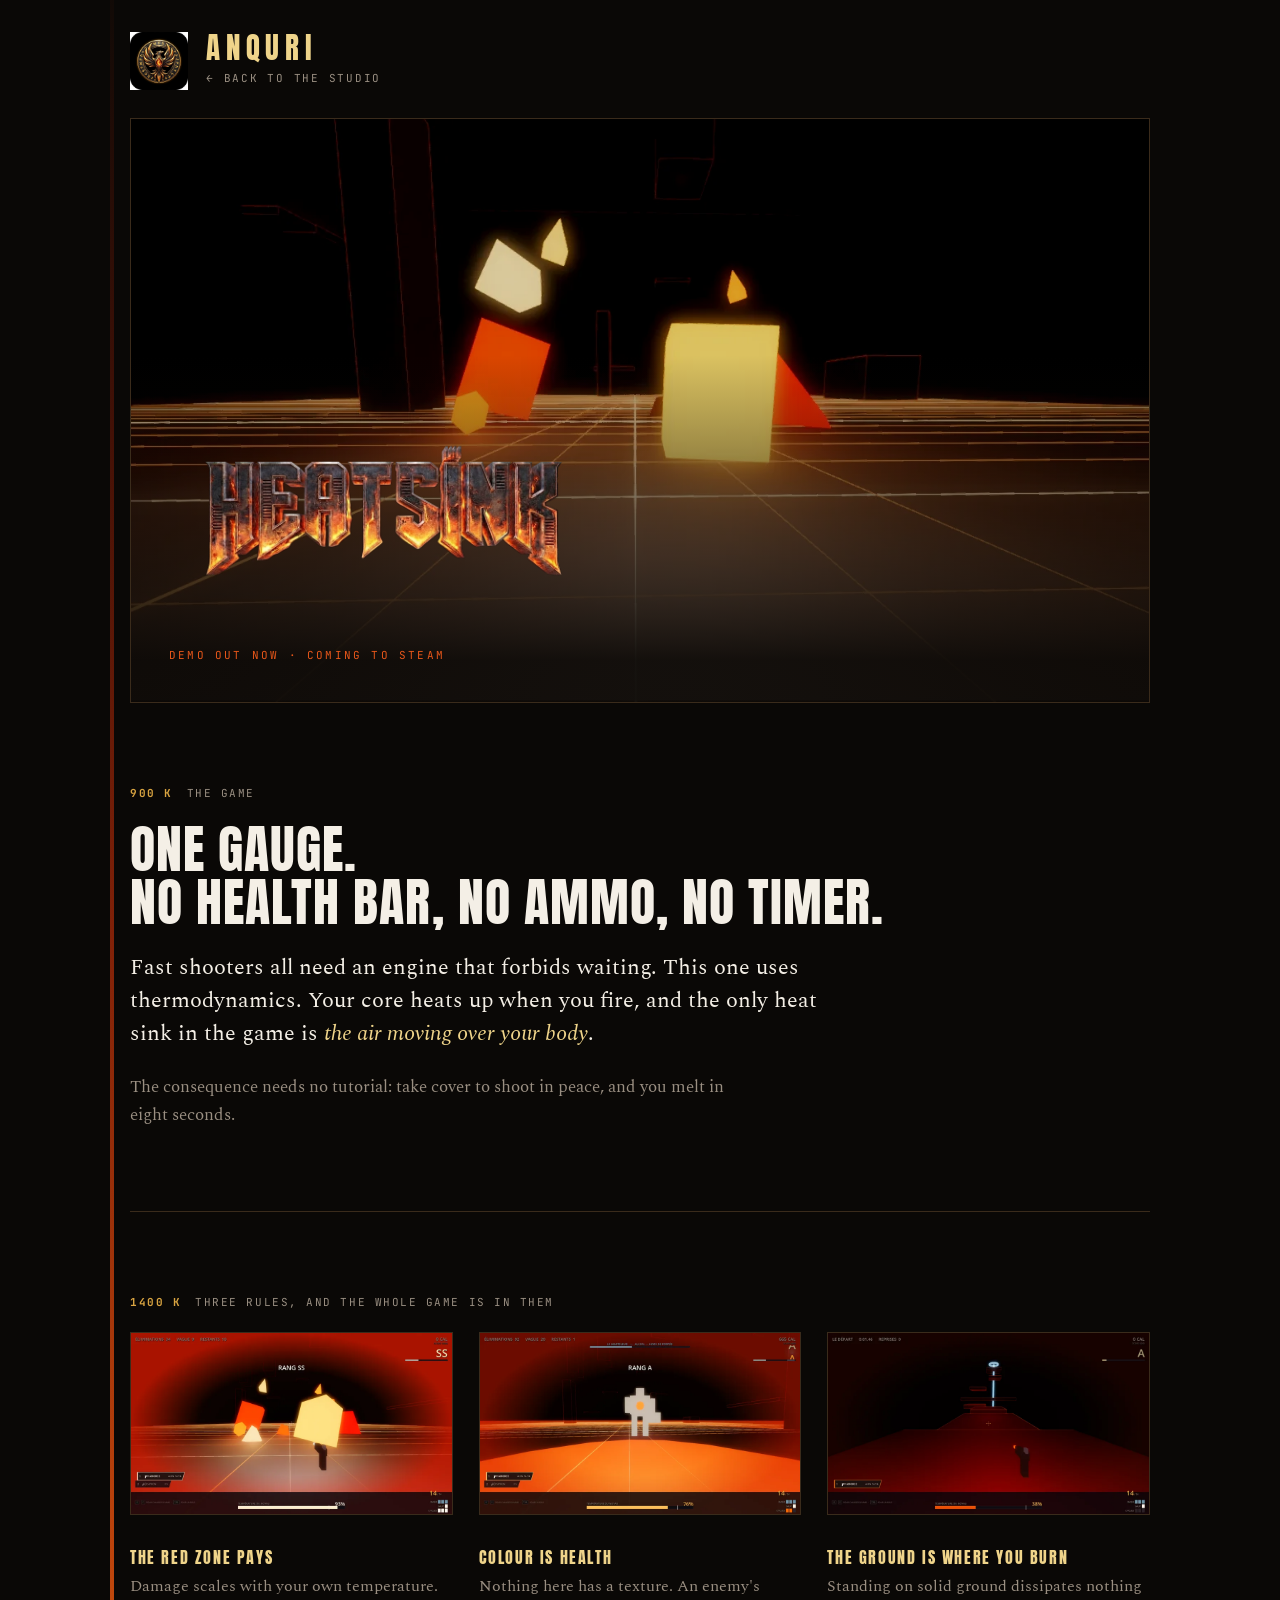
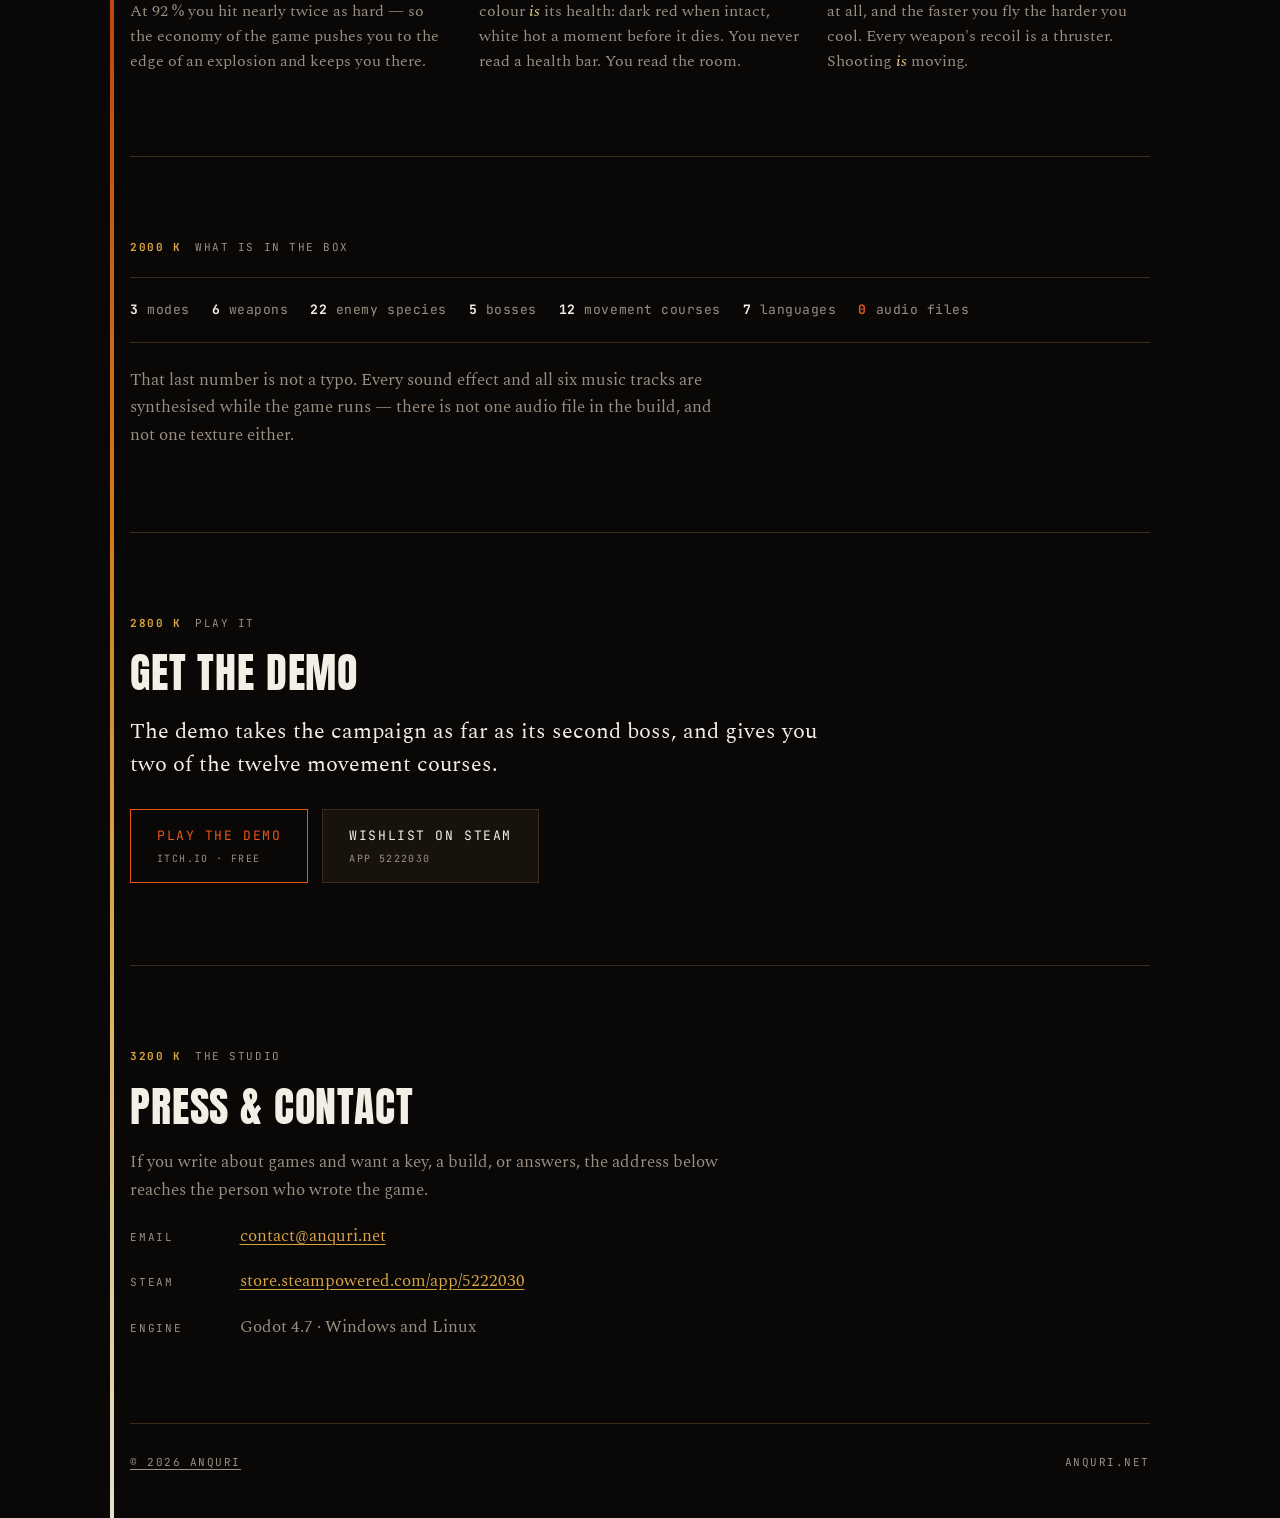
==== heatsink.html @ f3ad583f "push first files again" ====
<!doctype html>
<html lang="en">
<head>
<meta charset="utf-8">
<meta name="viewport" content="width=device-width, initial-scale=1">
<title>HEATSINK — ANQURI</title>
<meta name="description" content="HEATSINK is a fast first-person roguelite with one gauge and no health bar. Firing heats your core; the only heat sink is the air moving over your body.">
<meta property="og:title" content="HEATSINK">
<meta property="og:description" content="One gauge. No health bar, no ammo, no timer.">
<meta property="og:type" content="website">
<meta property="og:url" content="https://anquri.net/heatsink.html">
<meta name="theme-color" content="#0A0806">
<link rel="icon" href="img/anquri-seal.webp">
<link rel="preconnect" href="https://fonts.googleapis.com">
<link rel="preconnect" href="https://fonts.gstatic.com" crossorigin>
<link rel="stylesheet" href="https://fonts.googleapis.com/css2?family=Anton&family=JetBrains+Mono:wght@400;700&family=Spectral:ital,wght@0,400;0,600;1,400&display=swap">
<link rel="stylesheet" href="style.css">
</head>
<body>
<div class="page">
  <!-- Ici le rail est gradué : ce jeu *mesure* sa température, et chaque
       section porte celle du corps noir où elle se trouve. -->
  <div class="rail" aria-hidden="true"></div>

  <a class="brand" href="index.html">
    <img src="img/anquri-seal.webp" alt="">
    <div>
      <div class="name">ANQURI</div>
      <div class="role">← back to the studio</div>
    </div>
  </a>

  <div class="hero">
    <img class="art" src="img/heatsink-keyart.webp" width="1232" height="706"
         alt="Une salle noire où le sol rougeoie sous des blocs incandescents.">
    <div class="mark">
      <img src="img/heatsink-wordmark.webp" width="900" height="502" alt="HEATSINK">
      <div class="kicker">Demo out now · Coming to Steam</div>
    </div>
  </div>

  <section>
    <p class="tick"><b>900 K</b> <span>the game</span></p>
    <h1>One gauge.<br>No health bar, no ammo, no timer.</h1>
    <p class="lede" style="margin-top:22px">Fast shooters all need an engine that
    forbids waiting. This one uses thermodynamics. Your core heats up when you
    fire, and the only heat sink in the game is <em>the air moving over your
    body</em>.</p>
    <p class="muted">The consequence needs no tutorial: take cover to shoot in
    peace, and you melt in eight seconds.</p>
  </section>

  <section>
    <p class="tick"><b>1400 K</b> <span>three rules, and the whole game is in them</span></p>
    <div class="rules">
      <article class="rule">
        <img src="img/heatsink-redzone.webp" width="900" height="506"
             alt="Le joueur tire en zone rouge, la salle entière virant à l'orange.">
        <h3>The red zone pays</h3>
        <p>Damage scales with your own temperature. At 92 % you hit nearly twice
        as hard — so the economy of the game pushes you to the edge of an
        explosion and keeps you there.</p>
      </article>
      <article class="rule">
        <img src="img/heatsink-boss.webp" width="900" height="506"
             alt="Un boss blindé, son corps passant du rouge sombre au blanc.">
        <h3>Colour is health</h3>
        <p>Nothing here has a texture. An enemy's colour <em>is</em> its health:
        dark red when intact, white hot a moment before it dies. You never read a
        health bar. You read the room.</p>
      </article>
      <article class="rule">
        <img src="img/heatsink-volee.webp" width="900" height="506"
             alt="Un parcours de plateformes suspendues au-dessus du vide.">
        <h3>The ground is where you burn</h3>
        <p>Standing on solid ground dissipates nothing at all, and the faster you
        fly the harder you cool. Every weapon's recoil is a thruster. Shooting
        <em>is</em> moving.</p>
      </article>
    </div>
  </section>

  <section>
    <p class="tick"><b>2000 K</b> <span>what is in the box</span></p>
    <div class="spec">
      <span><b>3</b> modes</span>
      <span><b>6</b> weapons</span>
      <span><b>22</b> enemy species</span>
      <span><b>5</b> bosses</span>
      <span><b>12</b> movement courses</span>
      <span><b>7</b> languages</span>
      <span class="hot"><b>0</b> audio files</span>
    </div>
    <p class="muted">That last number is not a typo. Every sound effect and all
    six music tracks are synthesised while the game runs — there is not one audio
    file in the build, and not one texture either.</p>
  </section>

  <section>
    <p class="tick"><b>2800 K</b> <span>play it</span></p>
    <h2>Get the demo</h2>
    <p class="lede" style="margin-top:20px">The demo takes the campaign as far as
    its second boss, and gives you two of the twelve movement courses.</p>
    <div class="doors">
      <!-- ↓ ADRESSE ITCH.IO : à remplacer par la vraie une fois la page créée. -->
      <a class="door primary" href="https://anquri.itch.io/heatsink">Play the demo<small>itch.io · free</small></a>
      <a class="door" href="https://store.steampowered.com/app/5222030/">Wishlist on Steam<small>App 5222030</small></a>
    </div>
  </section>

  <section>
    <p class="tick"><b>3200 K</b> <span>the studio</span></p>
    <h2>Press &amp; contact</h2>
    <p class="muted" style="margin-top:20px">If you write about games and want a
    key, a build, or answers, the address below reaches the person who wrote the
    game.</p>
    <dl class="lines">
      <div><dt>Email</dt><dd><a href="mailto:contact@anquri.net">contact@anquri.net</a></dd></div>
      <div><dt>Steam</dt><dd><a href="https://store.steampowered.com/app/5222030/">store.steampowered.com/app/5222030</a></dd></div>
      <div><dt>Engine</dt><dd class="muted">Godot 4.7 · Windows and Linux</dd></div>
    </dl>
  </section>

  <footer>
    <span><a href="index.html">© 2026 ANQURI</a></span>
    <span>anquri.net</span>
  </footer>
</div>
</body>
</html>
---- style.css ----
/* ═══════════════════════════════════════════════════════════════════
   ANQURI — feuille de style commune au site.
   Une seule feuille pour toutes les pages : une couleur se change ici
   et nulle part ailleurs.

   Les couleurs sont relevées sur le logo du studio (le phénix dans son
   anneau de runes), pas choisies à côté de lui.
   ═══════════════════════════════════════════════════════════════════ */
:root{
  --forge:#0A0806;   /* le fond : un noir qui tire sur le chaud */
  --slag:#17120C;    /* les surfaces relevées */
  --line:#3A2B1B;    /* les filets de bronze */
  --ash:#9A8F82;     /* texte secondaire, gris chaud */
  --ink:#F4EFE6;     /* texte principal, blanc chaud */
  --brass:#D9A441;   /* l'or moyen : liens, filets vifs */
  --gold:#EFD48A;    /* l'or pâle : le nom du studio */
  --ember:#E8571A;   /* le feu. Une seule couleur vive, tenue courte. */
  --measure:66ch;
  color-scheme:dark;
}
*{box-sizing:border-box}
html{-webkit-text-size-adjust:100%}
body{
  margin:0;background:var(--forge);color:var(--ink);
  font-family:"Spectral",Georgia,"Times New Roman",serif;
  font-size:17px;line-height:1.62;-webkit-font-smoothing:antialiased;
}
img{max-width:100%;display:block;height:auto}
a{color:var(--brass);text-underline-offset:3px;text-decoration-thickness:1px}
a:hover{color:var(--gold)}
:focus-visible{outline:2px solid var(--brass);outline-offset:3px}

/* ── la colonne, et le rail qui la longe ─────────────────────────────
   Le studio a le feu dans son nom ; le rail du studio est donc une
   simple montée de chaleur. Sur la page d'un jeu qui *mesure* sa
   température, le même rail devient une jauge graduée (.rail.gauge).
   ──────────────────────────────────────────────────────────────────── */
.page{max-width:1060px;margin:0 auto;padding-inline:20px;position:relative}
.rail{position:absolute;left:0;top:0;bottom:0;width:4px;opacity:.9;
  background:linear-gradient(to bottom,#120A06 0%,#4A1206 14%,#8E2408 30%,
    #D04A0C 50%,#E8871A 68%,#F0C864 84%,#FFF6E2 100%)}
section{padding-block:clamp(46px,6.5vw,82px);position:relative}
section + section{border-top:1px solid var(--line)}

.tick{font-family:"JetBrains Mono",ui-monospace,SFMono-Regular,Menlo,monospace;
  font-size:11px;letter-spacing:.14em;color:var(--ash);text-transform:uppercase;
  display:flex;align-items:baseline;gap:14px;margin:0 0 20px}
.tick b{color:var(--brass);font-weight:700;font-variant-numeric:tabular-nums}

h1,h2,h3{font-family:"Anton",Impact,"Haettenschweiler","Arial Narrow Bold",sans-serif;
  font-weight:400;letter-spacing:.02em;text-wrap:balance;margin:0;line-height:1.02}
h1{font-size:clamp(34px,5.6vw,52px);text-transform:uppercase}
h2{font-size:clamp(28px,4.6vw,42px);text-transform:uppercase}
h3{font-size:16px;letter-spacing:.1em;text-transform:uppercase;color:var(--gold)}
p{margin:0 0 1.1em;max-width:var(--measure)}
p:last-child{margin-bottom:0}
.lede{font-size:clamp(19px,2.2vw,22px);line-height:1.5}
.lede em,p em{color:var(--gold);font-style:italic}
.muted{color:var(--ash)}

/* ── l'en-tête du studio ─────────────────────────────────────────── */
.brand{display:flex;align-items:center;gap:18px;padding-block:32px 0;
  text-decoration:none;color:inherit;width:fit-content}
.brand img{width:58px;height:58px;flex:none}
.brand .name{font-family:"Anton",Impact,sans-serif;font-size:29px;
  letter-spacing:.20em;color:var(--gold);line-height:1}
.brand .role{font-family:"JetBrains Mono",ui-monospace,monospace;font-size:11px;
  letter-spacing:.16em;text-transform:uppercase;color:var(--ash);margin-top:7px}
.brand:hover .name{color:var(--ink)}

/* ── LE CATALOGUE ────────────────────────────────────────────────────
   Chaque jeu est une rangée, pas une carte dans une grille : une seule
   carte au milieu d'une grille de trois se lit comme deux cases vides.
   Une rangée est juste, qu'il y en ait une ou huit.
   ──────────────────────────────────────────────────────────────────── */
.games{display:grid;gap:52px}
.game{display:grid;grid-template-columns:minmax(0,1.05fr) minmax(0,1fr);
  gap:clamp(22px,3.4vw,44px);align-items:center}
.game .art{border:1px solid var(--line);background:#000}
.game .art img{opacity:.92}
.game .title{display:flex;align-items:baseline;gap:16px;flex-wrap:wrap}
.game h2{font-size:clamp(26px,3.6vw,38px)}
.game .hook{font-size:18px;margin:14px 0 0}
.game .more{margin-top:20px;display:inline-block;font-family:"JetBrains Mono",ui-monospace,monospace;
  font-size:12px;letter-spacing:.12em;text-transform:uppercase}

/* L'état d'un jeu se lit à la forme autant qu'au mot : sorti, ça brûle ;
   en chantier, c'est encore froid. */
.state{font-family:"JetBrains Mono",ui-monospace,monospace;font-size:10px;
  letter-spacing:.16em;text-transform:uppercase;padding:5px 10px;
  border:1px solid var(--line);color:var(--ash);white-space:nowrap}
.state.out{border-color:var(--ember);color:var(--ember)}
.state.soon{border-color:var(--brass);color:var(--brass)}

/* ── le héros d'une page de jeu ──────────────────────────────────── */
.hero{position:relative;margin-top:28px;border:1px solid var(--line);background:#000}
.hero > img.art{width:100%;opacity:.86}
.hero .mark{position:absolute;left:0;right:0;bottom:0;padding:clamp(18px,4vw,38px);
  background:linear-gradient(to top,rgba(10,8,6,.94) 12%,rgba(10,8,6,0) 100%)}
.hero .mark img{width:min(430px,62%)}
.hero .mark .kicker{font-family:"JetBrains Mono",ui-monospace,monospace;font-size:11px;
  letter-spacing:.2em;text-transform:uppercase;color:var(--ember);margin-top:14px}

/* ── les règles d'un jeu, en trois images ────────────────────────── */
.rules{display:grid;grid-template-columns:repeat(3,1fr);gap:26px}
.rule img{border:1px solid var(--line)}
.rule h3{margin:16px 0 8px;min-height:2.2em;display:flex;align-items:flex-end}
.rule p{font-size:15.5px;color:var(--ash);max-width:40ch;margin:0}

/* ── la fiche technique ──────────────────────────────────────────── */
.spec{font-family:"JetBrains Mono",ui-monospace,monospace;font-size:13px;
  line-height:2.15;letter-spacing:.04em;color:var(--ash);
  display:flex;flex-wrap:wrap;gap:0 22px;
  border-top:1px solid var(--line);border-bottom:1px solid var(--line);
  padding-block:18px;margin:0 0 24px}
.spec span{white-space:nowrap}
.spec b{color:var(--ink);font-weight:700;font-variant-numeric:tabular-nums}
.spec .hot b{color:var(--ember)}
.spec.tight{border:0;padding-block:14px 0;margin:0;font-size:12px;line-height:1.9}

/* ── les portes ──────────────────────────────────────────────────── */
.doors{display:flex;flex-wrap:wrap;gap:14px;margin-top:28px}
.door{font-family:"JetBrains Mono",ui-monospace,monospace;font-size:13px;
  letter-spacing:.12em;text-transform:uppercase;text-decoration:none;
  padding:15px 26px;border:1px solid var(--line);color:var(--ink);background:var(--slag);
  transition:border-color .16s ease,color .16s ease,background .16s ease}
.door:hover{border-color:var(--brass);color:var(--gold);background:#1F1710}
.door.primary{border-color:var(--ember);color:var(--ember);background:transparent}
.door.primary:hover{background:var(--ember);color:#100805}
.door small{display:block;font-size:10px;letter-spacing:.14em;color:var(--ash);margin-top:5px}
.door.primary:hover small{color:#3A1A08}

/* ── contact ─────────────────────────────────────────────────────── */
.lines{display:grid;gap:18px;margin:0;padding:0;max-width:var(--measure)}
.lines div{display:flex;flex-wrap:wrap;gap:4px 16px;align-items:baseline}
.lines dt{font-family:"JetBrains Mono",ui-monospace,monospace;font-size:11px;
  letter-spacing:.16em;text-transform:uppercase;color:var(--ash);min-width:8.5em}
.lines dd{margin:0}

footer{border-top:1px solid var(--line);padding-block:30px 46px;
  font-family:"JetBrains Mono",ui-monospace,monospace;font-size:11px;
  letter-spacing:.14em;text-transform:uppercase;color:var(--ash);
  display:flex;flex-wrap:wrap;gap:8px 24px;justify-content:space-between}
footer a{color:var(--ash)}

@media (max-width:820px){
  .game{grid-template-columns:1fr}
}
@media (max-width:760px){
  .rail{display:none}
  .rules{grid-template-columns:1fr;gap:34px}
  .hero .mark img{width:78%}
}
@media (prefers-reduced-motion:reduce){*{transition:none!important;animation:none!important}}
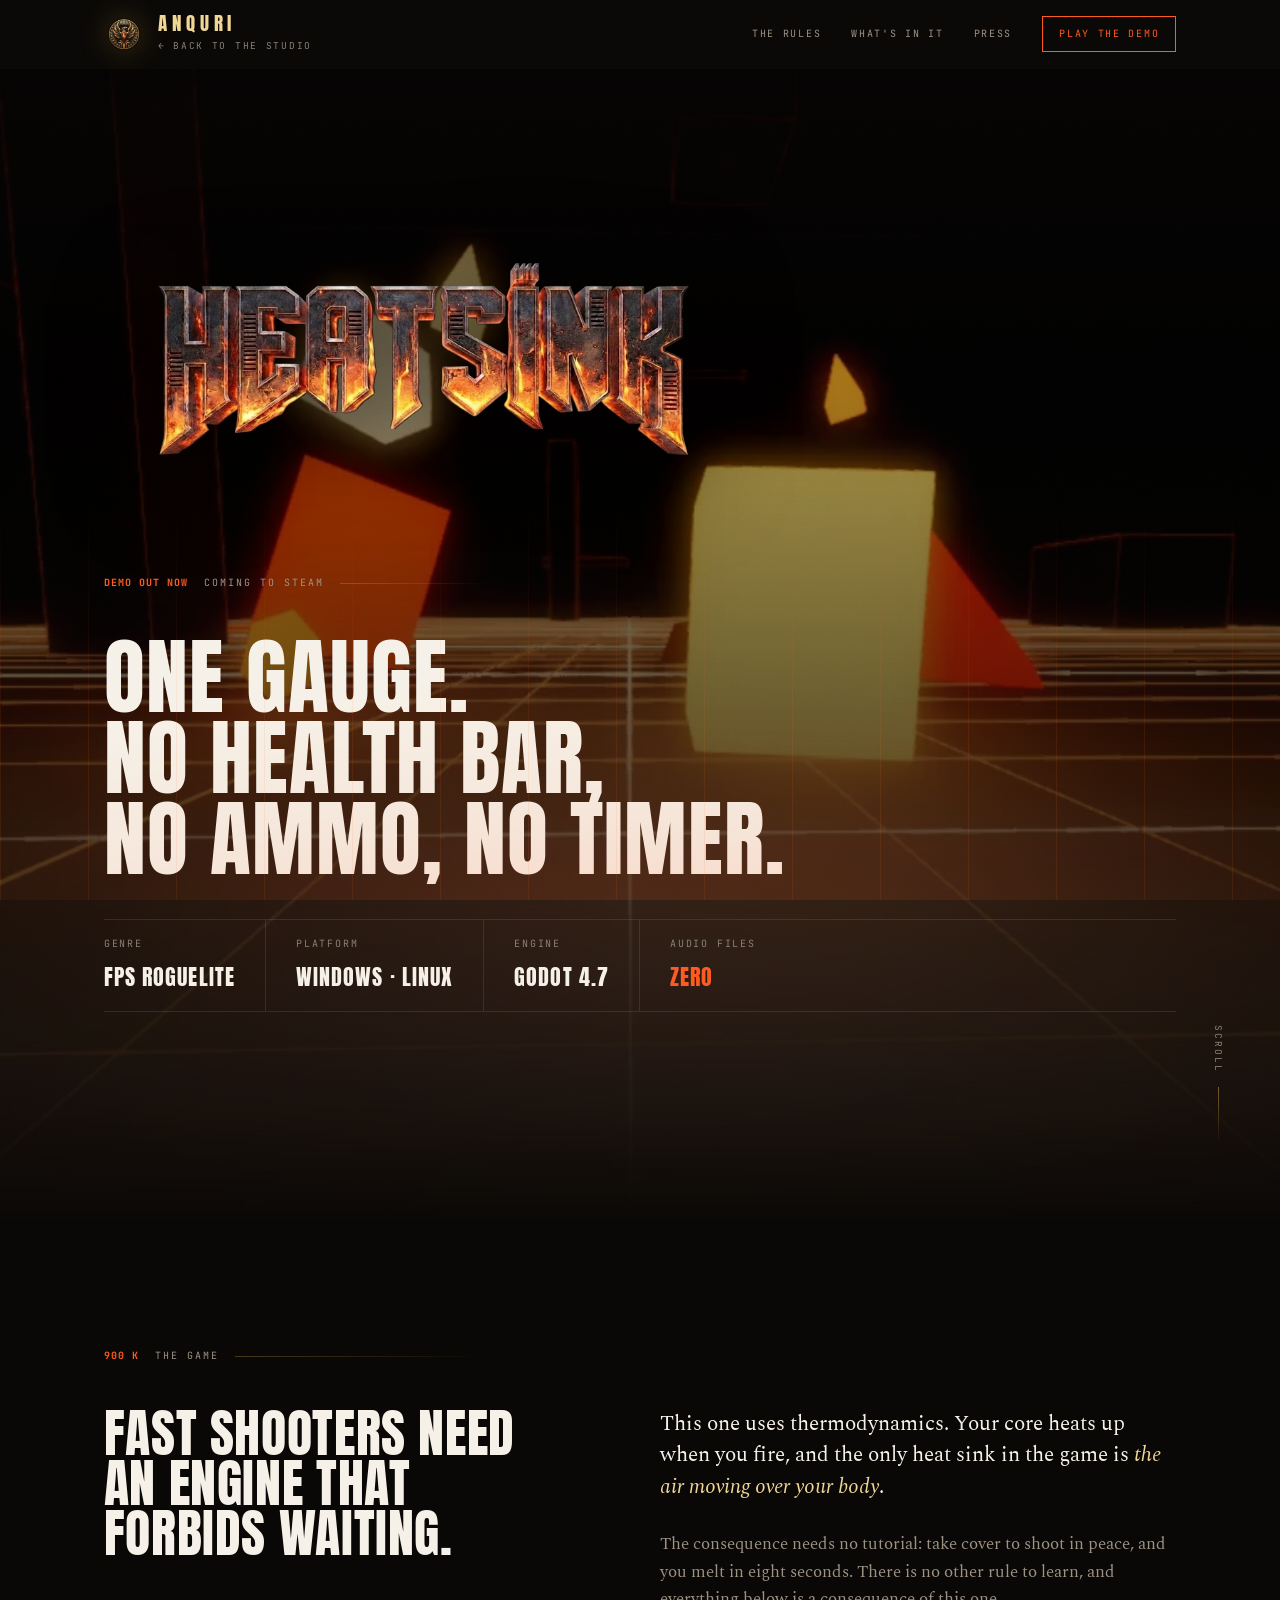
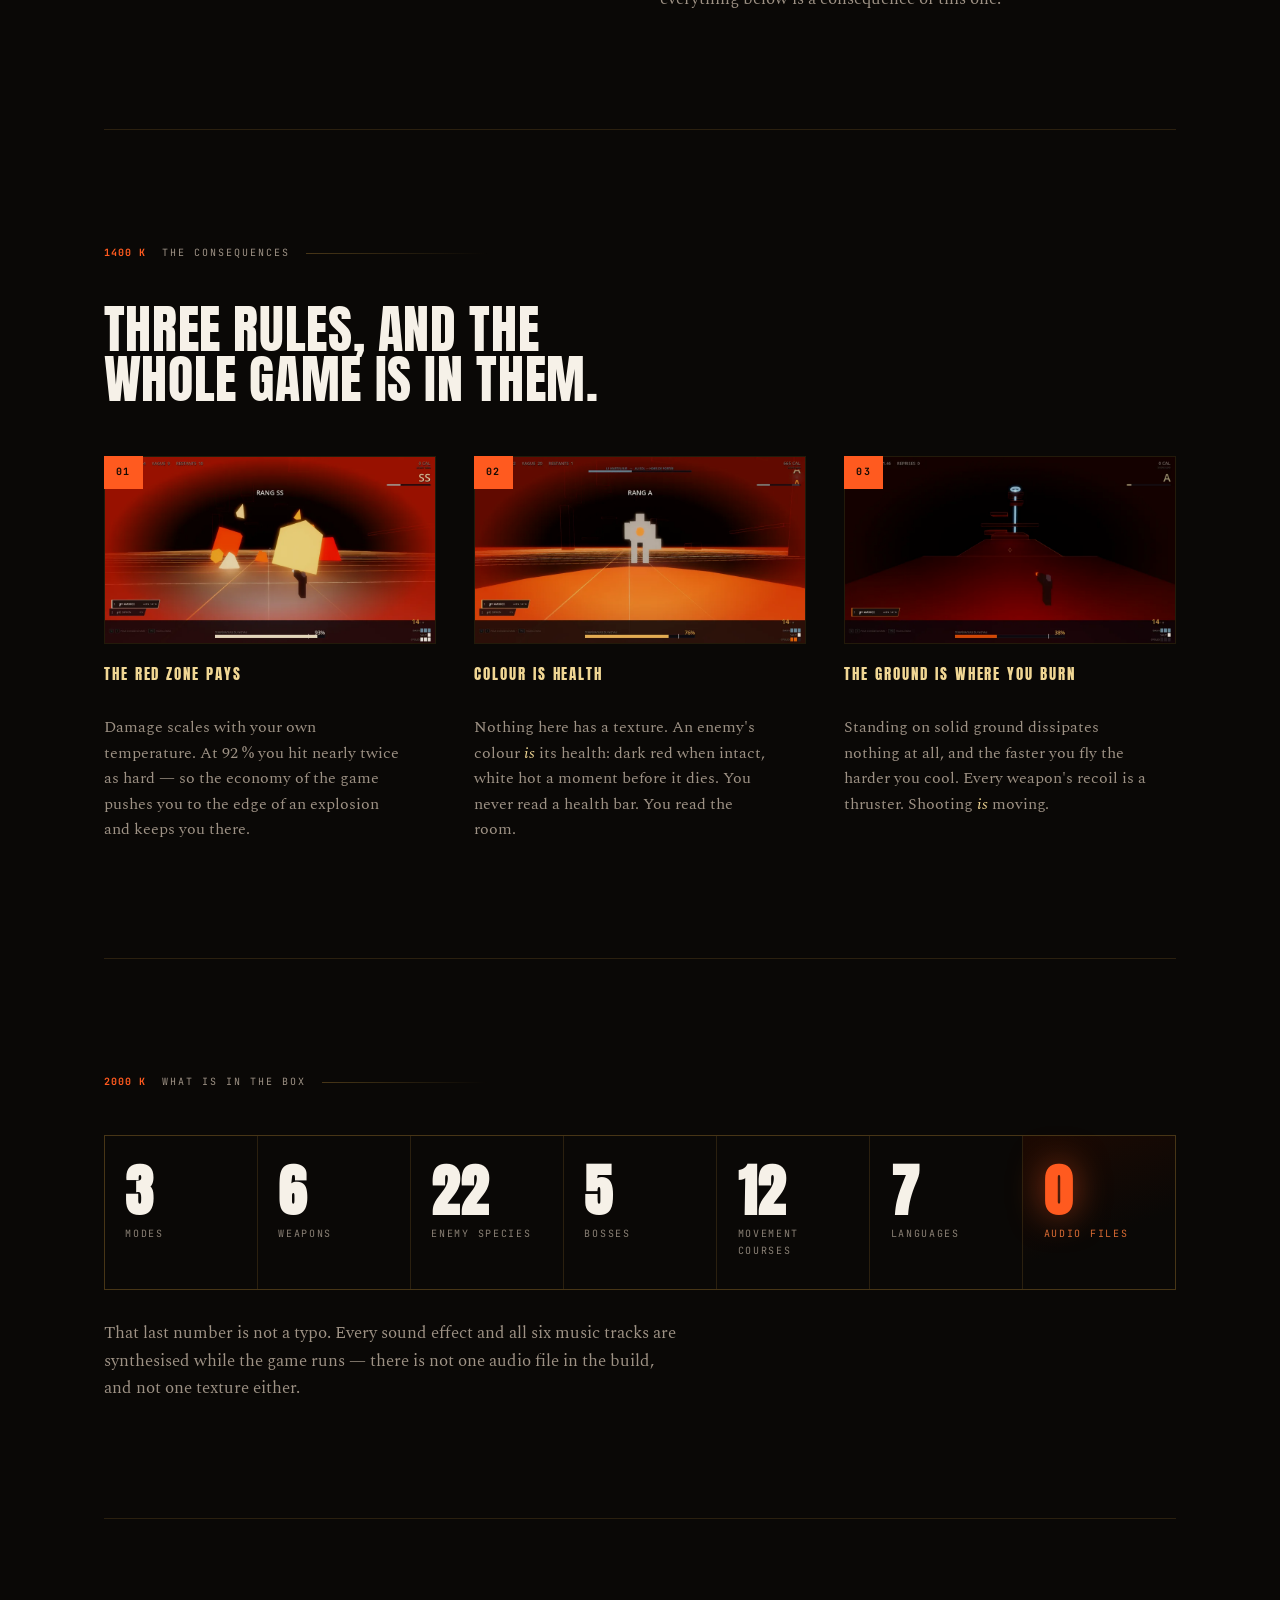
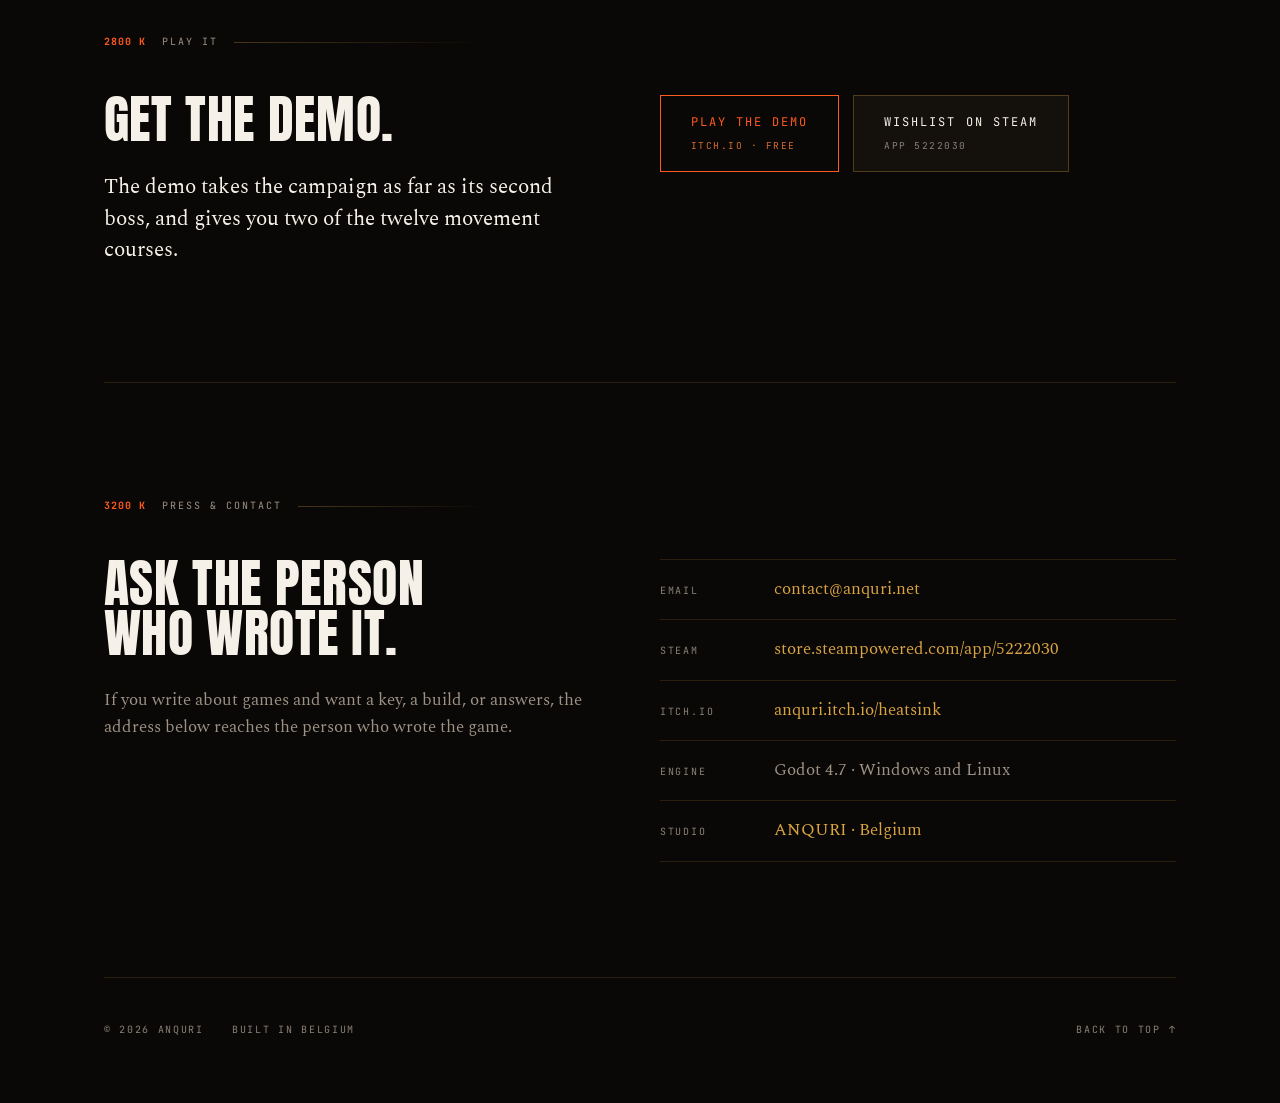
==== commit ecb8efaa: "Refonte du site : heros cinematique, jauge de chaleur, cartes sociales" ====
--- a/heatsink.html
+++ b/heatsink.html
@@ -3,128 +3,231 @@
 <head>
 <meta charset="utf-8">
 <meta name="viewport" content="width=device-width, initial-scale=1">
-<title>HEATSINK — ANQURI</title>
-<meta name="description" content="HEATSINK is a fast first-person roguelite with one gauge and no health bar. Firing heats your core; the only heat sink is the air moving over your body.">
+<title>HEATSINK — a shooter with one gauge and no health bar — ANQURI</title>
+<meta name="description" content="HEATSINK is a fast first-person roguelite with one gauge and no health bar. Firing heats your core; the only heat sink in the game is the air moving over your body. Demo out now.">
+<link rel="canonical" href="https://anquri.net/heatsink.html">
+
+<meta property="og:site_name" content="ANQURI">
 <meta property="og:title" content="HEATSINK">
-<meta property="og:description" content="One gauge. No health bar, no ammo, no timer.">
+<meta property="og:description" content="One gauge. No health bar, no ammo, no timer. Demo out now.">
 <meta property="og:type" content="website">
 <meta property="og:url" content="https://anquri.net/heatsink.html">
+<meta property="og:image" content="https://anquri.net/img/og-heatsink.jpg">
+<meta property="og:image:width" content="1200">
+<meta property="og:image:height" content="630">
+<meta property="og:image:alt" content="The HEATSINK logo over a glowing arena floor.">
+<meta name="twitter:card" content="summary_large_image">
+
 <meta name="theme-color" content="#0A0806">
-<link rel="icon" href="img/anquri-seal.webp">
+<link rel="icon" href="favicon.ico" sizes="32x32">
+<link rel="icon" href="img/anquri-seal.webp" type="image/webp" sizes="512x512">
+<link rel="apple-touch-icon" href="img/apple-touch-icon.png">
+
 <link rel="preconnect" href="https://fonts.googleapis.com">
 <link rel="preconnect" href="https://fonts.gstatic.com" crossorigin>
 <link rel="stylesheet" href="https://fonts.googleapis.com/css2?family=Anton&family=JetBrains+Mono:wght@400;700&family=Spectral:ital,wght@0,400;0,600;1,400&display=swap">
 <link rel="stylesheet" href="style.css">
+<link rel="preload" as="image" href="img/heatsink-keyart.webp" fetchpriority="high">
+
+<script type="application/ld+json">
+{"@context":"https://schema.org","@type":"VideoGame","name":"HEATSINK",
+ "url":"https://anquri.net/heatsink.html",
+ "image":"https://anquri.net/img/og-heatsink.jpg",
+ "description":"A fast first-person roguelite with one gauge and no health bar. Firing heats your core; the only heat sink in the game is the air moving over your body.",
+ "genre":["Shooter","Roguelite"],
+ "gamePlatform":["PC","Windows","Linux"],
+ "operatingSystem":"Windows, Linux",
+ "author":{"@type":"Organization","name":"ANQURI","url":"https://anquri.net/"},
+ "publisher":{"@type":"Organization","name":"ANQURI","url":"https://anquri.net/"},
+ "inLanguage":["en","fr","de","es","it","pt","ru"]}
+</script>
 </head>
 <body>
+<a class="skip" href="#main">Skip to content</a>
+
+<!-- ═══ la jauge ════════════════════════════════════════════════════════════
+     Sur la page du jeu, la jauge du site EST la jauge du jeu : elle monte de
+     300 K (l'ambiante) à 3200 K, et les repères tombent sur les températures
+     qui titrent les sections. Le site se lit comme une montée en température.
+     ═══════════════════════════════════════════════════════════════════════ -->
+<div class="gauge" aria-hidden="true">
+  <span class="label">Core temp</span>
+  <div class="track">
+    <div class="ticks"><i style="top:25%"></i><i style="top:50%"></i><i style="top:75%"></i></div>
+    <div class="fill"></div>
+  </div>
+  <span class="read">300 K</span>
+</div>
+
+<header class="top">
+  <div class="top-in">
+    <a class="brand" href="index.html" aria-label="ANQURI — back to the studio">
+      <img src="img/anquri-seal.webp" width="512" height="512" alt="">
+      <span>
+        <span class="name">ANQURI</span>
+        <span class="role">← Back to the studio</span>
+      </span>
+    </a>
+    <nav class="nav" aria-label="On this page">
+      <a href="#rules">The rules</a>
+      <a href="#box" class="hide-s">What's in it</a>
+      <a href="#press">Press</a>
+      <a class="cta" href="#play">Play the demo</a>
+    </nav>
+  </div>
+</header>
+
+<!-- ═══ le héros ═══════════════════════════════════════════════════════════ -->
+<section class="hero">
+  <div class="hero-bg">
+    <img src="img/heatsink-keyart.webp" width="1232" height="706" alt=""
+         fetchpriority="high" decoding="async">
+  </div>
+  <div class="hero-in">
+    <img class="wordmark rise" src="img/heatsink-wordmark.webp" width="900" height="502"
+         alt="HEATSINK" fetchpriority="high">
+    <p class="tick rise" style="--d:1"><b>Demo out now</b> <span>Coming to Steam</span></p>
+    <h1 class="rise" style="--d:2">One gauge.<br>No health bar,<br>no ammo, no timer.</h1>
+
+    <dl class="facts rise" style="--d:3">
+      <div><dt>Genre</dt><dd>FPS roguelite</dd></div>
+      <div><dt>Platform</dt><dd>Windows · Linux</dd></div>
+      <div><dt>Engine</dt><dd>Godot 4.7</dd></div>
+      <div><dt>Audio files</dt><dd class="hot">Zero</dd></div>
+    </dl>
+  </div>
+  <span class="scroll-hint" aria-hidden="true">Scroll</span>
+</section>
+
+<main id="main">
 <div class="page">
-  <!-- Ici le rail est gradué : ce jeu *mesure* sa température, et chaque
-       section porte celle du corps noir où elle se trouve. -->
-  <div class="rail" aria-hidden="true"></div>
-
-  <a class="brand" href="index.html">
-    <img src="img/anquri-seal.webp" alt="">
-    <div>
-      <div class="name">ANQURI</div>
-      <div class="role">← back to the studio</div>
-    </div>
-  </a>
-
-  <div class="hero">
-    <img class="art" src="img/heatsink-keyart.webp" width="1232" height="706"
-         alt="Une salle noire où le sol rougeoie sous des blocs incandescents.">
-    <div class="mark">
-      <img src="img/heatsink-wordmark.webp" width="900" height="502" alt="HEATSINK">
-      <div class="kicker">Demo out now · Coming to Steam</div>
-    </div>
-  </div>
-
-  <section>
-    <p class="tick"><b>900 K</b> <span>the game</span></p>
-    <h1>One gauge.<br>No health bar, no ammo, no timer.</h1>
-    <p class="lede" style="margin-top:22px">Fast shooters all need an engine that
-    forbids waiting. This one uses thermodynamics. Your core heats up when you
-    fire, and the only heat sink in the game is <em>the air moving over your
-    body</em>.</p>
-    <p class="muted">The consequence needs no tutorial: take cover to shoot in
-    peace, and you melt in eight seconds.</p>
-  </section>
-
-  <section>
-    <p class="tick"><b>1400 K</b> <span>three rules, and the whole game is in them</span></p>
+
+  <!-- ═══ la règle ══════════════════════════════════════════════════════════ -->
+  <section id="rule">
+    <p class="tick rise"><b>900 K</b> <span>The game</span></p>
+    <div class="split">
+      <div class="stack rise">
+        <h2>Fast shooters need<br>an engine that<br>forbids&nbsp;waiting.</h2>
+      </div>
+      <div class="stack rise" style="--d:1">
+        <p class="lede">This one uses thermodynamics. Your core heats up when you
+        fire, and the only heat sink in the game is <em>the air moving over your
+        body</em>.</p>
+        <p class="muted">The consequence needs no tutorial: take cover to shoot in
+        peace, and you melt in eight seconds. There is no other rule to learn,
+        and everything below is a consequence of this one.</p>
+      </div>
+    </div>
+  </section>
+
+  <!-- ═══ les trois conséquences ════════════════════════════════════════════ -->
+  <section id="rules">
+    <p class="tick rise"><b>1400 K</b> <span>The consequences</span></p>
+    <h2 class="rise" style="--d:1;margin-bottom:clamp(30px,4vw,52px)">Three rules, and the<br>whole game is in them.</h2>
     <div class="rules">
-      <article class="rule">
-        <img src="img/heatsink-redzone.webp" width="900" height="506"
-             alt="Le joueur tire en zone rouge, la salle entière virant à l'orange.">
+
+      <article class="rule rise">
+        <span class="art">
+          <img src="img/heatsink-redzone.webp" width="900" height="506" loading="lazy" decoding="async"
+               alt="In-game: the player fires deep in the red zone, the whole arena washed orange, core temperature at 93 %.">
+        </span>
         <h3>The red zone pays</h3>
         <p>Damage scales with your own temperature. At 92 % you hit nearly twice
         as hard — so the economy of the game pushes you to the edge of an
         explosion and keeps you there.</p>
       </article>
-      <article class="rule">
-        <img src="img/heatsink-boss.webp" width="900" height="506"
-             alt="Un boss blindé, son corps passant du rouge sombre au blanc.">
+
+      <article class="rule rise" style="--d:1">
+        <span class="art">
+          <img src="img/heatsink-boss.webp" width="900" height="506" loading="lazy" decoding="async"
+               alt="In-game: an armoured boss glowing white against a molten floor, its body colour reading as its health.">
+        </span>
         <h3>Colour is health</h3>
         <p>Nothing here has a texture. An enemy's colour <em>is</em> its health:
         dark red when intact, white hot a moment before it dies. You never read a
         health bar. You read the room.</p>
       </article>
-      <article class="rule">
-        <img src="img/heatsink-volee.webp" width="900" height="506"
-             alt="Un parcours de plateformes suspendues au-dessus du vide.">
+
+      <article class="rule rise" style="--d:2">
+        <span class="art">
+          <img src="img/heatsink-volee.webp" width="900" height="506" loading="lazy" decoding="async"
+               alt="In-game: a movement course of floating platforms rising above a dark red plain.">
+        </span>
         <h3>The ground is where you burn</h3>
         <p>Standing on solid ground dissipates nothing at all, and the faster you
         fly the harder you cool. Every weapon's recoil is a thruster. Shooting
         <em>is</em> moving.</p>
       </article>
-    </div>
-  </section>
-
-  <section>
-    <p class="tick"><b>2000 K</b> <span>what is in the box</span></p>
-    <div class="spec">
-      <span><b>3</b> modes</span>
-      <span><b>6</b> weapons</span>
-      <span><b>22</b> enemy species</span>
-      <span><b>5</b> bosses</span>
-      <span><b>12</b> movement courses</span>
-      <span><b>7</b> languages</span>
-      <span class="hot"><b>0</b> audio files</span>
-    </div>
-    <p class="muted">That last number is not a typo. Every sound effect and all
-    six music tracks are synthesised while the game runs — there is not one audio
-    file in the build, and not one texture either.</p>
-  </section>
-
-  <section>
-    <p class="tick"><b>2800 K</b> <span>play it</span></p>
-    <h2>Get the demo</h2>
-    <p class="lede" style="margin-top:20px">The demo takes the campaign as far as
-    its second boss, and gives you two of the twelve movement courses.</p>
-    <div class="doors">
-      <!-- ↓ ADRESSE ITCH.IO : à remplacer par la vraie une fois la page créée. -->
-      <a class="door primary" href="https://anquri.itch.io/heatsink">Play the demo<small>itch.io · free</small></a>
-      <a class="door" href="https://store.steampowered.com/app/5222030/">Wishlist on Steam<small>App 5222030</small></a>
-    </div>
-  </section>
-
-  <section>
-    <p class="tick"><b>3200 K</b> <span>the studio</span></p>
-    <h2>Press &amp; contact</h2>
-    <p class="muted" style="margin-top:20px">If you write about games and want a
-    key, a build, or answers, the address below reaches the person who wrote the
-    game.</p>
-    <dl class="lines">
-      <div><dt>Email</dt><dd><a href="mailto:contact@anquri.net">contact@anquri.net</a></dd></div>
-      <div><dt>Steam</dt><dd><a href="https://store.steampowered.com/app/5222030/">store.steampowered.com/app/5222030</a></dd></div>
-      <div><dt>Engine</dt><dd class="muted">Godot 4.7 · Windows and Linux</dd></div>
-    </dl>
+
+    </div>
+  </section>
+
+  <!-- ═══ ce qu'il y a dans la boîte ════════════════════════════════════════ -->
+  <section id="box">
+    <p class="tick rise"><b>2000 K</b> <span>What is in the box</span></p>
+    <div class="stats rise">
+      <div><b>3</b><span>Modes</span></div>
+      <div><b>6</b><span>Weapons</span></div>
+      <div><b>22</b><span>Enemy species</span></div>
+      <div><b>5</b><span>Bosses</span></div>
+      <div><b>12</b><span>Movement courses</span></div>
+      <div><b>7</b><span>Languages</span></div>
+      <div class="flame"><b>0</b><span>Audio files</span></div>
+    </div>
+    <p class="muted rise" style="--d:1;margin-top:clamp(22px,2.6vw,30px)">
+    That last number is not a typo. Every sound effect and all six music tracks
+    are synthesised while the game runs — there is not one audio file in the
+    build, and not one texture either.</p>
+  </section>
+
+  <!-- ═══ y jouer ═══════════════════════════════════════════════════════════ -->
+  <section id="play">
+    <p class="tick rise"><b>2800 K</b> <span>Play it</span></p>
+    <div class="split">
+      <div class="stack rise">
+        <h2>Get the demo.</h2>
+        <p class="lede">The demo takes the campaign as far as its second boss, and
+        gives you two of the twelve movement courses.</p>
+      </div>
+      <div class="rise" style="--d:1">
+        <div class="doors" style="margin-top:0">
+          <a class="door primary" href="https://anquri.itch.io/heatsink" rel="noopener">
+            Play the demo<small>itch.io · free</small></a>
+          <a class="door" href="https://store.steampowered.com/app/5222030/" rel="noopener">
+            Wishlist on Steam<small>App 5222030</small></a>
+        </div>
+      </div>
+    </div>
+  </section>
+
+  <!-- ═══ presse ════════════════════════════════════════════════════════════ -->
+  <section id="press">
+    <p class="tick rise"><b>3200 K</b> <span>Press &amp; contact</span></p>
+    <div class="split">
+      <div class="stack rise">
+        <h2>Ask the person<br>who wrote it.</h2>
+        <p class="muted">If you write about games and want a key, a build, or
+        answers, the address below reaches the person who wrote the game.</p>
+      </div>
+      <dl class="lines rise" style="--d:1">
+        <div><dt>Email</dt><dd><a href="mailto:contact@anquri.net">contact@anquri.net</a></dd></div>
+        <div><dt>Steam</dt><dd><a href="https://store.steampowered.com/app/5222030/" rel="noopener">store.steampowered.com/app/5222030</a></dd></div>
+        <div><dt>itch.io</dt><dd><a href="https://anquri.itch.io/heatsink" rel="noopener">anquri.itch.io/heatsink</a></dd></div>
+        <div><dt>Engine</dt><dd class="muted">Godot 4.7 · Windows and Linux</dd></div>
+        <div><dt>Studio</dt><dd><a href="index.html">ANQURI · Belgium</a></dd></div>
+      </dl>
+    </div>
   </section>
 
   <footer>
     <span><a href="index.html">© 2026 ANQURI</a></span>
-    <span>anquri.net</span>
+    <span>Built in Belgium</span>
+    <span class="sep"><a href="#main">Back to top ↑</a></span>
   </footer>
+
 </div>
+</main>
+
+<script src="site.js" defer></script>
 </body>
 </html>
--- a/style.css
+++ b/style.css
@@ -1,154 +1,471 @@
-/* ═══════════════════════════════════════════════════════════════════
-   ANQURI — feuille de style commune au site.
-   Une seule feuille pour toutes les pages : une couleur se change ici
-   et nulle part ailleurs.
-
-   Les couleurs sont relevées sur le logo du studio (le phénix dans son
-   anneau de runes), pas choisies à côté de lui.
-   ═══════════════════════════════════════════════════════════════════ */
+/* ═══════════════════════════════════════════════════════════════════════════
+   ANQURI — feuille de style unique.
+
+   Une seule idée porte tout le site : la chaleur. C'est le nom du studio
+   (le phénix), c'est la règle de HEATSINK (une jauge, pas de barre de vie),
+   et c'est la seule couleur vive qu'on s'autorise. Tout le reste est du noir
+   chaud, du bronze et du blanc cassé.
+
+   Les couleurs sont RELEVÉES sur le sceau du studio, pas choisies à côté.
+   Une couleur se change ici et nulle part ailleurs.
+
+   Plan du fichier
+     1. jetons        2. base        3. trame de fond     4. en-tête
+     5. jauge         6. titraille   7. héros             8. catalogue
+     9. règles       10. chiffres   11. portes           12. contact
+    13. pied de page 14. révélations 15. adaptatif        16. impression
+   ═══════════════════════════════════════════════════════════════════════════ */
+
+/* ── 1. jetons ─────────────────────────────────────────────────────────── */
 :root{
-  --forge:#0A0806;   /* le fond : un noir qui tire sur le chaud */
-  --slag:#17120C;    /* les surfaces relevées */
-  --line:#3A2B1B;    /* les filets de bronze */
-  --ash:#9A8F82;     /* texte secondaire, gris chaud */
-  --ink:#F4EFE6;     /* texte principal, blanc chaud */
-  --brass:#D9A441;   /* l'or moyen : liens, filets vifs */
-  --gold:#EFD48A;    /* l'or pâle : le nom du studio */
-  --ember:#E8571A;   /* le feu. Une seule couleur vive, tenue courte. */
-  --measure:66ch;
+  /* noirs chauds : le fond n'est jamais gris, il tire toujours sur la braise */
+  --void:#060403;
+  --forge:#0A0806;
+  --slag:#14100B;
+  --slag-2:#1C1610;
+
+  /* filets : en alpha, pour qu'ils tiennent sur n'importe quelle surface */
+  --line:rgba(217,164,65,.16);
+  --line-2:rgba(217,164,65,.30);
+  --line-3:rgba(217,164,65,.52);
+
+  /* encres */
+  --ash:#9E9285;          /* secondaire, gris chaud */
+  --ash-2:#8A8075;        /* tertiaire — 5,2:1 sur le fond, lisible en 10 px */
+  --ink:#F6F1E8;          /* principal, blanc chaud */
+
+  /* métal et feu */
+  --brass:#D9A441;
+  --gold:#F1D794;
+  --ember:#FF5A1F;
+  --ember-dim:#D96B33;    /* braise assourdie, 5,8:1 : sous-titres des portes */
+  --white-hot:#FFF4DE;
+
+  /* mesures */
+  --measure:64ch;
+  --gutter:clamp(20px,4.2vw,56px);
+  --page:1180px;
+  --rail:clamp(0px,3.6vw,74px);   /* place réservée à la jauge, à gauche */
+
+  /* échelle typographique fluide, une seule source */
+  --t-mono:clamp(10px,.68vw,11.5px);
+  --t-body:clamp(16.5px,1.08vw,18px);
+  --t-lede:clamp(19px,1.62vw,24px);
+  --t-h3:clamp(15px,1.06vw,17px);
+  --t-h2:clamp(30px,4.4vw,52px);
+  --t-h1:clamp(38px,6.6vw,86px);
+  --t-huge:clamp(46px,9vw,124px);
+
+  --ease:cubic-bezier(.22,.61,.36,1);
   color-scheme:dark;
 }
-*{box-sizing:border-box}
-html{-webkit-text-size-adjust:100%}
+
+/* ── 2. base ───────────────────────────────────────────────────────────── */
+*,*::before,*::after{box-sizing:border-box}
+html{-webkit-text-size-adjust:100%;scroll-behavior:smooth}
 body{
-  margin:0;background:var(--forge);color:var(--ink);
+  margin:0;
+  background:var(--forge);
+  color:var(--ink);
   font-family:"Spectral",Georgia,"Times New Roman",serif;
-  font-size:17px;line-height:1.62;-webkit-font-smoothing:antialiased;
-}
-img{max-width:100%;display:block;height:auto}
-a{color:var(--brass);text-underline-offset:3px;text-decoration-thickness:1px}
+  font-size:var(--t-body);
+  line-height:1.66;
+  font-variant-ligatures:common-ligatures;
+  -webkit-font-smoothing:antialiased;
+  -moz-osx-font-smoothing:grayscale;
+  overflow-x:hidden;
+}
+img,svg{max-width:100%;display:block;height:auto}
+a{color:var(--brass);text-decoration:none;text-underline-offset:4px;
+  text-decoration-thickness:1px;transition:color .18s var(--ease)}
 a:hover{color:var(--gold)}
-:focus-visible{outline:2px solid var(--brass);outline-offset:3px}
-
-/* ── la colonne, et le rail qui la longe ─────────────────────────────
-   Le studio a le feu dans son nom ; le rail du studio est donc une
-   simple montée de chaleur. Sur la page d'un jeu qui *mesure* sa
-   température, le même rail devient une jauge graduée (.rail.gauge).
-   ──────────────────────────────────────────────────────────────────── */
-.page{max-width:1060px;margin:0 auto;padding-inline:20px;position:relative}
-.rail{position:absolute;left:0;top:0;bottom:0;width:4px;opacity:.9;
-  background:linear-gradient(to bottom,#120A06 0%,#4A1206 14%,#8E2408 30%,
-    #D04A0C 50%,#E8871A 68%,#F0C864 84%,#FFF6E2 100%)}
-section{padding-block:clamp(46px,6.5vw,82px);position:relative}
+:focus-visible{outline:2px solid var(--ember);outline-offset:4px;border-radius:2px}
+::selection{background:var(--ember);color:#150A04}
+strong,b{font-weight:600}
+hr{border:0;border-top:1px solid var(--line);margin:0}
+
+.mono{font-family:"JetBrains Mono",ui-monospace,SFMono-Regular,Menlo,Consolas,monospace}
+.sr{position:absolute;width:1px;height:1px;margin:-1px;padding:0;overflow:hidden;
+  clip-path:inset(50%);white-space:nowrap;border:0}
+.skip{position:fixed;top:-100px;left:16px;z-index:200;background:var(--ember);
+  color:#150A04;padding:12px 18px;font-family:"JetBrains Mono",ui-monospace,monospace;
+  font-size:12px;letter-spacing:.14em;text-transform:uppercase;transition:top .2s var(--ease)}
+.skip:focus{top:16px;color:#150A04}
+
+/* ── 3. trame de fond ──────────────────────────────────────────────────────
+   Deux couches fixes, sous tout le reste et jamais cliquables :
+   · le grain  — une turbulence SVG à 3 %, qui casse les aplats et empêche le
+                 dégradé du héros de faire des bandes sur un écran 8 bits ;
+   · la grille — le sol du jeu, en perspective, à peine visible.
+   ──────────────────────────────────────────────────────────────────────── */
+body::before{
+  content:"";position:fixed;inset:0;z-index:1;pointer-events:none;opacity:.05;
+  background-image:url("data:image/svg+xml,%3Csvg xmlns='http://www.w3.org/2000/svg' width='180' height='180'%3E%3Cfilter id='n'%3E%3CfeTurbulence type='fractalNoise' baseFrequency='.85' numOctaves='3'/%3E%3C/filter%3E%3Crect width='180' height='180' filter='url(%23n)'/%3E%3C/svg%3E");
+  mix-blend-mode:overlay;
+}
+body::after{
+  content:"";position:fixed;left:0;right:0;bottom:0;height:46vh;z-index:0;
+  pointer-events:none;
+  background:
+    radial-gradient(120% 100% at 50% 118%,rgba(255,90,31,.20) 0%,rgba(255,90,31,.06) 42%,transparent 70%),
+    repeating-linear-gradient(to right,rgba(255,110,40,.10) 0 1px,transparent 1px 88px);
+  -webkit-mask-image:linear-gradient(to bottom,transparent,#000 62%);
+  mask-image:linear-gradient(to bottom,transparent,#000 62%);
+}
+
+/* ── 4. l'en-tête ──────────────────────────────────────────────────────────
+   Barre fine et collante. Elle est transparente en haut de page et prend un
+   fond dès qu'on descend (classe .scrolled posée par le script) : on garde
+   le héros plein cadre sans jamais perdre la navigation.
+   ──────────────────────────────────────────────────────────────────────── */
+.top{
+  position:sticky;top:0;z-index:60;
+  border-bottom:1px solid transparent;
+  transition:background .3s var(--ease),border-color .3s var(--ease),backdrop-filter .3s var(--ease);
+}
+.top.scrolled{
+  background:color-mix(in srgb,var(--void) 86%,transparent);
+  backdrop-filter:blur(14px) saturate(120%);
+  -webkit-backdrop-filter:blur(14px) saturate(120%);
+  border-bottom-color:var(--line);
+}
+.top-in{
+  max-width:var(--page);margin-inline:auto;
+  padding:14px var(--gutter);
+  display:flex;align-items:center;gap:clamp(16px,3vw,40px);
+}
+.brand{display:flex;align-items:center;gap:14px;color:inherit;flex:none}
+.brand img{width:40px;height:40px;flex:none;
+  filter:drop-shadow(0 0 14px rgba(217,164,65,.28));
+  transition:filter .3s var(--ease),transform .3s var(--ease)}
+.brand:hover img{filter:drop-shadow(0 0 20px rgba(255,90,31,.5));transform:rotate(-4deg)}
+.brand > span{display:block}
+.brand .name{display:block;font-family:"Anton",Impact,"Arial Narrow Bold",sans-serif;
+  font-size:19px;letter-spacing:.26em;color:var(--gold);line-height:1;
+  transition:color .18s var(--ease)}
+.brand:hover .name{color:var(--white-hot)}
+.brand .role{display:block;font-family:"JetBrains Mono",ui-monospace,monospace;font-size:9.5px;
+  letter-spacing:.18em;text-transform:uppercase;color:var(--ash-2);margin-top:5px}
+
+.nav{margin-left:auto;display:flex;align-items:center;gap:clamp(14px,2.4vw,30px);
+  font-family:"JetBrains Mono",ui-monospace,monospace;font-size:var(--t-mono);
+  letter-spacing:.17em;text-transform:uppercase}
+.nav a{color:var(--ash);position:relative;padding-block:6px}
+.nav a::after{content:"";position:absolute;left:0;right:100%;bottom:0;height:1px;
+  background:var(--ember);transition:right .3s var(--ease)}
+.nav a:hover{color:var(--ink)}
+.nav a:hover::after{right:0}
+.nav a.cta{color:var(--ember);border:1px solid var(--ember);padding:9px 16px}
+.nav a.cta::after{display:none}
+.nav a.cta:hover{background:var(--ember);color:#150A04}
+
+/* ── 5. la jauge ───────────────────────────────────────────────────────────
+   Le rail à gauche n'est pas un ornement : c'est la jauge du jeu. Elle se
+   remplit avec le défilement (le script pose --heat de 0 à 1), affiche une
+   température qui monte, et porte les repères des sections. C'est la seule
+   animation du site, et elle dit quelque chose.
+   ──────────────────────────────────────────────────────────────────────── */
+.gauge{
+  position:fixed;left:clamp(10px,1.5vw,26px);top:50%;transform:translateY(-50%);
+  z-index:40;pointer-events:none;
+  display:flex;flex-direction:column;align-items:center;gap:12px;
+  opacity:0;transition:opacity .5s var(--ease);
+}
+.gauge.on{opacity:1}
+.gauge .label{font-family:"JetBrains Mono",ui-monospace,monospace;font-size:8.5px;
+  letter-spacing:.2em;text-transform:uppercase;color:var(--ash-2);
+  writing-mode:vertical-rl;text-orientation:mixed}
+.gauge .track{position:relative;width:3px;height:min(40vh,300px);
+  background:rgba(255,255,255,.07);overflow:hidden}
+.gauge .fill{position:absolute;left:0;right:0;bottom:0;
+  height:calc(var(--heat,0) * 100%);
+  background:linear-gradient(to top,#4A1206 0%,#B23A10 26%,#FF5A1F 56%,#FFA43C 78%,var(--white-hot) 100%);
+  box-shadow:0 0 12px rgba(255,90,31,.55);
+  transition:height .12s linear}
+.gauge .ticks{position:absolute;inset:0}
+.gauge .ticks i{position:absolute;left:0;width:100%;height:1px;background:rgba(255,255,255,.22)}
+.gauge .read{font-family:"JetBrains Mono",ui-monospace,monospace;font-size:10px;
+  letter-spacing:.08em;color:var(--brass);font-variant-numeric:tabular-nums;
+  min-width:5ch;text-align:center}
+
+/* ── 6. la titraille ───────────────────────────────────────────────────── */
+.page{max-width:var(--page);margin-inline:auto;padding-inline:var(--gutter);
+  position:relative;z-index:2}
+.page.wide{max-width:none;padding-inline:0}
+
+section{padding-block:clamp(64px,9vw,132px);position:relative}
 section + section{border-top:1px solid var(--line)}
 
-.tick{font-family:"JetBrains Mono",ui-monospace,SFMono-Regular,Menlo,monospace;
-  font-size:11px;letter-spacing:.14em;color:var(--ash);text-transform:uppercase;
-  display:flex;align-items:baseline;gap:14px;margin:0 0 20px}
-.tick b{color:var(--brass);font-weight:700;font-variant-numeric:tabular-nums}
-
-h1,h2,h3{font-family:"Anton",Impact,"Haettenschweiler","Arial Narrow Bold",sans-serif;
-  font-weight:400;letter-spacing:.02em;text-wrap:balance;margin:0;line-height:1.02}
-h1{font-size:clamp(34px,5.6vw,52px);text-transform:uppercase}
-h2{font-size:clamp(28px,4.6vw,42px);text-transform:uppercase}
-h3{font-size:16px;letter-spacing:.1em;text-transform:uppercase;color:var(--gold)}
-p{margin:0 0 1.1em;max-width:var(--measure)}
+/* le bandeau de section : un numéro, un mot, un filet qui va jusqu'au bord */
+.tick{font-family:"JetBrains Mono",ui-monospace,monospace;font-size:var(--t-mono);
+  letter-spacing:.2em;color:var(--ash-2);text-transform:uppercase;
+  display:flex;align-items:center;gap:16px;margin:0 0 clamp(26px,3.6vw,44px)}
+.tick b{color:var(--ember);font-weight:700;font-variant-numeric:tabular-nums;
+  letter-spacing:.1em;white-space:nowrap;flex:none}
+.tick span{color:var(--ash)}
+.tick::after{content:"";flex:1;height:1px;background:linear-gradient(to right,var(--line-2),transparent)}
+
+h1,h2,h3,.h{font-family:"Anton",Impact,"Haettenschweiler","Arial Narrow Bold",sans-serif;
+  font-weight:400;letter-spacing:.012em;text-wrap:balance;margin:0;line-height:.96;
+  text-transform:uppercase}
+h1{font-size:var(--t-h1)}
+h2{font-size:var(--t-h2)}
+h3{font-size:var(--t-h3);letter-spacing:.13em;color:var(--gold);line-height:1.3}
+p{margin:0 0 1.15em;max-width:var(--measure)}
 p:last-child{margin-bottom:0}
-.lede{font-size:clamp(19px,2.2vw,22px);line-height:1.5}
+.lede{font-size:var(--t-lede);line-height:1.52;color:var(--ink);max-width:56ch}
 .lede em,p em{color:var(--gold);font-style:italic}
 .muted{color:var(--ash)}
-
-/* ── l'en-tête du studio ─────────────────────────────────────────── */
-.brand{display:flex;align-items:center;gap:18px;padding-block:32px 0;
-  text-decoration:none;color:inherit;width:fit-content}
-.brand img{width:58px;height:58px;flex:none}
-.brand .name{font-family:"Anton",Impact,sans-serif;font-size:29px;
-  letter-spacing:.20em;color:var(--gold);line-height:1}
-.brand .role{font-family:"JetBrains Mono",ui-monospace,monospace;font-size:11px;
-  letter-spacing:.16em;text-transform:uppercase;color:var(--ash);margin-top:7px}
-.brand:hover .name{color:var(--ink)}
-
-/* ── LE CATALOGUE ────────────────────────────────────────────────────
-   Chaque jeu est une rangée, pas une carte dans une grille : une seule
-   carte au milieu d'une grille de trois se lit comme deux cases vides.
-   Une rangée est juste, qu'il y en ait une ou huit.
-   ──────────────────────────────────────────────────────────────────── */
-.games{display:grid;gap:52px}
-.game{display:grid;grid-template-columns:minmax(0,1.05fr) minmax(0,1fr);
-  gap:clamp(22px,3.4vw,44px);align-items:center}
-.game .art{border:1px solid var(--line);background:#000}
-.game .art img{opacity:.92}
+.stack > * + *{margin-top:clamp(18px,2.2vw,28px)}
+
+/* un mot qui chauffe : réservé aux 3 ou 4 mots les plus importants du site */
+.hot{color:var(--ember)}
+.glow{text-shadow:0 0 28px rgba(255,90,31,.55)}
+
+/* ── 7. le héros ───────────────────────────────────────────────────────────
+   Plein cadre, image en fond, texte posé dessus. Le voile est un dégradé en
+   trois arrêts (et non deux) : sans l'arrêt du milieu, le texte du bas se
+   détache mal sur une image déjà sombre au centre.
+   ──────────────────────────────────────────────────────────────────────── */
+.hero{position:relative;min-height:clamp(560px,92svh,980px);display:flex;
+  align-items:flex-end;overflow:hidden;isolation:isolate}
+.hero-bg{position:absolute;inset:0;z-index:-2}
+.hero-bg img{width:100%;height:100%;object-fit:cover;object-position:center 58%;
+  opacity:.9;transform:scale(1.06);will-change:transform}
+.hero-bg::after{content:"";position:absolute;inset:0;
+  background:
+    linear-gradient(to bottom,rgba(6,4,3,.86) 0%,rgba(6,4,3,.28) 26%,rgba(6,4,3,.62) 62%,var(--forge) 99%),
+    radial-gradient(90% 70% at 50% 100%,rgba(255,90,31,.26),transparent 62%)}
+.hero-in{position:relative;z-index:1;width:100%;max-width:var(--page);
+  margin-inline:auto;padding:0 var(--gutter) clamp(48px,7vw,96px)}
+.hero .wordmark{width:min(640px,74%);margin-bottom:clamp(20px,3vw,34px);
+  filter:drop-shadow(0 18px 50px rgba(0,0,0,.7))}
+.hero h1{max-width:18ch}
+.hero .lede{margin-top:clamp(18px,2.4vw,28px)}
+
+/* la ligne d'état, sous le héros : trois faits, en mono, séparés par des filets */
+.facts{display:flex;flex-wrap:wrap;gap:0;margin-top:clamp(26px,3.4vw,40px);
+  border-top:1px solid var(--line);border-bottom:1px solid var(--line)}
+.facts div{padding:16px clamp(16px,2.4vw,30px) 16px 0;margin-right:clamp(16px,2.4vw,30px);
+  border-right:1px solid var(--line)}
+.facts div:last-child{border-right:0;margin-right:0;padding-right:0}
+.facts dt{font-family:"JetBrains Mono",ui-monospace,monospace;font-size:var(--t-mono);
+  letter-spacing:.18em;text-transform:uppercase;color:var(--ash-2)}
+.facts dd{margin:6px 0 0;font-family:"Anton",Impact,sans-serif;font-size:clamp(17px,1.7vw,22px);
+  letter-spacing:.05em;text-transform:uppercase;color:var(--ink)}
+.facts dd.hot{color:var(--ember)}   /* sinon .facts dd l'emporte sur .hot */
+
+/* le repère de défilement */
+.scroll-hint{position:absolute;right:var(--gutter);bottom:clamp(48px,7vw,96px);
+  z-index:2;font-family:"JetBrains Mono",ui-monospace,monospace;font-size:9.5px;
+  letter-spacing:.22em;text-transform:uppercase;color:var(--ash-2);
+  writing-mode:vertical-rl;display:flex;align-items:center;gap:14px}
+.scroll-hint::after{content:"";width:1px;height:56px;
+  background:linear-gradient(to bottom,var(--line-3),transparent);
+  animation:drip 2.6s var(--ease) infinite}
+@keyframes drip{0%{transform:scaleY(.2);transform-origin:top}
+  55%{transform:scaleY(1);transform-origin:top}
+  56%{transform:scaleY(1);transform-origin:bottom}
+  100%{transform:scaleY(0);transform-origin:bottom}}
+
+/* ── 8. le catalogue ───────────────────────────────────────────────────────
+   Chaque jeu est une RANGÉE, pas une carte dans une grille : une seule carte
+   au milieu d'une grille de trois se lit comme deux cases vides. Une rangée
+   est juste, qu'il y en ait une ou huit.
+   ──────────────────────────────────────────────────────────────────────── */
+.games{display:grid;gap:clamp(56px,8vw,104px)}
+.game{display:grid;grid-template-columns:minmax(0,1.14fr) minmax(0,1fr);
+  gap:clamp(26px,4vw,64px);align-items:center}
+.game:nth-child(even) .art{order:2}
+
+.art{position:relative;display:block;overflow:hidden;background:#000;
+  border:1px solid var(--line);isolation:isolate}
+.art img{transition:transform .8s var(--ease),opacity .5s var(--ease);opacity:.9}
+.art::after{content:"";position:absolute;inset:0;pointer-events:none;
+  box-shadow:inset 0 0 0 1px rgba(255,90,31,0);transition:box-shadow .4s var(--ease)}
+.art::before{content:"";position:absolute;inset:auto 0 0 0;height:52%;z-index:1;
+  pointer-events:none;opacity:0;transition:opacity .4s var(--ease);
+  background:linear-gradient(to top,rgba(255,90,31,.32),transparent)}
+.art:hover img,.art:focus-visible img{transform:scale(1.045);opacity:1}
+.art:hover::after,.art:focus-visible::after{box-shadow:inset 0 0 0 1px rgba(255,90,31,.7)}
+.art:hover::before,.art:focus-visible::before{opacity:1}
+
 .game .title{display:flex;align-items:baseline;gap:16px;flex-wrap:wrap}
-.game h2{font-size:clamp(26px,3.6vw,38px)}
-.game .hook{font-size:18px;margin:14px 0 0}
-.game .more{margin-top:20px;display:inline-block;font-family:"JetBrains Mono",ui-monospace,monospace;
-  font-size:12px;letter-spacing:.12em;text-transform:uppercase}
-
-/* L'état d'un jeu se lit à la forme autant qu'au mot : sorti, ça brûle ;
-   en chantier, c'est encore froid. */
-.state{font-family:"JetBrains Mono",ui-monospace,monospace;font-size:10px;
-  letter-spacing:.16em;text-transform:uppercase;padding:5px 10px;
-  border:1px solid var(--line);color:var(--ash);white-space:nowrap}
-.state.out{border-color:var(--ember);color:var(--ember)}
-.state.soon{border-color:var(--brass);color:var(--brass)}
-
-/* ── le héros d'une page de jeu ──────────────────────────────────── */
-.hero{position:relative;margin-top:28px;border:1px solid var(--line);background:#000}
-.hero > img.art{width:100%;opacity:.86}
-.hero .mark{position:absolute;left:0;right:0;bottom:0;padding:clamp(18px,4vw,38px);
-  background:linear-gradient(to top,rgba(10,8,6,.94) 12%,rgba(10,8,6,0) 100%)}
-.hero .mark img{width:min(430px,62%)}
-.hero .mark .kicker{font-family:"JetBrains Mono",ui-monospace,monospace;font-size:11px;
-  letter-spacing:.2em;text-transform:uppercase;color:var(--ember);margin-top:14px}
-
-/* ── les règles d'un jeu, en trois images ────────────────────────── */
-.rules{display:grid;grid-template-columns:repeat(3,1fr);gap:26px}
-.rule img{border:1px solid var(--line)}
-.rule h3{margin:16px 0 8px;min-height:2.2em;display:flex;align-items:flex-end}
-.rule p{font-size:15.5px;color:var(--ash);max-width:40ch;margin:0}
-
-/* ── la fiche technique ──────────────────────────────────────────── */
-.spec{font-family:"JetBrains Mono",ui-monospace,monospace;font-size:13px;
-  line-height:2.15;letter-spacing:.04em;color:var(--ash);
-  display:flex;flex-wrap:wrap;gap:0 22px;
-  border-top:1px solid var(--line);border-bottom:1px solid var(--line);
-  padding-block:18px;margin:0 0 24px}
-.spec span{white-space:nowrap}
-.spec b{color:var(--ink);font-weight:700;font-variant-numeric:tabular-nums}
-.spec .hot b{color:var(--ember)}
-.spec.tight{border:0;padding-block:14px 0;margin:0;font-size:12px;line-height:1.9}
-
-/* ── les portes ──────────────────────────────────────────────────── */
-.doors{display:flex;flex-wrap:wrap;gap:14px;margin-top:28px}
-.door{font-family:"JetBrains Mono",ui-monospace,monospace;font-size:13px;
-  letter-spacing:.12em;text-transform:uppercase;text-decoration:none;
-  padding:15px 26px;border:1px solid var(--line);color:var(--ink);background:var(--slag);
-  transition:border-color .16s ease,color .16s ease,background .16s ease}
-.door:hover{border-color:var(--brass);color:var(--gold);background:#1F1710}
+/* Les pastilles d'état ont leur propre rangée : collées au titre elles
+   passaient à la ligne l'une sans l'autre selon la largeur du nom du jeu. */
+.states{display:flex;flex-wrap:wrap;gap:10px;margin-top:14px}
+.game h2{font-size:clamp(30px,4.6vw,54px)}
+.game .hook{font-size:clamp(17px,1.35vw,19.5px);margin:clamp(14px,1.8vw,20px) 0 0;
+  color:var(--ink);max-width:46ch}
+
+/* l'état d'un jeu se lit à la couleur autant qu'au mot :
+   sorti, ça brûle ; annoncé, c'est du laiton ; en chantier, c'est froid. */
+.state{font-family:"JetBrains Mono",ui-monospace,monospace;font-size:9.5px;
+  letter-spacing:.2em;text-transform:uppercase;padding:6px 11px;
+  border:1px solid var(--line-2);color:var(--ash);white-space:nowrap;
+  display:inline-flex;align-items:center;gap:8px}
+.state::before{content:"";width:5px;height:5px;background:currentColor;flex:none;
+  border-radius:50%}
+.state.out{border-color:rgba(255,90,31,.55);color:var(--ember);
+  box-shadow:0 0 22px -6px rgba(255,90,31,.6)}
+.state.out::before{animation:pulse 2.4s var(--ease) infinite}
+.state.soon{border-color:rgba(217,164,65,.5);color:var(--brass)}
+@keyframes pulse{0%,100%{opacity:1;box-shadow:0 0 0 0 rgba(255,90,31,.6)}
+  60%{opacity:.5;box-shadow:0 0 0 6px rgba(255,90,31,0)}}
+
+/* le lien « lire la suite », avec sa flèche qui avance */
+.more{margin-top:clamp(20px,2.6vw,30px);display:inline-flex;align-items:center;gap:12px;
+  font-family:"JetBrains Mono",ui-monospace,monospace;font-size:11px;
+  letter-spacing:.2em;text-transform:uppercase;color:var(--ink)}
+.more::after{content:"";width:34px;height:1px;background:currentColor;
+  transition:width .3s var(--ease)}
+.more:hover{color:var(--ember)}
+.more:hover::after{width:54px}
+
+/* ── 9. les règles ─────────────────────────────────────────────────────── */
+.rules{display:grid;grid-template-columns:repeat(3,1fr);gap:clamp(22px,3vw,40px);
+  counter-reset:r}
+.rule{counter-increment:r;position:relative}
+.rule .art{margin-bottom:20px}
+/* Le numero est une plaque posee sur l'image, pas un prefixe du titre : colle
+   au titre, il s'alignait sur la derniere ligne des titres a deux lignes. */
+.rule::before{content:counter(r,decimal-leading-zero);position:absolute;z-index:2;
+  top:0;left:0;padding:8px 12px;background:var(--ember);color:#150A04;
+  font-family:"JetBrains Mono",ui-monospace,monospace;font-size:10px;
+  font-weight:700;letter-spacing:.14em}
+/* min-height sur deux lignes : sans elle, « THE GROUND IS WHERE YOU BURN »
+   pousse son paragraphe plus bas que ceux de ses voisins. */
+.rule h3{display:block;margin:0 0 12px;min-height:2.6em}
+.rule p{font-size:16px;line-height:1.6;color:var(--ash);max-width:38ch;margin:0}
+
+/* ── 10. les chiffres ──────────────────────────────────────────────────────
+   Les chiffres sont l'argument de vente de ce jeu : « 0 fichier audio » est
+   plus convaincant qu'un paragraphe. Ils sont donc traités en grand, alignés
+   sur une grille, et le zéro qui compte est en braise.
+   ──────────────────────────────────────────────────────────────────────── */
+.stats{display:grid;grid-template-columns:repeat(auto-fit,minmax(128px,1fr));
+  gap:1px;background:var(--line);border:1px solid var(--line)}
+.stats div{background:var(--forge);padding:clamp(20px,2.4vw,30px) clamp(14px,1.6vw,22px);
+  transition:background .3s var(--ease)}
+.stats div:hover{background:var(--slag)}
+.stats b{display:block;font-family:"Anton",Impact,sans-serif;
+  font-size:clamp(34px,4.4vw,56px);line-height:.9;letter-spacing:.01em;
+  color:var(--ink);font-variant-numeric:tabular-nums}
+.stats span{display:block;margin-top:10px;font-family:"JetBrains Mono",ui-monospace,monospace;
+  font-size:var(--t-mono);letter-spacing:.17em;text-transform:uppercase;color:var(--ash-2)}
+.stats .flame{background:linear-gradient(160deg,#1C0A03,#0A0806 62%)}
+.stats .flame b{color:var(--ember);text-shadow:0 0 34px rgba(255,90,31,.55)}
+.stats .flame span{color:var(--ember-dim)}
+
+/* la variante compacte, dans une rangée du catalogue */
+.stats.inline{grid-template-columns:repeat(auto-fit,minmax(88px,1fr));
+  margin-top:clamp(20px,2.4vw,28px)}
+.stats.inline b{font-size:clamp(24px,2.4vw,32px)}
+.stats.inline div{padding:14px 12px}
+
+/* ── 11. les portes ────────────────────────────────────────────────────── */
+.doors{display:flex;flex-wrap:wrap;gap:14px;margin-top:clamp(28px,3.4vw,40px)}
+.door{position:relative;overflow:hidden;
+  font-family:"JetBrains Mono",ui-monospace,monospace;font-size:12px;
+  letter-spacing:.17em;text-transform:uppercase;
+  padding:17px 30px;border:1px solid var(--line-2);color:var(--ink);background:var(--slag);
+  transition:border-color .22s var(--ease),color .22s var(--ease),background .22s var(--ease),
+             transform .22s var(--ease)}
+.door small{display:block;font-size:9.5px;letter-spacing:.16em;color:var(--ash-2);
+  margin-top:6px;transition:color .22s var(--ease)}
+.door:hover{border-color:var(--brass);color:var(--gold);background:var(--slag-2);transform:translateY(-2px)}
+.door:hover small{color:var(--brass)}
 .door.primary{border-color:var(--ember);color:var(--ember);background:transparent}
-.door.primary:hover{background:var(--ember);color:#100805}
-.door small{display:block;font-size:10px;letter-spacing:.14em;color:var(--ash);margin-top:5px}
-.door.primary:hover small{color:#3A1A08}
-
-/* ── contact ─────────────────────────────────────────────────────── */
-.lines{display:grid;gap:18px;margin:0;padding:0;max-width:var(--measure)}
-.lines div{display:flex;flex-wrap:wrap;gap:4px 16px;align-items:baseline}
-.lines dt{font-family:"JetBrains Mono",ui-monospace,monospace;font-size:11px;
-  letter-spacing:.16em;text-transform:uppercase;color:var(--ash);min-width:8.5em}
-.lines dd{margin:0}
-
-footer{border-top:1px solid var(--line);padding-block:30px 46px;
-  font-family:"JetBrains Mono",ui-monospace,monospace;font-size:11px;
-  letter-spacing:.14em;text-transform:uppercase;color:var(--ash);
-  display:flex;flex-wrap:wrap;gap:8px 24px;justify-content:space-between}
-footer a{color:var(--ash)}
-
-@media (max-width:820px){
-  .game{grid-template-columns:1fr}
-}
-@media (max-width:760px){
-  .rail{display:none}
-  .rules{grid-template-columns:1fr;gap:34px}
-  .hero .mark img{width:78%}
-}
-@media (prefers-reduced-motion:reduce){*{transition:none!important;animation:none!important}}
+.door.primary small{color:var(--ember-dim)}
+.door.primary::before{content:"";position:absolute;inset:0;z-index:-1;background:var(--ember);
+  transform:translateY(101%);transition:transform .3s var(--ease)}
+.door.primary:hover{color:#150A04;background:transparent;border-color:var(--ember)}
+.door.primary:hover::before{transform:translateY(0)}
+.door.primary:hover small{color:rgba(21,10,4,.72)}
+
+/* ── 12. contact ───────────────────────────────────────────────────────── */
+.split{display:grid;grid-template-columns:minmax(0,1fr) minmax(0,1.05fr);
+  gap:clamp(28px,5vw,80px);align-items:start}
+.lines{display:grid;gap:0;margin:0;padding:0;border-top:1px solid var(--line)}
+.lines > div{display:flex;flex-wrap:wrap;gap:4px 24px;align-items:baseline;
+  padding-block:16px;border-bottom:1px solid var(--line)}
+.lines dt{font-family:"JetBrains Mono",ui-monospace,monospace;font-size:var(--t-mono);
+  letter-spacing:.19em;text-transform:uppercase;color:var(--ash-2);min-width:9em;flex:none}
+.lines dd{margin:0;word-break:break-word}
+
+/* ── 13. pied de page ──────────────────────────────────────────────────── */
+footer{border-top:1px solid var(--line);
+  padding-block:clamp(30px,4vw,44px) clamp(40px,6vw,64px);
+  font-family:"JetBrains Mono",ui-monospace,monospace;font-size:var(--t-mono);
+  letter-spacing:.17em;text-transform:uppercase;color:var(--ash-2);
+  display:flex;flex-wrap:wrap;gap:12px 28px;align-items:center}
+footer a{color:var(--ash-2)}
+footer a:hover{color:var(--brass)}
+footer .sep{margin-left:auto}
+
+/* ── 14. les révélations ───────────────────────────────────────────────────
+   Un seul effet, posé par IntersectionObserver : l'élément monte de 16 px en
+   apparaissant. Le décalage entre voisins vient d'une variable --d, pour ne
+   pas écrire une règle par enfant.
+   ──────────────────────────────────────────────────────────────────────── */
+.rise{opacity:0;transform:translateY(18px);
+  transition:opacity .75s var(--ease),transform .75s var(--ease);
+  transition-delay:calc(var(--d,0) * 90ms)}
+.rise.in{opacity:1;transform:none}
+
+/* ── 15. adaptatif ─────────────────────────────────────────────────────── */
+@media (max-width:1100px){
+  .gauge{display:none}
+}
+@media (max-width:880px){
+  .game,.split{grid-template-columns:1fr}
+  .game:nth-child(even) .art{order:0}
+  .rules{grid-template-columns:1fr;gap:clamp(34px,6vw,48px)}
+  .rule p{max-width:var(--measure)}
+  .brand .role{display:none}
+  .scroll-hint{display:none}
+}
+@media (max-width:620px){
+  :root{--t-h1:clamp(34px,10vw,46px)}
+  .hero{min-height:72svh}
+  .hero .wordmark{width:86%}
+  /* Deux colonnes, mais le dernier fait passe toute la largeur quand il est
+     seul sur sa rangee : une case vide a cote de lui se lit comme un oubli. */
+  .facts{display:grid;grid-template-columns:1fr 1fr}
+  .facts div{border-right:0;margin-right:0;padding-right:0;
+    border-bottom:1px solid var(--line)}
+  .facts div:last-child:nth-child(odd){grid-column:1 / -1}
+  .facts div:last-child{border-bottom:0}
+  .doors .door{flex:1 1 100%;text-align:center}
+  .lines dt{min-width:100%}
+}
+
+/* En dessous de 560 px la barre du haut deborde : le nom du studio et quatre
+   liens ne tiennent pas. On garde ce qui sert — la marque et l'appel a
+   l'action — et on resserre le reste. */
+@media (max-width:560px){
+  .top-in{padding:10px 18px;gap:12px}
+  .brand img{width:32px;height:32px}
+  .brand .name{font-size:15px;letter-spacing:.17em}
+  .nav{gap:14px}
+  .nav .hide-s,.nav a:not(.cta):not(:first-of-type){display:none}
+  .nav a.cta{padding:8px 12px;letter-spacing:.12em}
+}
+@media (max-width:400px){
+  .nav a:not(.cta){display:none}
+}
+
+/* ── 16. confort et impression ─────────────────────────────────────────── */
+@media (prefers-reduced-motion:reduce){
+  html{scroll-behavior:auto}
+  *,*::before,*::after{animation-duration:.001ms!important;animation-iteration-count:1!important;
+    transition-duration:.001ms!important}
+  .rise{opacity:1;transform:none}
+  .hero-bg img{transform:none}
+}
+@media print{
+  body{background:#fff;color:#000}
+  body::before,body::after,.gauge,.scroll-hint,.top{display:none}
+  .art img,.hero-bg{filter:grayscale(1)}
+  a{color:#000;text-decoration:underline}
+}
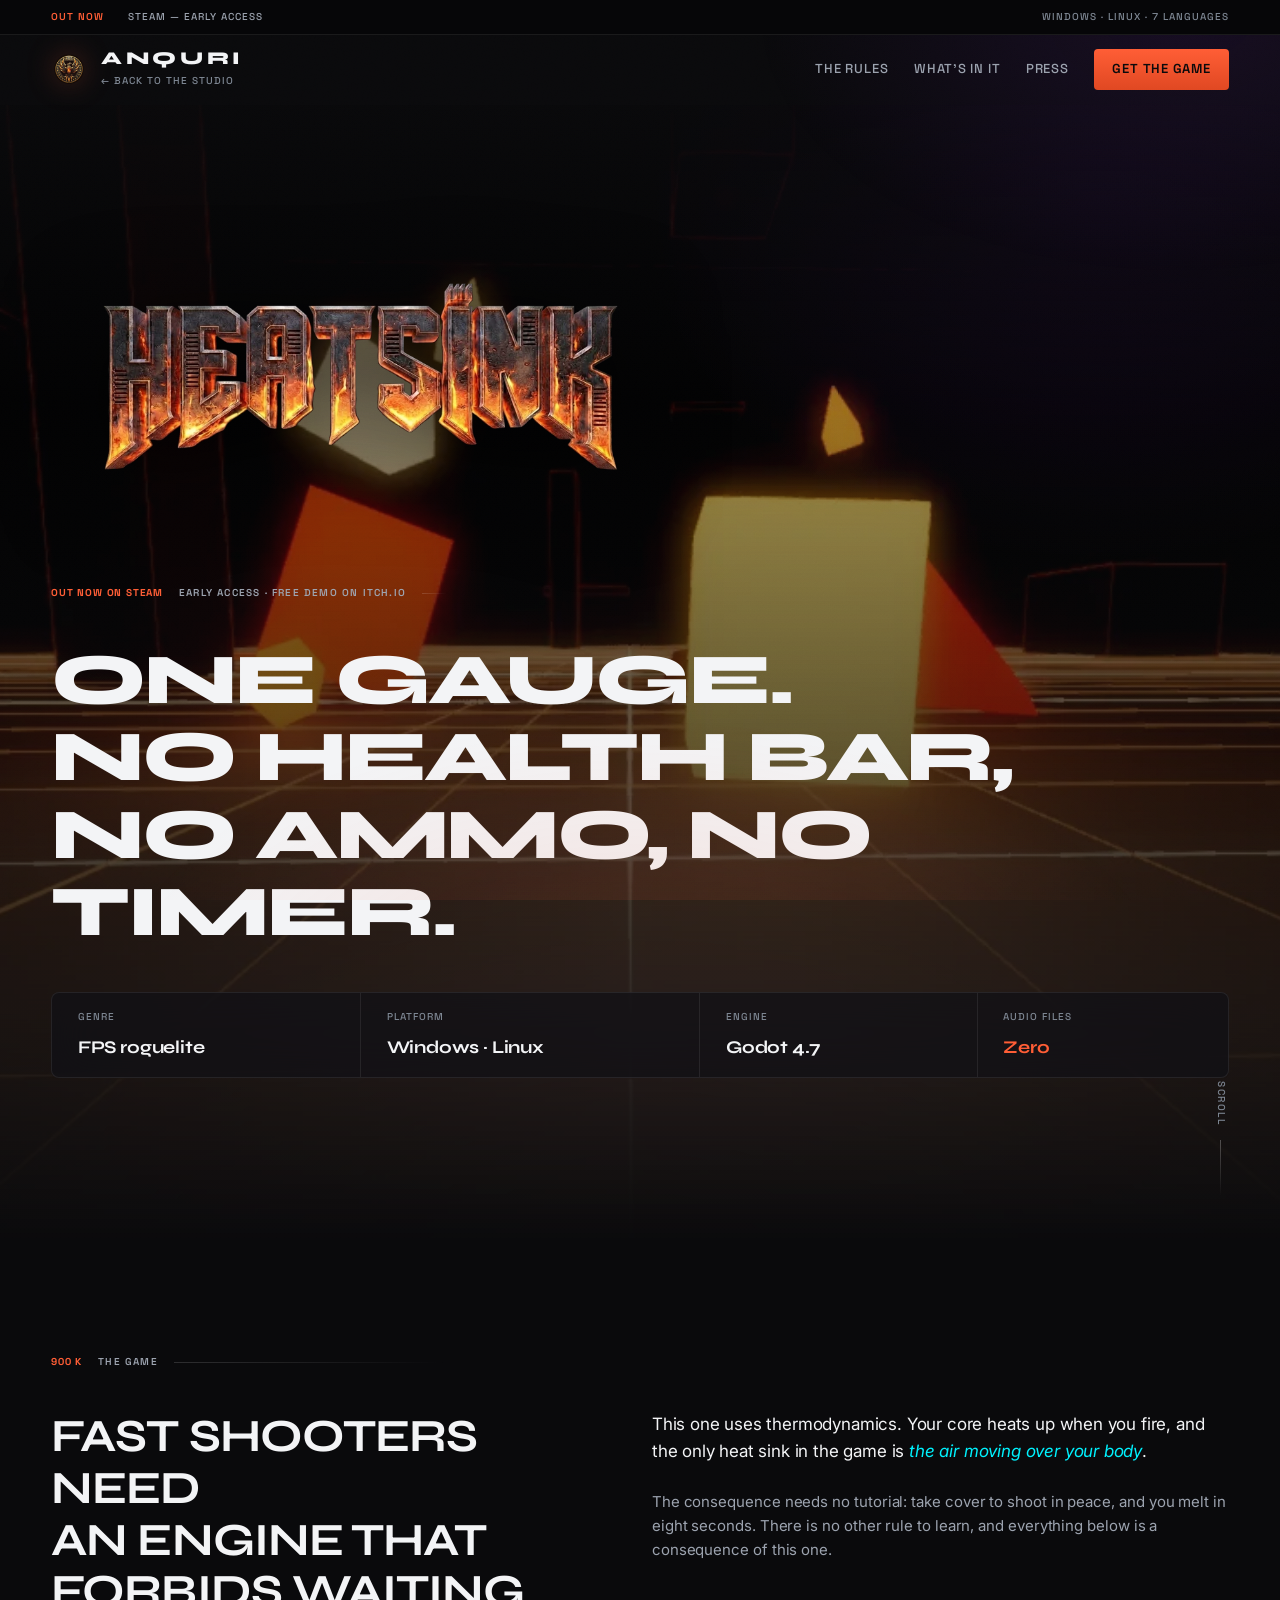
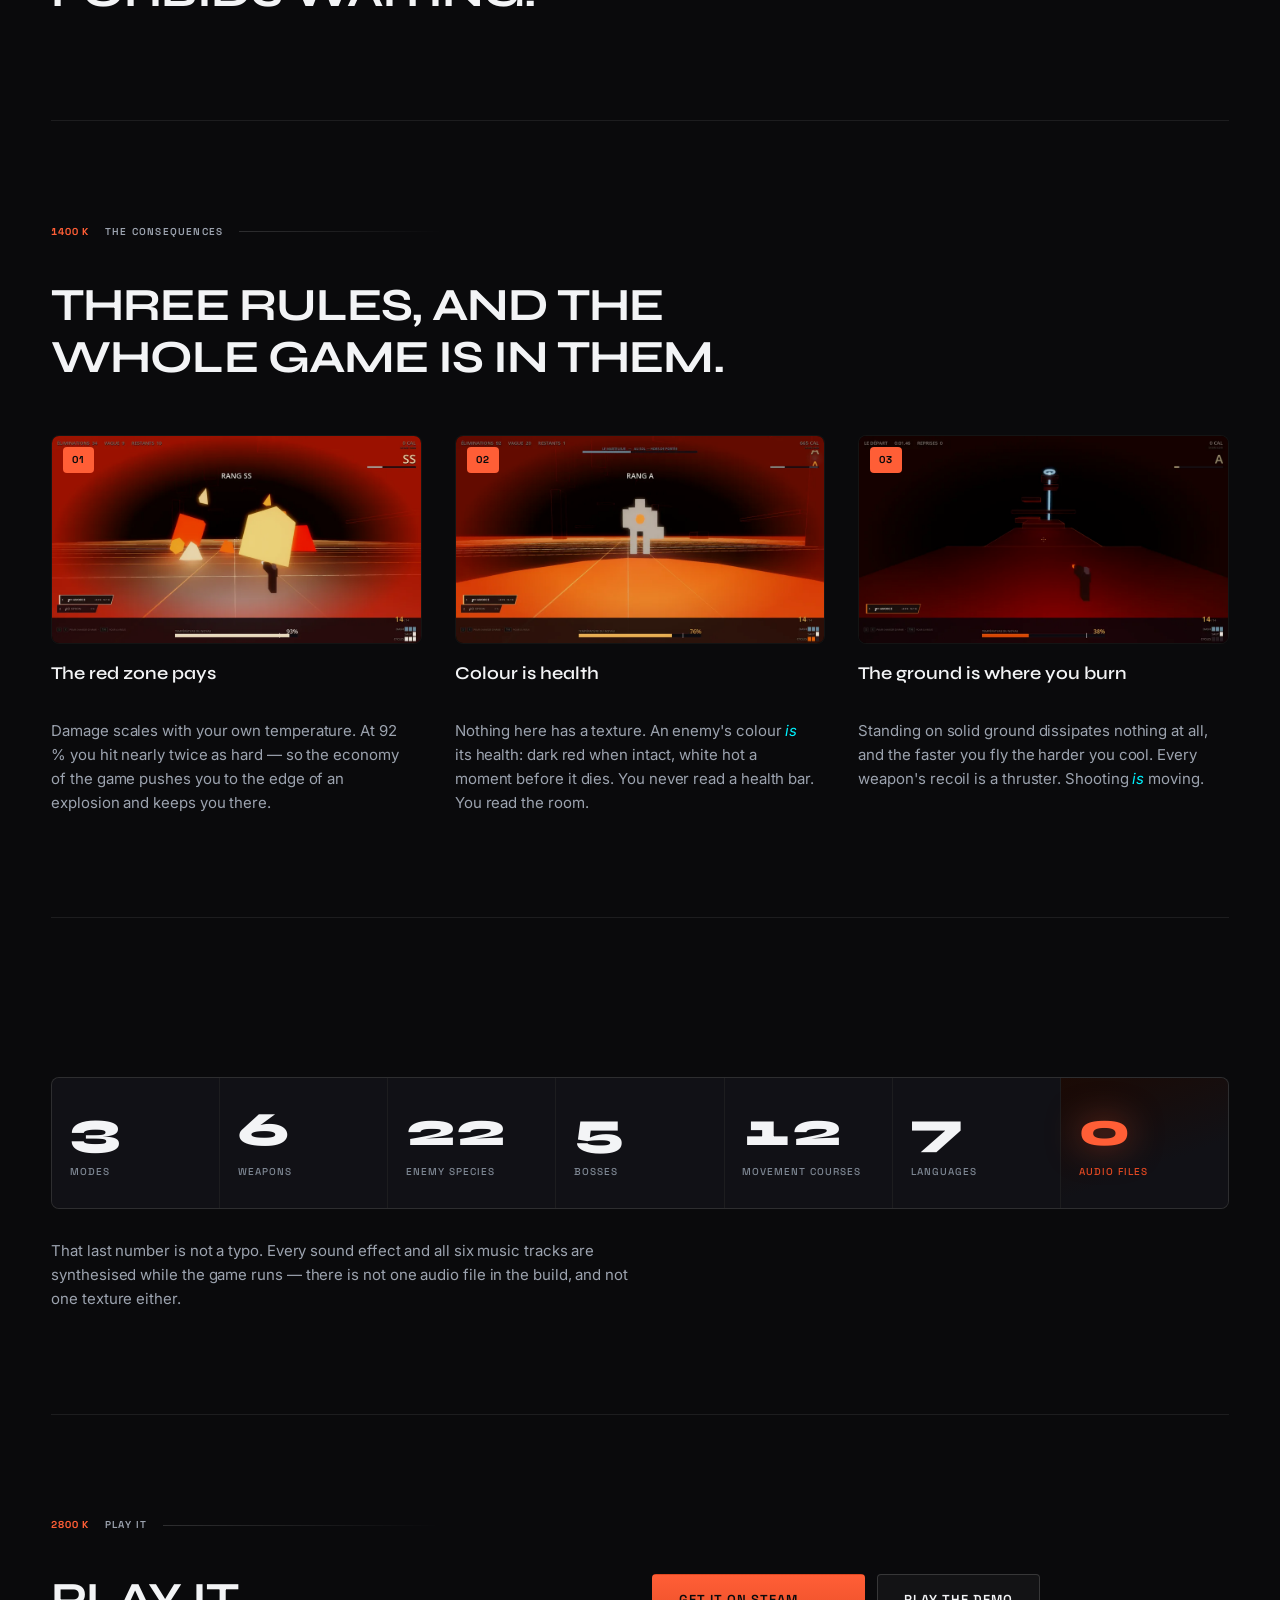
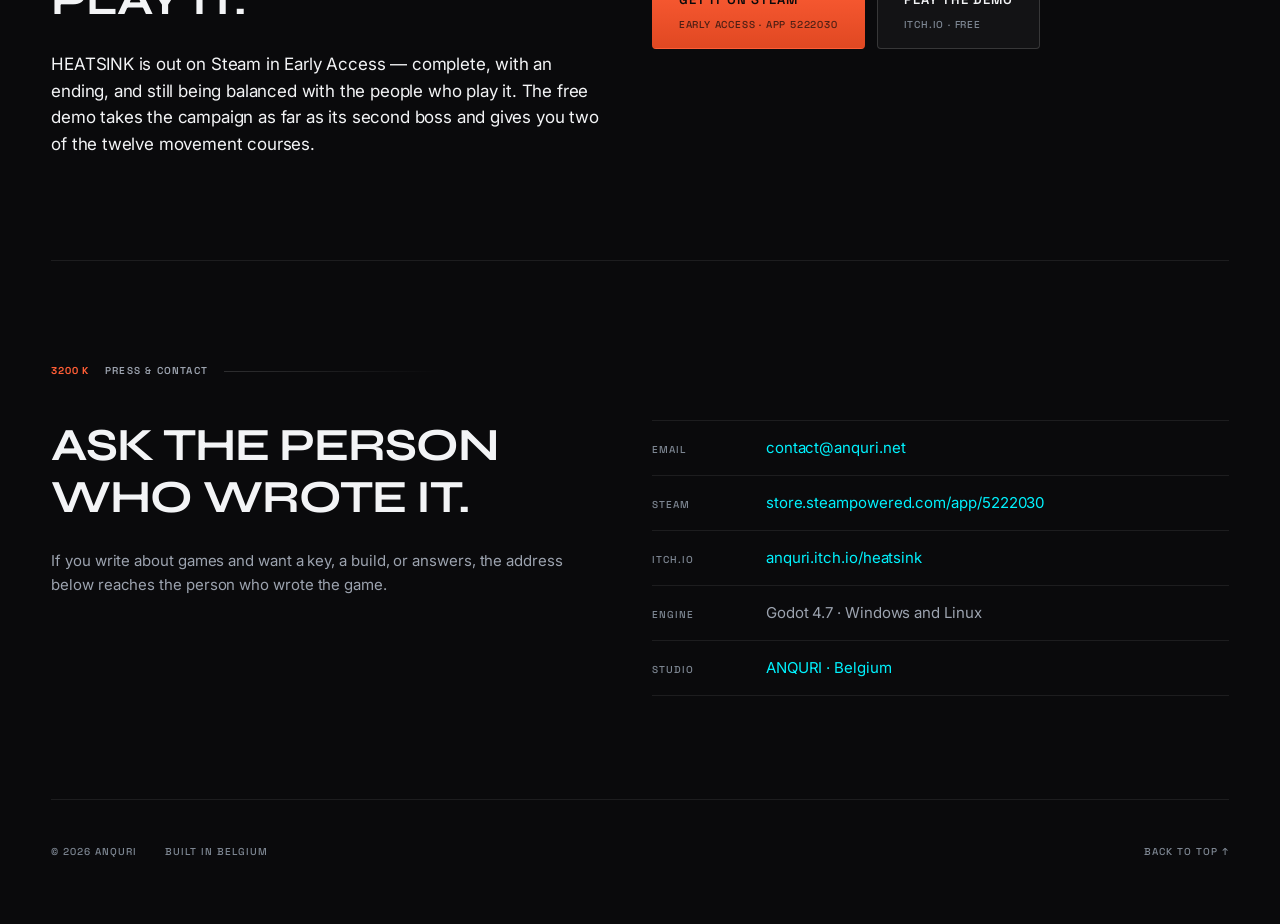
==== commit 29a9684e: "New version" ====
--- a/heatsink.html
+++ b/heatsink.html
@@ -4,12 +4,12 @@
 <meta charset="utf-8">
 <meta name="viewport" content="width=device-width, initial-scale=1">
 <title>HEATSINK — a shooter with one gauge and no health bar — ANQURI</title>
-<meta name="description" content="HEATSINK is a fast first-person roguelite with one gauge and no health bar. Firing heats your core; the only heat sink in the game is the air moving over your body. Demo out now.">
+<meta name="description" content="HEATSINK is a fast first-person roguelite with one gauge and no health bar. Firing heats your core; the only heat sink in the game is the air moving over your body. Out now on Steam in Early Access, with a free demo.">
 <link rel="canonical" href="https://anquri.net/heatsink.html">
 
 <meta property="og:site_name" content="ANQURI">
 <meta property="og:title" content="HEATSINK">
-<meta property="og:description" content="One gauge. No health bar, no ammo, no timer. Demo out now.">
+<meta property="og:description" content="One gauge. No health bar, no ammo, no timer. Out now on Steam.">
 <meta property="og:type" content="website">
 <meta property="og:url" content="https://anquri.net/heatsink.html">
 <meta property="og:image" content="https://anquri.net/img/og-heatsink.jpg">
@@ -18,15 +18,15 @@
 <meta property="og:image:alt" content="The HEATSINK logo over a glowing arena floor.">
 <meta name="twitter:card" content="summary_large_image">
 
-<meta name="theme-color" content="#0A0806">
+<meta name="theme-color" content="#0A0A0C">
 <link rel="icon" href="favicon.ico" sizes="32x32">
 <link rel="icon" href="img/anquri-seal.webp" type="image/webp" sizes="512x512">
 <link rel="apple-touch-icon" href="img/apple-touch-icon.png">
 
 <link rel="preconnect" href="https://fonts.googleapis.com">
 <link rel="preconnect" href="https://fonts.gstatic.com" crossorigin>
-<link rel="stylesheet" href="https://fonts.googleapis.com/css2?family=Anton&family=JetBrains+Mono:wght@400;700&family=Spectral:ital,wght@0,400;0,600;1,400&display=swap">
-<link rel="stylesheet" href="style.css">
+<link rel="stylesheet" href="https://fonts.googleapis.com/css2?family=Inter:wght@400;500;600&family=Space+Grotesk:wght@500;600;700&family=Syne:wght@700;800&display=swap">
+<link rel="stylesheet" href="style.css?v=3">
 <link rel="preload" as="image" href="img/heatsink-keyart.webp" fetchpriority="high">
 
 <script type="application/ld+json">
@@ -59,6 +59,8 @@
   <span class="read">300 K</span>
 </div>
 
+<div class="strip"><div class="strip-in"><b>Out now</b> <a href="https://store.steampowered.com/app/5222030/" rel="noopener">Steam — Early Access</a> <span class="right">Windows · Linux · 7 languages</span></div></div>
+
 <header class="top">
   <div class="top-in">
     <a class="brand" href="index.html" aria-label="ANQURI — back to the studio">
@@ -72,7 +74,7 @@
       <a href="#rules">The rules</a>
       <a href="#box" class="hide-s">What's in it</a>
       <a href="#press">Press</a>
-      <a class="cta" href="#play">Play the demo</a>
+      <a class="cta" href="#play">Get the game</a>
     </nav>
   </div>
 </header>
@@ -86,7 +88,7 @@
   <div class="hero-in">
     <img class="wordmark rise" src="img/heatsink-wordmark.webp" width="900" height="502"
          alt="HEATSINK" fetchpriority="high">
-    <p class="tick rise" style="--d:1"><b>Demo out now</b> <span>Coming to Steam</span></p>
+    <p class="tick rise" style="--d:1"><b>Out now on Steam</b> <span>Early Access · free demo on itch.io</span></p>
     <h1 class="rise" style="--d:2">One gauge.<br>No health bar,<br>no ammo, no timer.</h1>
 
     <dl class="facts rise" style="--d:3">
@@ -185,16 +187,18 @@
     <p class="tick rise"><b>2800 K</b> <span>Play it</span></p>
     <div class="split">
       <div class="stack rise">
-        <h2>Get the demo.</h2>
-        <p class="lede">The demo takes the campaign as far as its second boss, and
-        gives you two of the twelve movement courses.</p>
+        <h2>Play it.</h2>
+        <p class="lede">HEATSINK is out on Steam in Early Access — complete, with an
+        ending, and still being balanced with the people who play it. The free
+        demo takes the campaign as far as its second boss and gives you two of
+        the twelve movement courses.</p>
       </div>
       <div class="rise" style="--d:1">
         <div class="doors" style="margin-top:0">
-          <a class="door primary" href="https://anquri.itch.io/heatsink" rel="noopener">
+          <a class="door primary" href="https://store.steampowered.com/app/5222030/" rel="noopener">
+            Get it on Steam<small>Early Access · app 5222030</small></a>
+          <a class="door" href="https://anquri.itch.io/heatsink" rel="noopener">
             Play the demo<small>itch.io · free</small></a>
-          <a class="door" href="https://store.steampowered.com/app/5222030/" rel="noopener">
-            Wishlist on Steam<small>App 5222030</small></a>
         </div>
       </div>
     </div>
@@ -228,6 +232,6 @@
 </div>
 </main>
 
-<script src="site.js" defer></script>
+<script src="site.js?v=3" defer></script>
 </body>
 </html>
--- a/style.css
+++ b/style.css
@@ -1,60 +1,83 @@
 /* ═══════════════════════════════════════════════════════════════════════════
    ANQURI — feuille de style unique.
 
-   Une seule idée porte tout le site : la chaleur. C'est le nom du studio
-   (le phénix), c'est la règle de HEATSINK (une jauge, pas de barre de vie),
-   et c'est la seule couleur vive qu'on s'autorise. Tout le reste est du noir
-   chaud, du bronze et du blanc cassé.
-
-   Les couleurs sont RELEVÉES sur le sceau du studio, pas choisies à côté.
-   Une couleur se change ici et nulle part ailleurs.
+   Direction : NOCTURNE CINEMATIC DARK.
+   Un noir obsidienne non réfléchissant, du verre dépoli posé dessus, et trois
+   lumières seulement : la braise (#FF5E36) pour tout ce qui s'actionne, le
+   cyan (#00F2FE) pour la technique et la télémétrie, le violet (#7928CA) pour
+   l'air qui entoure. Jamais d'ombre portée : la hiérarchie se fait par la
+   lumière et la translucidité, pas par l'axe Z.
+
+   Les couleurs se changent ici (section 1) et nulle part ailleurs. SURVOLT
+   reprend la même mise en page en redéfinissant ce seul bloc (section 17).
 
    Plan du fichier
-     1. jetons        2. base        3. trame de fond     4. en-tête
+     1. jetons        2. base        3. atmosphère        4. en-tête
      5. jauge         6. titraille   7. héros             8. catalogue
-     9. règles       10. chiffres   11. portes           12. contact
-    13. pied de page 14. révélations 15. adaptatif        16. impression
+     9. règles       10. chiffres   11. boutons          12. contact
+    13. pied de page 14. révélations 15. adaptatif       16. confort
+    17. SURVOLT, le même site sous tension               18. serveur en ligne
    ═══════════════════════════════════════════════════════════════════════════ */
 
 /* ── 1. jetons ─────────────────────────────────────────────────────────── */
 :root{
-  /* noirs chauds : le fond n'est jamais gris, il tire toujours sur la braise */
-  --void:#060403;
-  --forge:#0A0806;
-  --slag:#14100B;
-  --slag-2:#1C1610;
-
-  /* filets : en alpha, pour qu'ils tiennent sur n'importe quelle surface */
-  --line:rgba(217,164,65,.16);
-  --line-2:rgba(217,164,65,.30);
-  --line-3:rgba(217,164,65,.52);
+  /* le vide et ses trois étages de verre */
+  --void:#060608;                 /* le plus profond : barre du haut */
+  --forge:#0A0A0C;                /* le sol de la page */
+  --slag:#111116;                 /* surface 1 — tuiles de verre */
+  --slag-2:#181820;               /* surface 2 — panneaux flottants */
+  --glass:rgba(17,17,22,.70);
+  --glass-2:rgba(24,24,32,.85);
+
+  /* filets : toujours en alpha, pour tenir sur n'importe quelle surface */
+  --line:rgba(255,255,255,.08);
+  --line-2:rgba(255,255,255,.15);
+  --line-3:rgba(255,255,255,.26);
+  /* le filet directionnel des conteneurs de verre : clair en haut à gauche */
+  --edge:linear-gradient(135deg,rgba(255,255,255,.12),rgba(255,255,255,.02));
 
   /* encres */
-  --ash:#9E9285;          /* secondaire, gris chaud */
-  --ash-2:#8A8075;        /* tertiaire — 5,2:1 sur le fond, lisible en 10 px */
-  --ink:#F6F1E8;          /* principal, blanc chaud */
-
-  /* métal et feu */
-  --brass:#D9A441;
-  --gold:#F1D794;
-  --ember:#FF5A1F;
-  --ember-dim:#D96B33;    /* braise assourdie, 5,8:1 : sous-titres des portes */
-  --white-hot:#FFF4DE;
+  --ink:#F3F4F6;                  /* principal */
+  --ash:#9CA3AF;                  /* secondaire — acier sourd */
+  --ash-2:#7E8793;                /* tertiaire, 4,8:1 : micro-étiquettes */
+
+  /* les trois lumières */
+  --ember:#FF5E36;                /* primaire — tout ce qui s'actionne */
+  --ember-dim:#E04822;
+  --brass:#00F2FE;                /* secondaire — technique, liens */
+  --gold:#8FFBFF;                 /* le cyan allumé, au survol */
+  --violet:#B574FF;               /* tertiaire — lueurs d'ambiance */
+  --white-hot:#FFFFFF;
+
+  /* les mêmes en composantes, pour les lueurs : une variante de page
+     (voir « 17. SURVOLT ») n'a qu'à redéfinir ce bloc */
+  --ember-rgb:255,94,54;
+  --brass-rgb:0,242,254;
+  --violet-rgb:121,40,202;
+  --void-rgb:10,10,12;
+  --on-accent:#0A0A0C;            /* texte posé sur la couleur vive */
+  --on-accent-rgb:10,10,12;
+  --flame-bg:#1B0A05;
+  --gauge-fill:linear-gradient(to top,#3A1206 0%,#B23A10 26%,#FF5E36 56%,#FFA24C 78%,var(--white-hot) 100%);
+
+  /* état d'un service en ligne : les seules couleurs « feu tricolore » */
+  --ok:#3DF2A0;
+  --bad:#FF5468;
 
   /* mesures */
-  --measure:64ch;
-  --gutter:clamp(20px,4.2vw,56px);
-  --page:1180px;
-  --rail:clamp(0px,3.6vw,74px);   /* place réservée à la jauge, à gauche */
+  --measure:66ch;
+  --gutter:clamp(20px,4vw,64px);
+  --page:1440px;
+  --r:4px;                        /* rayon standard : bouton, puce, champ */
+  --r-lg:8px;                     /* rayon des cadres média et des panneaux */
 
   /* échelle typographique fluide, une seule source */
-  --t-mono:clamp(10px,.68vw,11.5px);
-  --t-body:clamp(16.5px,1.08vw,18px);
-  --t-lede:clamp(19px,1.62vw,24px);
-  --t-h3:clamp(15px,1.06vw,17px);
-  --t-h2:clamp(30px,4.4vw,52px);
-  --t-h1:clamp(38px,6.6vw,86px);
-  --t-huge:clamp(46px,9vw,124px);
+  --t-label:clamp(10px,.62vw,12px);
+  --t-body:clamp(15px,1vw,16px);
+  --t-lede:clamp(17px,1.3vw,19px);
+  --t-h3:clamp(18px,1.4vw,20px);
+  --t-h2:clamp(30px,3.6vw,48px);
+  --t-h1:clamp(40px,5.6vw,72px);
 
   --ease:cubic-bezier(.22,.61,.36,1);
   color-scheme:dark;
@@ -67,10 +90,10 @@
   margin:0;
   background:var(--forge);
   color:var(--ink);
-  font-family:"Spectral",Georgia,"Times New Roman",serif;
+  font-family:"Inter",system-ui,-apple-system,"Segoe UI",sans-serif;
   font-size:var(--t-body);
-  line-height:1.66;
-  font-variant-ligatures:common-ligatures;
+  line-height:1.6;
+  letter-spacing:-.005em;
   -webkit-font-smoothing:antialiased;
   -moz-osx-font-smoothing:grayscale;
   overflow-x:hidden;
@@ -79,54 +102,71 @@
 a{color:var(--brass);text-decoration:none;text-underline-offset:4px;
   text-decoration-thickness:1px;transition:color .18s var(--ease)}
 a:hover{color:var(--gold)}
-:focus-visible{outline:2px solid var(--ember);outline-offset:4px;border-radius:2px}
-::selection{background:var(--ember);color:#150A04}
+:focus-visible{outline:2px solid var(--ember);outline-offset:3px;border-radius:var(--r)}
+::selection{background:var(--ember);color:var(--on-accent)}
 strong,b{font-weight:600}
 hr{border:0;border-top:1px solid var(--line);margin:0}
 
-.mono{font-family:"JetBrains Mono",ui-monospace,SFMono-Regular,Menlo,Consolas,monospace}
+/* la fonte des étiquettes : géométrique, capitales, approche large */
+.mono,.tick,.state,.more,.door,.facts dt,.stats span,.lines dt,footer,
+.gauge .label,.gauge .read,.scroll-hint,.strip,.live-head,.live-foot,.live-mini{
+  font-family:"Space Grotesk",ui-monospace,SFMono-Regular,Menlo,monospace;
+  font-feature-settings:"tnum" 1;
+}
 .sr{position:absolute;width:1px;height:1px;margin:-1px;padding:0;overflow:hidden;
   clip-path:inset(50%);white-space:nowrap;border:0}
 .skip{position:fixed;top:-100px;left:16px;z-index:200;background:var(--ember);
-  color:#150A04;padding:12px 18px;font-family:"JetBrains Mono",ui-monospace,monospace;
-  font-size:12px;letter-spacing:.14em;text-transform:uppercase;transition:top .2s var(--ease)}
-.skip:focus{top:16px;color:#150A04}
-
-/* ── 3. trame de fond ──────────────────────────────────────────────────────
+  color:var(--on-accent);padding:12px 18px;border-radius:var(--r);
+  font-family:"Space Grotesk",ui-monospace,monospace;font-weight:600;
+  font-size:12px;letter-spacing:.08em;text-transform:uppercase;transition:top .2s var(--ease)}
+.skip:focus{top:16px;color:var(--on-accent)}
+
+/* ── 3. atmosphère ─────────────────────────────────────────────────────────
    Deux couches fixes, sous tout le reste et jamais cliquables :
-   · le grain  — une turbulence SVG à 3 %, qui casse les aplats et empêche le
-                 dégradé du héros de faire des bandes sur un écran 8 bits ;
-   · la grille — le sol du jeu, en perspective, à peine visible.
+   · le grain — une turbulence SVG à 3 %, qui empêche les dégradés de faire
+     des bandes sur un écran 8 bits ;
+   · les lueurs — une braise au bas de la page et un violet en haut à droite,
+     très diffus : c'est tout ce qui éclaire le vide.
    ──────────────────────────────────────────────────────────────────────── */
 body::before{
-  content:"";position:fixed;inset:0;z-index:1;pointer-events:none;opacity:.05;
+  content:"";position:fixed;inset:0;z-index:1;pointer-events:none;opacity:.035;
   background-image:url("data:image/svg+xml,%3Csvg xmlns='http://www.w3.org/2000/svg' width='180' height='180'%3E%3Cfilter id='n'%3E%3CfeTurbulence type='fractalNoise' baseFrequency='.85' numOctaves='3'/%3E%3C/filter%3E%3Crect width='180' height='180' filter='url(%23n)'/%3E%3C/svg%3E");
   mix-blend-mode:overlay;
 }
 body::after{
-  content:"";position:fixed;left:0;right:0;bottom:0;height:46vh;z-index:0;
-  pointer-events:none;
+  content:"";position:fixed;inset:0;z-index:0;pointer-events:none;
   background:
-    radial-gradient(120% 100% at 50% 118%,rgba(255,90,31,.20) 0%,rgba(255,90,31,.06) 42%,transparent 70%),
-    repeating-linear-gradient(to right,rgba(255,110,40,.10) 0 1px,transparent 1px 88px);
-  -webkit-mask-image:linear-gradient(to bottom,transparent,#000 62%);
-  mask-image:linear-gradient(to bottom,transparent,#000 62%);
+    radial-gradient(60% 46% at 50% 112%,rgba(var(--ember-rgb),.15) 0%,transparent 70%),
+    radial-gradient(44% 38% at 92% 2%,rgba(var(--violet-rgb),.12) 0%,transparent 75%);
 }
 
 /* ── 4. l'en-tête ──────────────────────────────────────────────────────────
-   Barre fine et collante. Elle est transparente en haut de page et prend un
-   fond dès qu'on descend (classe .scrolled posée par le script) : on garde
-   le héros plein cadre sans jamais perdre la navigation.
-   ──────────────────────────────────────────────────────────────────────── */
+   Un bandeau d'état fin, puis la barre de navigation. Elle est transparente
+   en haut de page et devient du verre dès qu'on descend (classe .scrolled
+   posée par le script) : le héros reste plein cadre, la navigation reste là.
+   ──────────────────────────────────────────────────────────────────────── */
+.strip{
+  position:relative;z-index:61;background:var(--void);
+  border-bottom:1px solid var(--line);
+  font-size:var(--t-label);font-weight:500;letter-spacing:.1em;text-transform:uppercase;
+  color:var(--ash);
+}
+.strip-in{max-width:var(--page);margin-inline:auto;padding:9px var(--gutter);
+  display:flex;align-items:center;gap:10px 24px;flex-wrap:wrap}
+.strip b{color:var(--ember);font-weight:600;letter-spacing:.1em}
+.strip .right{margin-left:auto;color:var(--ash-2)}
+.strip a{color:var(--ash)}
+.strip a:hover{color:var(--brass)}
+
 .top{
   position:sticky;top:0;z-index:60;
   border-bottom:1px solid transparent;
   transition:background .3s var(--ease),border-color .3s var(--ease),backdrop-filter .3s var(--ease);
 }
 .top.scrolled{
-  background:color-mix(in srgb,var(--void) 86%,transparent);
-  backdrop-filter:blur(14px) saturate(120%);
-  -webkit-backdrop-filter:blur(14px) saturate(120%);
+  background:var(--glass);
+  backdrop-filter:blur(20px) saturate(130%);
+  -webkit-backdrop-filter:blur(20px) saturate(130%);
   border-bottom-color:var(--line);
 }
 .top-in{
@@ -135,131 +175,133 @@
   display:flex;align-items:center;gap:clamp(16px,3vw,40px);
 }
 .brand{display:flex;align-items:center;gap:14px;color:inherit;flex:none}
-.brand img{width:40px;height:40px;flex:none;
-  filter:drop-shadow(0 0 14px rgba(217,164,65,.28));
-  transition:filter .3s var(--ease),transform .3s var(--ease)}
-.brand:hover img{filter:drop-shadow(0 0 20px rgba(255,90,31,.5));transform:rotate(-4deg)}
+.brand img{width:36px;height:36px;flex:none;
+  filter:drop-shadow(0 0 14px rgba(var(--ember-rgb),.28));
+  transition:filter .3s var(--ease)}
+.brand:hover img{filter:drop-shadow(0 0 20px rgba(var(--ember-rgb),.55))}
 .brand > span{display:block}
-.brand .name{display:block;font-family:"Anton",Impact,"Arial Narrow Bold",sans-serif;
-  font-size:19px;letter-spacing:.26em;color:var(--gold);line-height:1;
+.brand .name{display:block;font-family:"Syne",sans-serif;font-weight:800;
+  font-size:18px;letter-spacing:.2em;color:var(--ink);line-height:1;
   transition:color .18s var(--ease)}
 .brand:hover .name{color:var(--white-hot)}
-.brand .role{display:block;font-family:"JetBrains Mono",ui-monospace,monospace;font-size:9.5px;
-  letter-spacing:.18em;text-transform:uppercase;color:var(--ash-2);margin-top:5px}
-
-.nav{margin-left:auto;display:flex;align-items:center;gap:clamp(14px,2.4vw,30px);
-  font-family:"JetBrains Mono",ui-monospace,monospace;font-size:var(--t-mono);
-  letter-spacing:.17em;text-transform:uppercase}
+.brand .role{display:block;font-family:"Space Grotesk",ui-monospace,monospace;
+  font-size:10px;font-weight:500;letter-spacing:.1em;text-transform:uppercase;
+  color:var(--ash-2);margin-top:6px}
+
+.nav{margin-left:auto;display:flex;align-items:center;gap:clamp(14px,2vw,28px);
+  font-family:"Space Grotesk",ui-monospace,monospace;font-size:13px;font-weight:500;
+  letter-spacing:.06em;text-transform:uppercase}
 .nav a{color:var(--ash);position:relative;padding-block:6px}
 .nav a::after{content:"";position:absolute;left:0;right:100%;bottom:0;height:1px;
-  background:var(--ember);transition:right .3s var(--ease)}
+  background:var(--brass);transition:right .3s var(--ease)}
 .nav a:hover{color:var(--ink)}
 .nav a:hover::after{right:0}
-.nav a.cta{color:var(--ember);border:1px solid var(--ember);padding:9px 16px}
+.nav a.cta{
+  color:var(--on-accent);font-weight:600;border-radius:var(--r);padding:10px 18px;
+  background:linear-gradient(180deg,var(--ember),var(--ember-dim));
+  transition:box-shadow .22s var(--ease),filter .22s var(--ease)}
 .nav a.cta::after{display:none}
-.nav a.cta:hover{background:var(--ember);color:#150A04}
+.nav a.cta:hover{filter:brightness(1.08);box-shadow:0 0 24px rgba(var(--ember-rgb),.45)}
 
 /* ── 5. la jauge ───────────────────────────────────────────────────────────
-   Le rail à gauche n'est pas un ornement : c'est la jauge du jeu. Elle se
-   remplit avec le défilement (le script pose --heat de 0 à 1), affiche une
-   température qui monte, et porte les repères des sections. C'est la seule
-   animation du site, et elle dit quelque chose.
+   Le rail de gauche n'est pas un ornement : c'est la jauge du jeu. Elle se
+   remplit avec le défilement (le script pose --heat de 0 à 1) et affiche une
+   température qui monte. C'est la seule animation continue du site.
    ──────────────────────────────────────────────────────────────────────── */
 .gauge{
-  position:fixed;left:clamp(10px,1.5vw,26px);top:50%;transform:translateY(-50%);
+  position:fixed;left:clamp(10px,1.4vw,26px);top:50%;transform:translateY(-50%);
   z-index:40;pointer-events:none;
   display:flex;flex-direction:column;align-items:center;gap:12px;
   opacity:0;transition:opacity .5s var(--ease);
 }
 .gauge.on{opacity:1}
-.gauge .label{font-family:"JetBrains Mono",ui-monospace,monospace;font-size:8.5px;
-  letter-spacing:.2em;text-transform:uppercase;color:var(--ash-2);
-  writing-mode:vertical-rl;text-orientation:mixed}
-.gauge .track{position:relative;width:3px;height:min(40vh,300px);
+.gauge .label{font-size:9px;font-weight:600;letter-spacing:.12em;text-transform:uppercase;
+  color:var(--ash-2);writing-mode:vertical-rl;text-orientation:mixed}
+.gauge .track{position:relative;width:3px;height:min(40vh,300px);border-radius:999px;
   background:rgba(255,255,255,.07);overflow:hidden}
 .gauge .fill{position:absolute;left:0;right:0;bottom:0;
   height:calc(var(--heat,0) * 100%);
-  background:linear-gradient(to top,#4A1206 0%,#B23A10 26%,#FF5A1F 56%,#FFA43C 78%,var(--white-hot) 100%);
-  box-shadow:0 0 12px rgba(255,90,31,.55);
+  background:var(--gauge-fill);
+  box-shadow:0 0 14px rgba(var(--ember-rgb),.55);
   transition:height .12s linear}
 .gauge .ticks{position:absolute;inset:0}
 .gauge .ticks i{position:absolute;left:0;width:100%;height:1px;background:rgba(255,255,255,.22)}
-.gauge .read{font-family:"JetBrains Mono",ui-monospace,monospace;font-size:10px;
-  letter-spacing:.08em;color:var(--brass);font-variant-numeric:tabular-nums;
-  min-width:5ch;text-align:center}
+.gauge .read{font-size:10px;font-weight:600;letter-spacing:.06em;color:var(--brass);
+  font-variant-numeric:tabular-nums;min-width:5ch;text-align:center}
 
 /* ── 6. la titraille ───────────────────────────────────────────────────── */
 .page{max-width:var(--page);margin-inline:auto;padding-inline:var(--gutter);
   position:relative;z-index:2}
 .page.wide{max-width:none;padding-inline:0}
 
-section{padding-block:clamp(64px,9vw,132px);position:relative}
+section{padding-block:clamp(64px,8vw,128px);position:relative}
 section + section{border-top:1px solid var(--line)}
 
 /* le bandeau de section : un numéro, un mot, un filet qui va jusqu'au bord */
-.tick{font-family:"JetBrains Mono",ui-monospace,monospace;font-size:var(--t-mono);
-  letter-spacing:.2em;color:var(--ash-2);text-transform:uppercase;
-  display:flex;align-items:center;gap:16px;margin:0 0 clamp(26px,3.6vw,44px)}
+.tick{font-size:var(--t-label);font-weight:600;letter-spacing:.12em;
+  color:var(--ash-2);text-transform:uppercase;
+  display:flex;align-items:center;gap:16px;margin:0 0 clamp(26px,3.2vw,44px)}
 .tick b{color:var(--ember);font-weight:700;font-variant-numeric:tabular-nums;
-  letter-spacing:.1em;white-space:nowrap;flex:none}
+  letter-spacing:.08em;white-space:nowrap;flex:none}
 .tick span{color:var(--ash)}
 .tick::after{content:"";flex:1;height:1px;background:linear-gradient(to right,var(--line-2),transparent)}
 
-h1,h2,h3,.h{font-family:"Anton",Impact,"Haettenschweiler","Arial Narrow Bold",sans-serif;
-  font-weight:400;letter-spacing:.012em;text-wrap:balance;margin:0;line-height:.96;
-  text-transform:uppercase}
-h1{font-size:var(--t-h1)}
-h2{font-size:var(--t-h2)}
-h3{font-size:var(--t-h3);letter-spacing:.13em;color:var(--gold);line-height:1.3}
-p{margin:0 0 1.15em;max-width:var(--measure)}
+h1,h2,h3,.h{font-family:"Syne",Impact,sans-serif;font-weight:800;
+  text-wrap:balance;margin:0;text-transform:uppercase}
+h1{font-size:var(--t-h1);line-height:1.08;letter-spacing:-.03em}
+h2{font-size:var(--t-h2);line-height:1.12;letter-spacing:-.02em;font-weight:700}
+h3{font-size:var(--t-h3);line-height:1.3;letter-spacing:0;font-weight:600;
+  color:var(--ink);text-transform:none}
+p{margin:0 0 1.1em;max-width:var(--measure)}
 p:last-child{margin-bottom:0}
-.lede{font-size:var(--t-lede);line-height:1.52;color:var(--ink);max-width:56ch}
-.lede em,p em{color:var(--gold);font-style:italic}
+.lede{font-size:var(--t-lede);line-height:1.56;color:var(--ink);max-width:58ch;
+  letter-spacing:-.01em}
+.lede em,p em{color:var(--brass);font-style:italic}
 .muted{color:var(--ash)}
-.stack > * + *{margin-top:clamp(18px,2.2vw,28px)}
+.stack > * + *{margin-top:clamp(18px,2vw,28px)}
 
 /* un mot qui chauffe : réservé aux 3 ou 4 mots les plus importants du site */
 .hot{color:var(--ember)}
-.glow{text-shadow:0 0 28px rgba(255,90,31,.55)}
+.glow{text-shadow:0 0 36px rgba(var(--ember-rgb),.5)}
 
 /* ── 7. le héros ───────────────────────────────────────────────────────────
    Plein cadre, image en fond, texte posé dessus. Le voile est un dégradé en
-   trois arrêts (et non deux) : sans l'arrêt du milieu, le texte du bas se
-   détache mal sur une image déjà sombre au centre.
-   ──────────────────────────────────────────────────────────────────────── */
-.hero{position:relative;min-height:clamp(560px,92svh,980px);display:flex;
+   trois arrêts : sans celui du milieu, le texte du bas se détache mal sur une
+   image déjà sombre au centre. Une lueur de braise monte du sol.
+   ──────────────────────────────────────────────────────────────────────── */
+.hero{position:relative;min-height:clamp(520px,78svh,880px);display:flex;
   align-items:flex-end;overflow:hidden;isolation:isolate}
 .hero-bg{position:absolute;inset:0;z-index:-2}
 .hero-bg img{width:100%;height:100%;object-fit:cover;object-position:center 58%;
-  opacity:.9;transform:scale(1.06);will-change:transform}
+  opacity:.88;transform:scale(1.06);will-change:transform}
 .hero-bg::after{content:"";position:absolute;inset:0;
   background:
-    linear-gradient(to bottom,rgba(6,4,3,.86) 0%,rgba(6,4,3,.28) 26%,rgba(6,4,3,.62) 62%,var(--forge) 99%),
-    radial-gradient(90% 70% at 50% 100%,rgba(255,90,31,.26),transparent 62%)}
+    linear-gradient(to bottom,rgba(var(--void-rgb),.88) 0%,rgba(var(--void-rgb),.30) 26%,rgba(var(--void-rgb),.66) 62%,var(--forge) 99%),
+    radial-gradient(80% 60% at 50% 104%,rgba(var(--ember-rgb),.22),transparent 64%),
+    radial-gradient(50% 44% at 86% 8%,rgba(var(--violet-rgb),.16),transparent 72%)}
 .hero-in{position:relative;z-index:1;width:100%;max-width:var(--page);
-  margin-inline:auto;padding:0 var(--gutter) clamp(48px,7vw,96px)}
-.hero .wordmark{width:min(640px,74%);margin-bottom:clamp(20px,3vw,34px);
+  margin-inline:auto;padding:0 var(--gutter) clamp(40px,4.4vw,72px)}
+.hero .wordmark{width:min(620px,72%);margin-bottom:clamp(20px,2.6vw,32px);
   filter:drop-shadow(0 18px 50px rgba(0,0,0,.7))}
 .hero h1{max-width:18ch}
-.hero .lede{margin-top:clamp(18px,2.4vw,28px)}
-
-/* la ligne d'état, sous le héros : trois faits, en mono, séparés par des filets */
-.facts{display:flex;flex-wrap:wrap;gap:0;margin-top:clamp(26px,3.4vw,40px);
-  border-top:1px solid var(--line);border-bottom:1px solid var(--line)}
-.facts div{padding:16px clamp(16px,2.4vw,30px) 16px 0;margin-right:clamp(16px,2.4vw,30px);
-  border-right:1px solid var(--line)}
-.facts div:last-child{border-right:0;margin-right:0;padding-right:0}
-.facts dt{font-family:"JetBrains Mono",ui-monospace,monospace;font-size:var(--t-mono);
-  letter-spacing:.18em;text-transform:uppercase;color:var(--ash-2)}
-.facts dd{margin:6px 0 0;font-family:"Anton",Impact,sans-serif;font-size:clamp(17px,1.7vw,22px);
-  letter-spacing:.05em;text-transform:uppercase;color:var(--ink)}
+.hero .lede{margin-top:clamp(18px,2.2vw,28px)}
+
+/* la ligne d'état, sous le héros : quatre faits sur une rangée de verre */
+.facts{display:flex;flex-wrap:wrap;gap:0;margin-top:clamp(26px,3.2vw,40px);
+  border:1px solid var(--line);border-radius:var(--r-lg);background:var(--glass);
+  backdrop-filter:blur(20px);-webkit-backdrop-filter:blur(20px);overflow:hidden}
+.facts div{padding:16px clamp(16px,2vw,28px);border-right:1px solid var(--line);flex:1 1 auto}
+.facts div:last-child{border-right:0}
+.facts dt{font-size:var(--t-label);font-weight:500;letter-spacing:.1em;
+  text-transform:uppercase;color:var(--ash-2)}
+.facts dd{margin:8px 0 0;font-family:"Syne",sans-serif;font-weight:700;
+  font-size:clamp(16px,1.4vw,20px);letter-spacing:-.01em;color:var(--ink)}
 .facts dd.hot{color:var(--ember)}   /* sinon .facts dd l'emporte sur .hot */
 
 /* le repère de défilement */
-.scroll-hint{position:absolute;right:var(--gutter);bottom:clamp(48px,7vw,96px);
-  z-index:2;font-family:"JetBrains Mono",ui-monospace,monospace;font-size:9.5px;
-  letter-spacing:.22em;text-transform:uppercase;color:var(--ash-2);
-  writing-mode:vertical-rl;display:flex;align-items:center;gap:14px}
+.scroll-hint{position:absolute;right:var(--gutter);bottom:clamp(40px,4.4vw,72px);
+  z-index:2;font-size:10px;font-weight:500;letter-spacing:.16em;text-transform:uppercase;
+  color:var(--ash-2);writing-mode:vertical-rl;display:flex;align-items:center;gap:14px}
 .scroll-hint::after{content:"";width:1px;height:56px;
   background:linear-gradient(to bottom,var(--line-3),transparent);
   animation:drip 2.6s var(--ease) infinite}
@@ -273,132 +315,145 @@
    au milieu d'une grille de trois se lit comme deux cases vides. Une rangée
    est juste, qu'il y en ait une ou huit.
    ──────────────────────────────────────────────────────────────────────── */
-.games{display:grid;gap:clamp(56px,8vw,104px)}
+.games{display:grid;gap:clamp(48px,6vw,88px)}
 .game{display:grid;grid-template-columns:minmax(0,1.14fr) minmax(0,1fr);
-  gap:clamp(26px,4vw,64px);align-items:center}
+  gap:clamp(26px,3.4vw,56px);align-items:center}
 .game:nth-child(even) .art{order:2}
 
+/* le cadre média : du verre, un filet directionnel, un voile qui monte du bas.
+   Au survol la bordure s'allume et une lueur d'ambiance se pose derrière —
+   jamais de saut vers le haut : la profondeur se fait par la lumière. */
 .art{position:relative;display:block;overflow:hidden;background:#000;
-  border:1px solid var(--line);isolation:isolate}
-.art img{transition:transform .8s var(--ease),opacity .5s var(--ease);opacity:.9}
-.art::after{content:"";position:absolute;inset:0;pointer-events:none;
-  box-shadow:inset 0 0 0 1px rgba(255,90,31,0);transition:box-shadow .4s var(--ease)}
-.art::before{content:"";position:absolute;inset:auto 0 0 0;height:52%;z-index:1;
+  border:1px solid var(--line);border-radius:var(--r-lg);isolation:isolate;
+  transition:border-color .35s var(--ease),box-shadow .35s var(--ease)}
+.art img{transition:transform .8s var(--ease),opacity .5s var(--ease);opacity:.92}
+.art::before{content:"";position:absolute;inset:auto 0 0 0;height:58%;z-index:1;
+  pointer-events:none;
+  background:linear-gradient(to top,rgba(var(--void-rgb),.55),transparent 62%)}
+.art::after{content:"";position:absolute;inset:auto 0 0 0;height:52%;z-index:1;
   pointer-events:none;opacity:0;transition:opacity .4s var(--ease);
-  background:linear-gradient(to top,rgba(255,90,31,.32),transparent)}
-.art:hover img,.art:focus-visible img{transform:scale(1.045);opacity:1}
-.art:hover::after,.art:focus-visible::after{box-shadow:inset 0 0 0 1px rgba(255,90,31,.7)}
-.art:hover::before,.art:focus-visible::before{opacity:1}
+  background:linear-gradient(to top,rgba(var(--ember-rgb),.28),transparent)}
+.art:hover img,.art:focus-visible img{transform:scale(1.04);opacity:1}
+.art:hover,.art:focus-visible{border-color:rgba(var(--ember-rgb),.40);
+  box-shadow:0 0 35px -5px rgba(var(--ember-rgb),.25)}
+.art:hover::after,.art:focus-visible::after{opacity:1}
 
 .game .title{display:flex;align-items:baseline;gap:16px;flex-wrap:wrap}
 /* Les pastilles d'état ont leur propre rangée : collées au titre elles
    passaient à la ligne l'une sans l'autre selon la largeur du nom du jeu. */
-.states{display:flex;flex-wrap:wrap;gap:10px;margin-top:14px}
-.game h2{font-size:clamp(30px,4.6vw,54px)}
-.game .hook{font-size:clamp(17px,1.35vw,19.5px);margin:clamp(14px,1.8vw,20px) 0 0;
-  color:var(--ink);max-width:46ch}
+.states{display:flex;flex-wrap:wrap;gap:8px;margin-top:14px}
+.game h2{font-size:clamp(30px,4vw,52px)}
+.game .hook{font-size:clamp(16px,1.15vw,18px);margin:clamp(14px,1.6vw,20px) 0 0;
+  color:var(--ash);max-width:48ch}
+.game .hook em{color:var(--ink);font-style:normal;font-weight:500}
 
 /* l'état d'un jeu se lit à la couleur autant qu'au mot :
-   sorti, ça brûle ; annoncé, c'est du laiton ; en chantier, c'est froid. */
-.state{font-family:"JetBrains Mono",ui-monospace,monospace;font-size:9.5px;
-  letter-spacing:.2em;text-transform:uppercase;padding:6px 11px;
-  border:1px solid var(--line-2);color:var(--ash);white-space:nowrap;
-  display:inline-flex;align-items:center;gap:8px}
+   sorti, ça brûle ; annoncé, c'est du cyan ; en chantier, c'est éteint. */
+.state{font-size:10px;font-weight:600;letter-spacing:.12em;text-transform:uppercase;
+  height:26px;padding:0 10px;border-radius:var(--r);
+  border:1px solid var(--line-2);background:rgba(255,255,255,.03);
+  color:var(--ash);white-space:nowrap;display:inline-flex;align-items:center;gap:8px}
 .state::before{content:"";width:5px;height:5px;background:currentColor;flex:none;
   border-radius:50%}
-.state.out{border-color:rgba(255,90,31,.55);color:var(--ember);
-  box-shadow:0 0 22px -6px rgba(255,90,31,.6)}
+.state.out{border-color:rgba(var(--ember-rgb),.45);color:var(--ember);
+  background:rgba(var(--ember-rgb),.07);
+  box-shadow:0 0 22px -6px rgba(var(--ember-rgb),.55)}
 .state.out::before{animation:pulse 2.4s var(--ease) infinite}
-.state.soon{border-color:rgba(217,164,65,.5);color:var(--brass)}
-@keyframes pulse{0%,100%{opacity:1;box-shadow:0 0 0 0 rgba(255,90,31,.6)}
-  60%{opacity:.5;box-shadow:0 0 0 6px rgba(255,90,31,0)}}
+.state.soon{border-color:rgba(var(--brass-rgb),.40);color:var(--brass);
+  background:rgba(var(--brass-rgb),.06)}
+@keyframes pulse{0%,100%{opacity:1;box-shadow:0 0 0 0 rgba(var(--ember-rgb),.6)}
+  60%{opacity:.5;box-shadow:0 0 0 6px rgba(var(--ember-rgb),0)}}
 
 /* le lien « lire la suite », avec sa flèche qui avance */
-.more{margin-top:clamp(20px,2.6vw,30px);display:inline-flex;align-items:center;gap:12px;
-  font-family:"JetBrains Mono",ui-monospace,monospace;font-size:11px;
-  letter-spacing:.2em;text-transform:uppercase;color:var(--ink)}
+.more{margin-top:clamp(20px,2.4vw,30px);display:inline-flex;align-items:center;gap:12px;
+  font-size:12px;font-weight:600;letter-spacing:.1em;text-transform:uppercase;color:var(--ink)}
 .more::after{content:"";width:34px;height:1px;background:currentColor;
   transition:width .3s var(--ease)}
-.more:hover{color:var(--ember)}
+.more:hover{color:var(--brass)}
 .more:hover::after{width:54px}
 
 /* ── 9. les règles ─────────────────────────────────────────────────────── */
-.rules{display:grid;grid-template-columns:repeat(3,1fr);gap:clamp(22px,3vw,40px);
+.rules{display:grid;grid-template-columns:repeat(3,1fr);gap:clamp(22px,2.6vw,36px);
   counter-reset:r}
 .rule{counter-increment:r;position:relative}
-.rule .art{margin-bottom:20px}
-/* Le numero est une plaque posee sur l'image, pas un prefixe du titre : colle
-   au titre, il s'alignait sur la derniere ligne des titres a deux lignes. */
+.rule .art{margin-bottom:18px}
+.rule .art::before{display:none}
+/* Le numéro est une plaque posée sur l'image, pas un préfixe du titre : collé
+   au titre, il s'alignait sur la dernière ligne des titres à deux lignes. */
 .rule::before{content:counter(r,decimal-leading-zero);position:absolute;z-index:2;
-  top:0;left:0;padding:8px 12px;background:var(--ember);color:#150A04;
-  font-family:"JetBrains Mono",ui-monospace,monospace;font-size:10px;
-  font-weight:700;letter-spacing:.14em}
+  top:12px;left:12px;padding:5px 9px;border-radius:var(--r);
+  background:var(--ember);color:var(--on-accent);
+  font-family:"Space Grotesk",ui-monospace,monospace;font-size:10px;
+  font-weight:700;letter-spacing:.1em}
 /* min-height sur deux lignes : sans elle, « THE GROUND IS WHERE YOU BURN »
    pousse son paragraphe plus bas que ceux de ses voisins. */
-.rule h3{display:block;margin:0 0 12px;min-height:2.6em}
-.rule p{font-size:16px;line-height:1.6;color:var(--ash);max-width:38ch;margin:0}
+.rule h3{display:block;margin:0 0 10px;min-height:2.6em}
+.rule p{font-size:15px;line-height:1.6;color:var(--ash);max-width:40ch;margin:0}
 
 /* ── 10. les chiffres ──────────────────────────────────────────────────────
-   Les chiffres sont l'argument de vente de ce jeu : « 0 fichier audio » est
-   plus convaincant qu'un paragraphe. Ils sont donc traités en grand, alignés
-   sur une grille, et le zéro qui compte est en braise.
+   Les chiffres sont l'argument de ce jeu : « 0 fichier audio » convainc mieux
+   qu'un paragraphe. Des tuiles de verre jointives, et le zéro qui compte en
+   braise.
    ──────────────────────────────────────────────────────────────────────── */
 .stats{display:grid;grid-template-columns:repeat(auto-fit,minmax(128px,1fr));
-  gap:1px;background:var(--line);border:1px solid var(--line)}
-.stats div{background:var(--forge);padding:clamp(20px,2.4vw,30px) clamp(14px,1.6vw,22px);
+  gap:1px;background:var(--line);border:1px solid var(--line);
+  border-radius:var(--r-lg);overflow:hidden}
+.stats div{background:var(--slag);padding:clamp(20px,2.2vw,28px) clamp(14px,1.4vw,20px);
   transition:background .3s var(--ease)}
-.stats div:hover{background:var(--slag)}
-.stats b{display:block;font-family:"Anton",Impact,sans-serif;
-  font-size:clamp(34px,4.4vw,56px);line-height:.9;letter-spacing:.01em;
+.stats div:hover{background:var(--slag-2)}
+.stats b{display:block;font-family:"Syne",sans-serif;font-weight:800;
+  font-size:clamp(32px,3.8vw,48px);line-height:1;letter-spacing:-.03em;
   color:var(--ink);font-variant-numeric:tabular-nums}
-.stats span{display:block;margin-top:10px;font-family:"JetBrains Mono",ui-monospace,monospace;
-  font-size:var(--t-mono);letter-spacing:.17em;text-transform:uppercase;color:var(--ash-2)}
-.stats .flame{background:linear-gradient(160deg,#1C0A03,#0A0806 62%)}
-.stats .flame b{color:var(--ember);text-shadow:0 0 34px rgba(255,90,31,.55)}
+.stats span{display:block;margin-top:10px;font-size:var(--t-label);font-weight:500;
+  letter-spacing:.1em;text-transform:uppercase;color:var(--ash-2)}
+.stats .flame{background:linear-gradient(160deg,var(--flame-bg),var(--slag) 64%)}
+.stats .flame b{color:var(--ember);text-shadow:0 0 34px rgba(var(--ember-rgb),.5)}
 .stats .flame span{color:var(--ember-dim)}
 
 /* la variante compacte, dans une rangée du catalogue */
 .stats.inline{grid-template-columns:repeat(auto-fit,minmax(88px,1fr));
-  margin-top:clamp(20px,2.4vw,28px)}
-.stats.inline b{font-size:clamp(24px,2.4vw,32px)}
+  margin-top:clamp(20px,2.2vw,28px)}
+.stats.inline b{font-size:clamp(24px,2.2vw,30px)}
 .stats.inline div{padding:14px 12px}
 
-/* ── 11. les portes ────────────────────────────────────────────────────── */
-.doors{display:flex;flex-wrap:wrap;gap:14px;margin-top:clamp(28px,3.4vw,40px)}
-.door{position:relative;overflow:hidden;
-  font-family:"JetBrains Mono",ui-monospace,monospace;font-size:12px;
-  letter-spacing:.17em;text-transform:uppercase;
-  padding:17px 30px;border:1px solid var(--line-2);color:var(--ink);background:var(--slag);
-  transition:border-color .22s var(--ease),color .22s var(--ease),background .22s var(--ease),
-             transform .22s var(--ease)}
-.door small{display:block;font-size:9.5px;letter-spacing:.16em;color:var(--ash-2);
-  margin-top:6px;transition:color .22s var(--ease)}
-.door:hover{border-color:var(--brass);color:var(--gold);background:var(--slag-2);transform:translateY(-2px)}
+/* ── 11. les boutons ───────────────────────────────────────────────────────
+   Deux seulement. L'action principale est pleine braise, texte noir dessus ;
+   l'action secondaire est du verre dont le filet s'allume en cyan.
+   ──────────────────────────────────────────────────────────────────────── */
+.doors{display:flex;flex-wrap:wrap;gap:12px;margin-top:clamp(28px,3vw,40px)}
+.door{position:relative;border-radius:var(--r);
+  font-size:13px;font-weight:600;letter-spacing:.08em;text-transform:uppercase;
+  padding:15px 26px;border:1px solid var(--line-2);color:var(--ink);
+  background:rgba(255,255,255,.04);
+  transition:border-color .22s var(--ease),color .22s var(--ease),
+             background .22s var(--ease),box-shadow .22s var(--ease),filter .22s var(--ease)}
+.door small{display:block;font-size:10px;font-weight:500;letter-spacing:.08em;
+  color:var(--ash-2);margin-top:6px;transition:color .22s var(--ease)}
+.door:hover{border-color:var(--brass);color:var(--brass);
+  box-shadow:0 0 28px -8px rgba(var(--brass-rgb),.45)}
 .door:hover small{color:var(--brass)}
-.door.primary{border-color:var(--ember);color:var(--ember);background:transparent}
-.door.primary small{color:var(--ember-dim)}
-.door.primary::before{content:"";position:absolute;inset:0;z-index:-1;background:var(--ember);
-  transform:translateY(101%);transition:transform .3s var(--ease)}
-.door.primary:hover{color:#150A04;background:transparent;border-color:var(--ember)}
-.door.primary:hover::before{transform:translateY(0)}
-.door.primary:hover small{color:rgba(21,10,4,.72)}
+.door.primary{border-color:transparent;color:var(--on-accent);
+  background:linear-gradient(180deg,var(--ember),var(--ember-dim))}
+.door.primary small{color:rgba(var(--on-accent-rgb),.70)}
+.door.primary:hover{color:var(--on-accent);border-color:transparent;
+  filter:brightness(1.08);box-shadow:0 0 24px rgba(var(--ember-rgb),.45)}
+.door.primary:hover small{color:rgba(var(--on-accent-rgb),.78)}
 
 /* ── 12. contact ───────────────────────────────────────────────────────── */
 .split{display:grid;grid-template-columns:minmax(0,1fr) minmax(0,1.05fr);
-  gap:clamp(28px,5vw,80px);align-items:start}
+  gap:clamp(28px,4vw,72px);align-items:start}
 .lines{display:grid;gap:0;margin:0;padding:0;border-top:1px solid var(--line)}
 .lines > div{display:flex;flex-wrap:wrap;gap:4px 24px;align-items:baseline;
-  padding-block:16px;border-bottom:1px solid var(--line)}
-.lines dt{font-family:"JetBrains Mono",ui-monospace,monospace;font-size:var(--t-mono);
-  letter-spacing:.19em;text-transform:uppercase;color:var(--ash-2);min-width:9em;flex:none}
+  padding-block:15px;border-bottom:1px solid var(--line)}
+.lines dt{font-size:var(--t-label);font-weight:500;letter-spacing:.11em;
+  text-transform:uppercase;color:var(--ash-2);min-width:9em;flex:none}
 .lines dd{margin:0;word-break:break-word}
 
 /* ── 13. pied de page ──────────────────────────────────────────────────── */
 footer{border-top:1px solid var(--line);
-  padding-block:clamp(30px,4vw,44px) clamp(40px,6vw,64px);
-  font-family:"JetBrains Mono",ui-monospace,monospace;font-size:var(--t-mono);
-  letter-spacing:.17em;text-transform:uppercase;color:var(--ash-2);
-  display:flex;flex-wrap:wrap;gap:12px 28px;align-items:center}
+  padding-block:clamp(30px,3.6vw,44px) clamp(40px,5vw,64px);
+  font-size:var(--t-label);font-weight:500;letter-spacing:.1em;text-transform:uppercase;
+  color:var(--ash-2);display:flex;flex-wrap:wrap;gap:12px 28px;align-items:center}
 footer a{color:var(--ash-2)}
 footer a:hover{color:var(--brass)}
 footer .sep{margin-left:auto}
@@ -408,8 +463,8 @@
    apparaissant. Le décalage entre voisins vient d'une variable --d, pour ne
    pas écrire une règle par enfant.
    ──────────────────────────────────────────────────────────────────────── */
-.rise{opacity:0;transform:translateY(18px);
-  transition:opacity .75s var(--ease),transform .75s var(--ease);
+.rise{opacity:0;transform:translateY(16px);
+  transition:opacity .7s var(--ease),transform .7s var(--ease);
   transition-delay:calc(var(--d,0) * 90ms)}
 .rise.in{opacity:1;transform:none}
 
@@ -426,34 +481,111 @@
   .scroll-hint{display:none}
 }
 @media (max-width:620px){
-  :root{--t-h1:clamp(34px,10vw,46px)}
-  .hero{min-height:72svh}
+  :root{--t-h1:clamp(34px,9vw,44px)}
+  .hero{min-height:74svh}
   .hero .wordmark{width:86%}
-  /* Deux colonnes, mais le dernier fait passe toute la largeur quand il est
-     seul sur sa rangee : une case vide a cote de lui se lit comme un oubli. */
+  /* Deux colonnes, mais le dernier fait prend toute la largeur quand il est
+     seul sur sa rangée : une case vide à côté se lit comme un oubli. */
   .facts{display:grid;grid-template-columns:1fr 1fr}
-  .facts div{border-right:0;margin-right:0;padding-right:0;
-    border-bottom:1px solid var(--line)}
+  .facts div{border-right:0;border-bottom:1px solid var(--line)}
+  .facts div:nth-child(even){border-right:0}
   .facts div:last-child:nth-child(odd){grid-column:1 / -1}
   .facts div:last-child{border-bottom:0}
   .doors .door{flex:1 1 100%;text-align:center}
   .lines dt{min-width:100%}
-}
-
-/* En dessous de 560 px la barre du haut deborde : le nom du studio et quatre
-   liens ne tiennent pas. On garde ce qui sert — la marque et l'appel a
+  .strip .right{display:none}
+}
+
+/* En dessous de 560 px la barre du haut déborde : le nom du studio et quatre
+   liens ne tiennent pas. On garde ce qui sert — la marque et l'appel à
    l'action — et on resserre le reste. */
 @media (max-width:560px){
   .top-in{padding:10px 18px;gap:12px}
-  .brand img{width:32px;height:32px}
-  .brand .name{font-size:15px;letter-spacing:.17em}
-  .nav{gap:14px}
+  .brand img{width:30px;height:30px}
+  .brand .name{font-size:15px;letter-spacing:.14em}
+  .nav{gap:14px;font-size:12px}
   .nav .hide-s,.nav a:not(.cta):not(:first-of-type){display:none}
-  .nav a.cta{padding:8px 12px;letter-spacing:.12em}
+  .nav a.cta{padding:9px 14px;letter-spacing:.06em}
 }
 @media (max-width:400px){
   .nav a:not(.cta){display:none}
 }
+
+/* ── 17. SURVOLT, le même site sous tension ──────────────────────────────
+   La page de SURVOLT (et sa rangée dans le catalogue) reprend exactement la
+   mise en page du studio ; seuls les jetons changent. La braise cède la place
+   au cyan de la charge, le cyan secondaire à l'or de la charge ×3, et le noir
+   obsidienne tire sur le bleu nuit.
+   ──────────────────────────────────────────────────────────────────────── */
+.t-volt{
+  --void:#04050C;
+  --forge:#070910;
+  --slag:#0E1222;
+  --slag-2:#141A2E;
+  --glass:rgba(14,18,34,.70);
+  --glass-2:rgba(20,26,46,.85);
+
+  --ink:#EEF3FF;
+  --ash:#9AA3C2;
+  --ash-2:#7F88A6;
+
+  --ember:#4DE6FF;          /* la charge : c'est elle qui s'actionne ici */
+  --ember-dim:#2FBEDD;
+  --brass:#FFCC40;          /* l'or de la charge ×3 : la couleur technique */
+  --gold:#FFE08A;
+  --violet:#FF59A6;         /* l'ombre rose du logo : la lueur d'ambiance */
+  --white-hot:#F2FDFF;
+
+  --ember-rgb:77,230,255;
+  --brass-rgb:255,204,64;
+  --violet-rgb:255,89,166;
+  --void-rgb:4,5,12;
+  --on-accent:#03121A;
+  --on-accent-rgb:3,18,26;
+  --flame-bg:#06202C;
+  --gauge-fill:linear-gradient(to top,#F4F7FF 0%,#F4F7FF 19%,#4DE6FF 21%,#4DE6FF 39%,
+    #FFCC40 41%,#FFCC40 59%,#FFE08A 61%,#FFE08A 79%,#FF59A6 81%,#FF8CC4 100%);
+}
+body.t-volt{background:var(--forge)}
+/* le logo de SURVOLT est une image claire : un peu moins large que celui de HEATSINK */
+.t-volt .hero .wordmark{width:min(600px,78%)}
+.t-volt .hero-bg img{object-position:center 42%}
+/* le mot qui chauffe devient le mot qui charge : une pointe de rose dans la lueur */
+.t-volt .glow{text-shadow:0 0 30px rgba(77,230,255,.55),0 0 64px rgba(255,89,166,.25)}
+
+/* ── 18. état du serveur en ligne ──────────────────────────────────────────
+   Un panneau posé sur la page du jeu (et une ligne dans le catalogue) qui lit
+   https://lobby.anquri.net/api/stats depuis le navigateur. Tant que la
+   réponse n'est pas arrivée, les chiffres restent en tirets : la mise en page
+   ne bouge pas quand ils se remplissent.
+   ──────────────────────────────────────────────────────────────────────── */
+.live{border:1px solid var(--line);border-radius:var(--r-lg);overflow:hidden;
+  background:var(--glass);backdrop-filter:blur(20px);-webkit-backdrop-filter:blur(20px)}
+.live-head{display:flex;flex-wrap:wrap;align-items:center;gap:10px 16px;
+  padding:16px clamp(16px,2vw,24px);border-bottom:1px solid var(--line);
+  font-size:var(--t-label);font-weight:500;letter-spacing:.11em;text-transform:uppercase;
+  color:var(--ash)}
+.live-head .where{color:var(--ash-2);margin-left:auto;letter-spacing:.06em;text-transform:none}
+.live-state{display:inline-flex;align-items:center;gap:10px;color:var(--ink);font-weight:700}
+.dot{width:8px;height:8px;border-radius:50%;background:var(--ash-2);flex:none;display:inline-block}
+[data-state="up"] .dot{background:var(--ok);box-shadow:0 0 0 0 rgba(61,242,160,.6);animation:beat 2.4s var(--ease) infinite}
+[data-state="down"] .dot{background:var(--bad)}
+[data-state="up"] .live-state{color:var(--ok)}
+[data-state="down"] .live-state{color:var(--bad)}
+@keyframes beat{0%,100%{box-shadow:0 0 0 0 rgba(61,242,160,.55)}60%{box-shadow:0 0 0 7px rgba(61,242,160,0)}}
+.live .stats{border:0;border-radius:0;background:var(--line);grid-template-columns:repeat(2,minmax(0,1fr))}
+.live .stats div{background:transparent}
+.live .stats b{font-size:clamp(28px,3.2vw,42px)}
+.live-foot{padding:12px clamp(16px,2vw,24px);border-top:1px solid var(--line);
+  font-size:10px;font-weight:500;letter-spacing:.09em;text-transform:uppercase;color:var(--ash-2)}
+
+/* la version d'une ligne, dans le catalogue et dans la liste de contact */
+.live-mini{display:inline-flex;align-items:center;gap:10px;margin:14px 0 0;max-width:none;
+  font-size:11px;font-weight:500;letter-spacing:.09em;text-transform:uppercase;color:var(--ash)}
+.live-mini[data-state="up"] b{color:var(--ok);font-weight:700}
+.live-mini[data-state="down"] b{color:var(--bad);font-weight:700}
+.lines .live-mini{margin:0}
+.game .live-mini{display:flex;flex-wrap:wrap}
 
 /* ── 16. confort et impression ─────────────────────────────────────────── */
 @media (prefers-reduced-motion:reduce){
@@ -462,10 +594,11 @@
     transition-duration:.001ms!important}
   .rise{opacity:1;transform:none}
   .hero-bg img{transform:none}
+  [data-state] .dot{animation:none}
 }
 @media print{
   body{background:#fff;color:#000}
-  body::before,body::after,.gauge,.scroll-hint,.top{display:none}
+  body::before,body::after,.gauge,.scroll-hint,.top,.strip{display:none}
   .art img,.hero-bg{filter:grayscale(1)}
   a{color:#000;text-decoration:underline}
 }
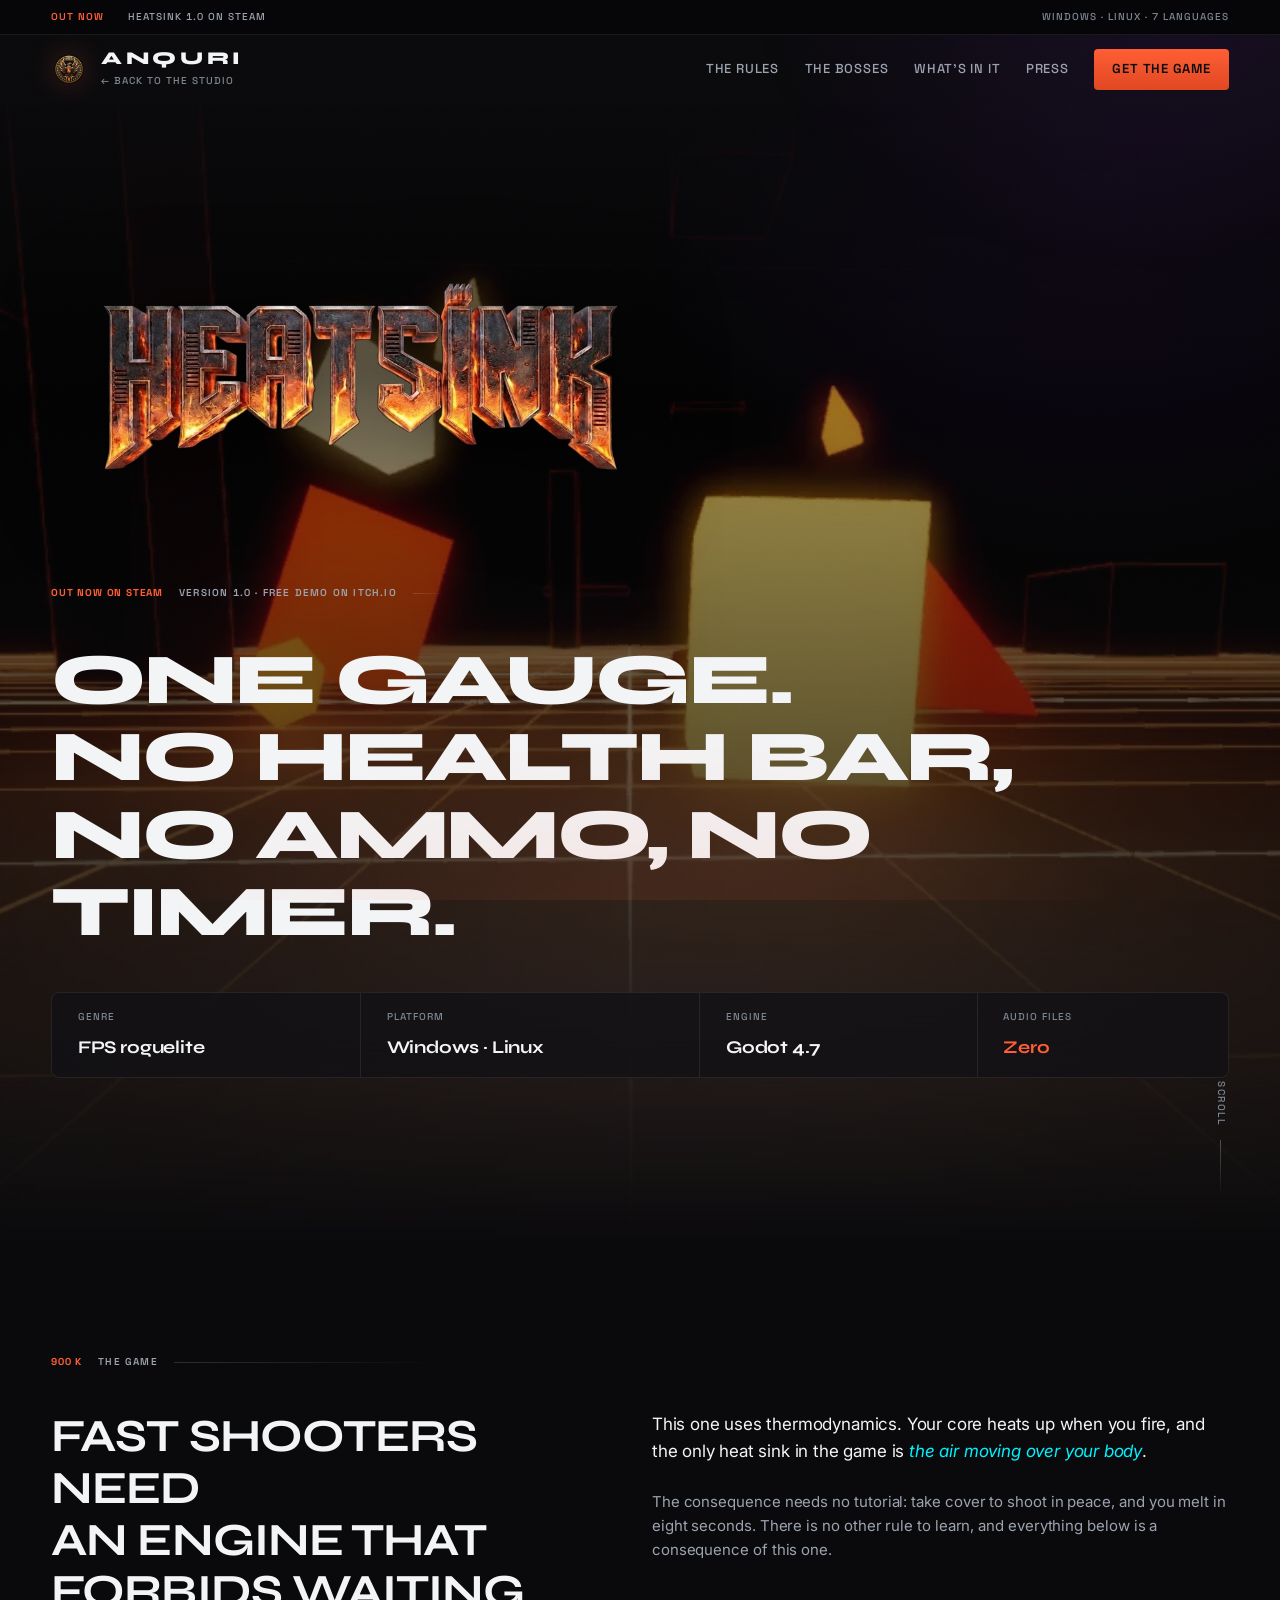
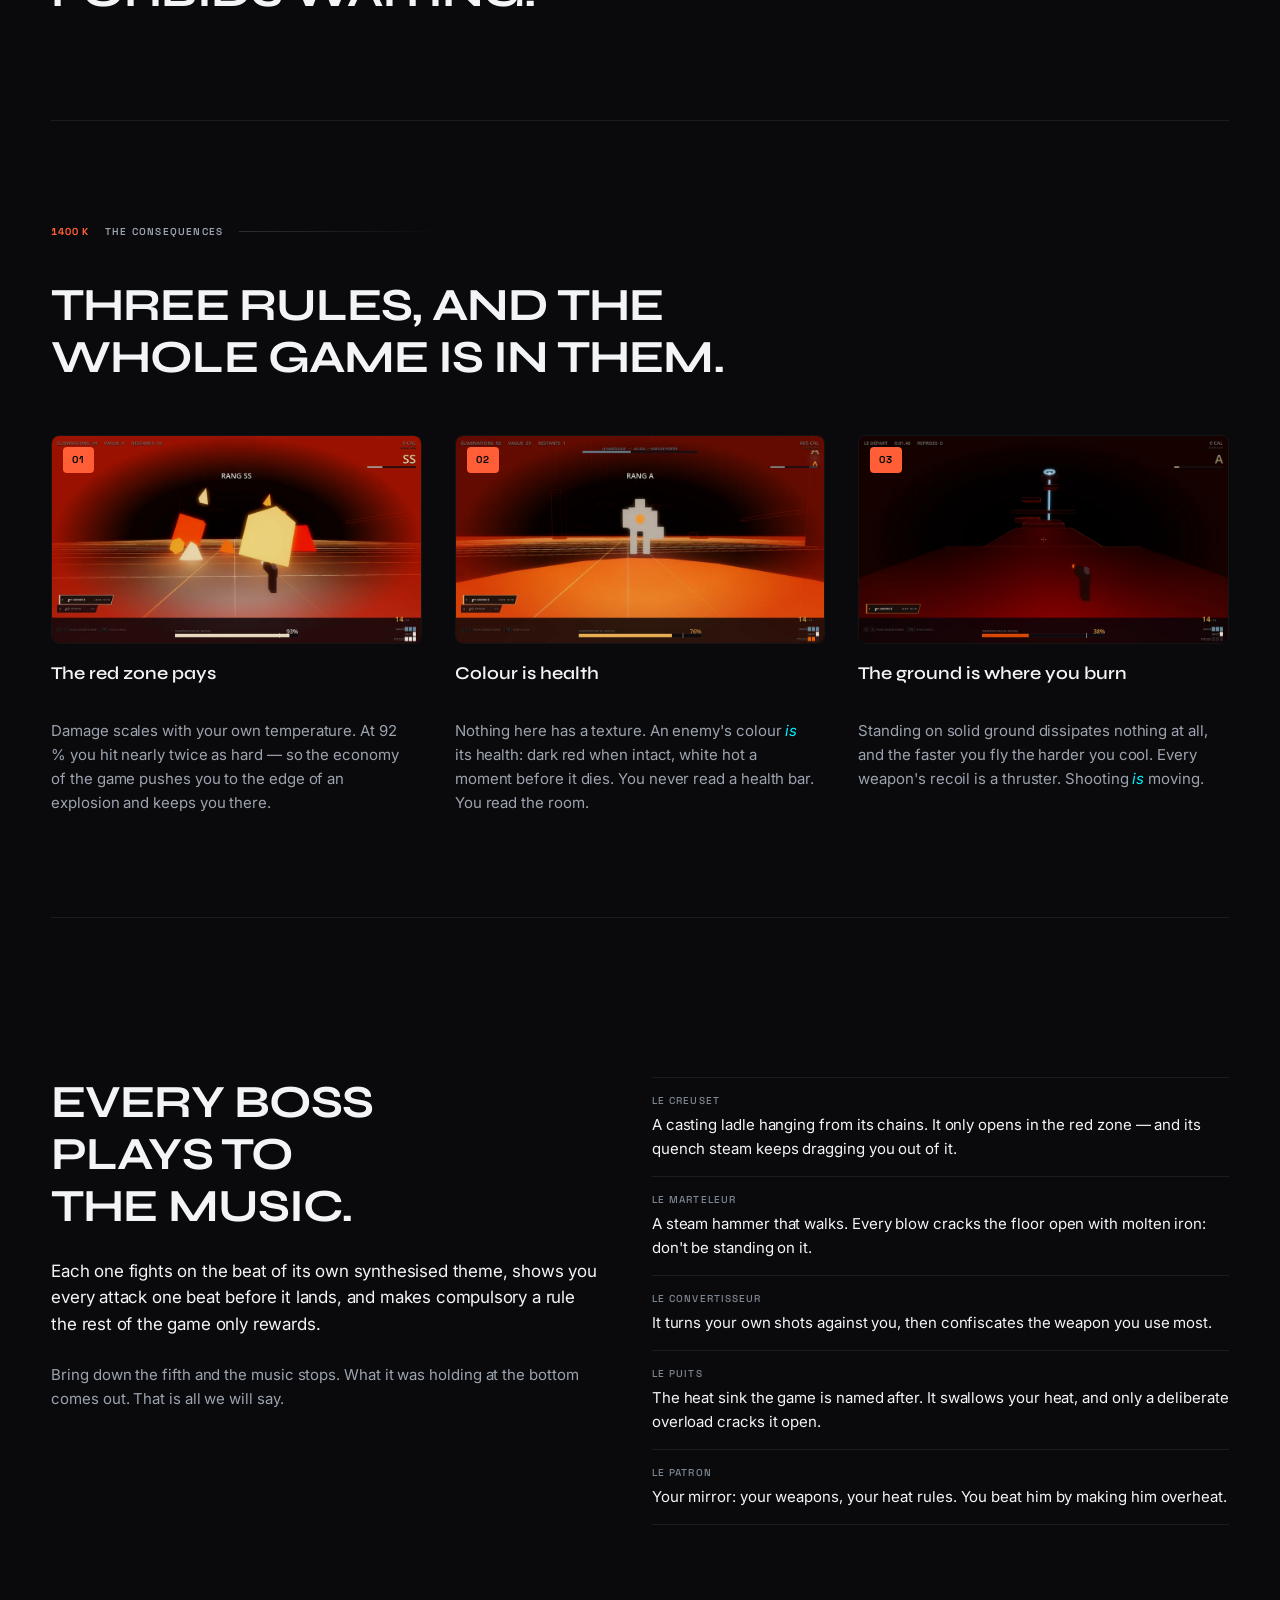
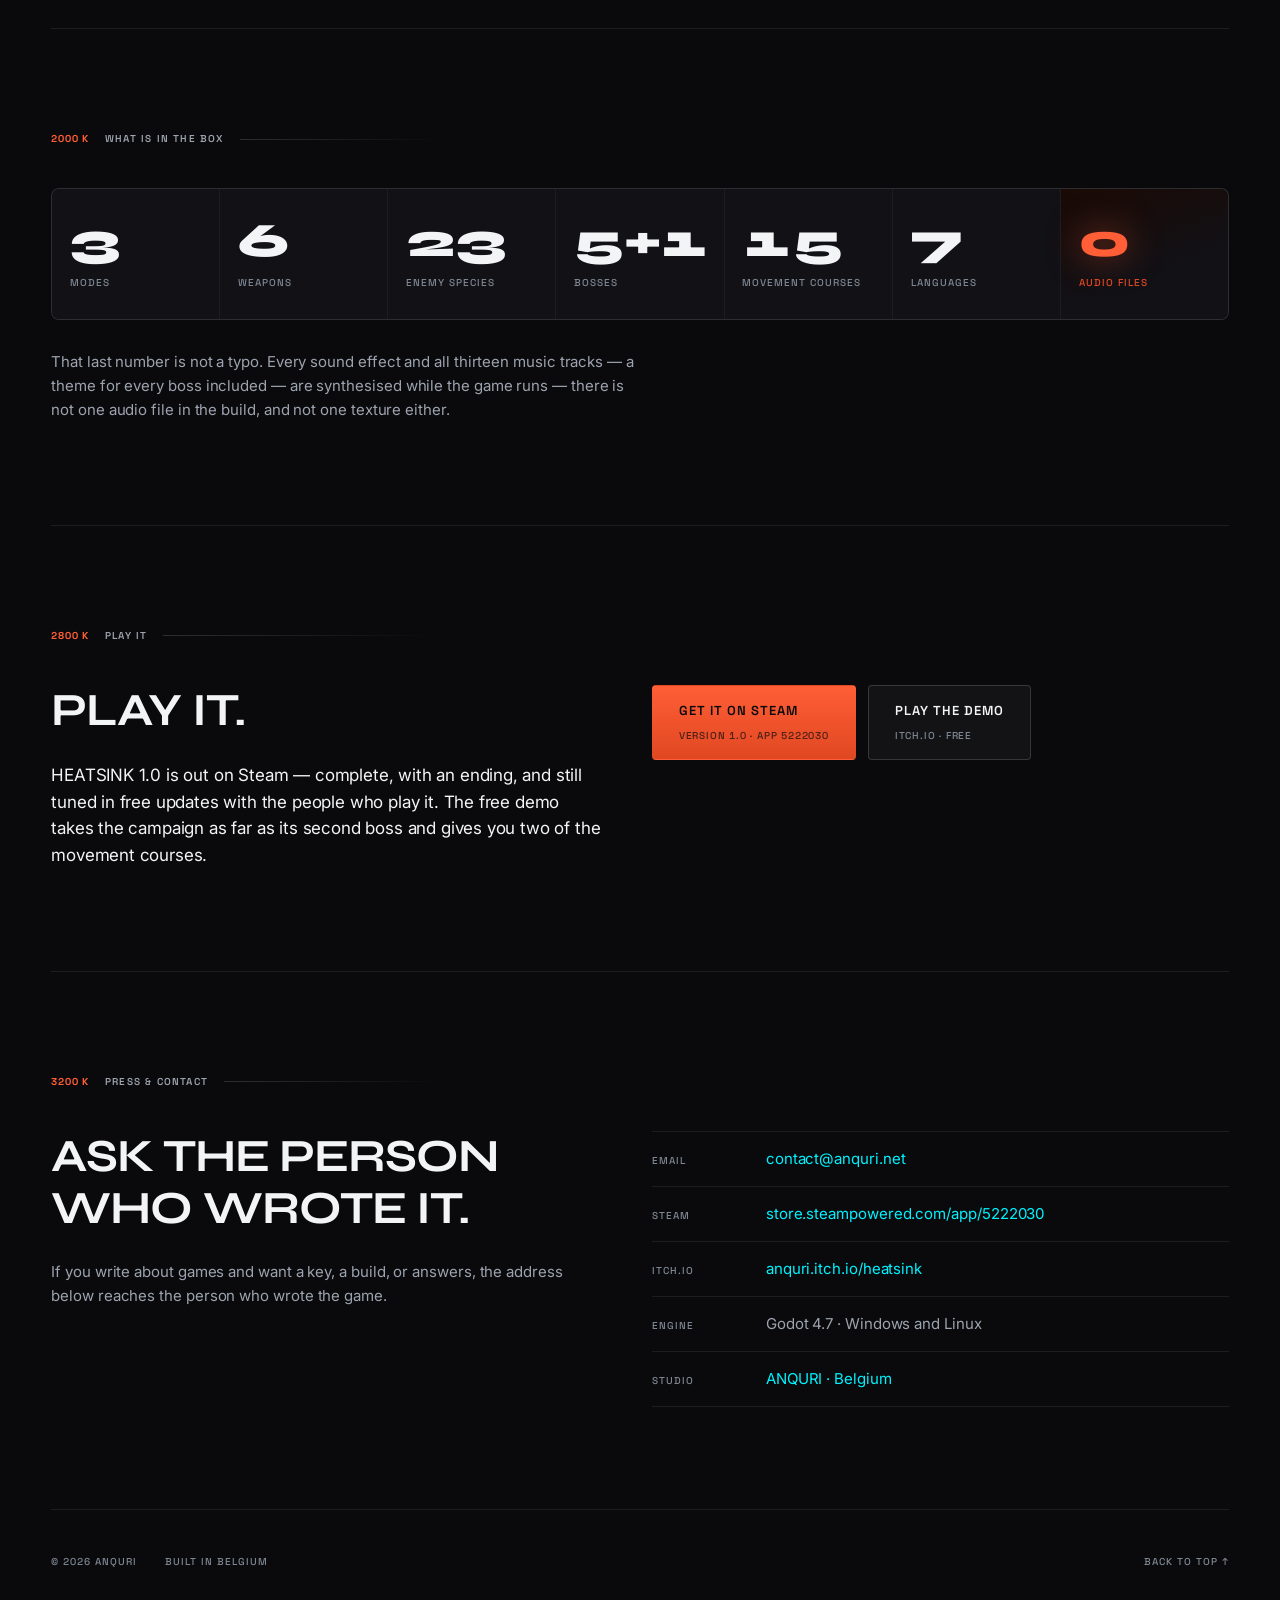
==== commit 16491cd7: "Ajoute Ludus Master" ====
--- a/heatsink.html
+++ b/heatsink.html
@@ -4,7 +4,7 @@
 <meta charset="utf-8">
 <meta name="viewport" content="width=device-width, initial-scale=1">
 <title>HEATSINK — a shooter with one gauge and no health bar — ANQURI</title>
-<meta name="description" content="HEATSINK is a fast first-person roguelite with one gauge and no health bar. Firing heats your core; the only heat sink in the game is the air moving over your body. Out now on Steam in Early Access, with a free demo.">
+<meta name="description" content="HEATSINK is a fast first-person roguelite with one gauge and no health bar. Firing heats your core; the only heat sink in the game is the air moving over your body. Out now on Steam, with a free demo.">
 <link rel="canonical" href="https://anquri.net/heatsink.html">
 
 <meta property="og:site_name" content="ANQURI">
@@ -26,7 +26,7 @@
 <link rel="preconnect" href="https://fonts.googleapis.com">
 <link rel="preconnect" href="https://fonts.gstatic.com" crossorigin>
 <link rel="stylesheet" href="https://fonts.googleapis.com/css2?family=Inter:wght@400;500;600&family=Space+Grotesk:wght@500;600;700&family=Syne:wght@700;800&display=swap">
-<link rel="stylesheet" href="style.css?v=3">
+<link rel="stylesheet" href="style.css?v=4">
 <link rel="preload" as="image" href="img/heatsink-keyart.webp" fetchpriority="high">
 
 <script type="application/ld+json">
@@ -59,7 +59,7 @@
   <span class="read">300 K</span>
 </div>
 
-<div class="strip"><div class="strip-in"><b>Out now</b> <a href="https://store.steampowered.com/app/5222030/" rel="noopener">Steam — Early Access</a> <span class="right">Windows · Linux · 7 languages</span></div></div>
+<div class="strip"><div class="strip-in"><b>Out now</b> <a href="https://store.steampowered.com/app/5222030/" rel="noopener">HEATSINK 1.0 on Steam</a> <span class="right">Windows · Linux · 7 languages</span></div></div>
 
 <header class="top">
   <div class="top-in">
@@ -72,6 +72,7 @@
     </a>
     <nav class="nav" aria-label="On this page">
       <a href="#rules">The rules</a>
+      <a href="#bosses" class="hide-s">The bosses</a>
       <a href="#box" class="hide-s">What's in it</a>
       <a href="#press">Press</a>
       <a class="cta" href="#play">Get the game</a>
@@ -88,7 +89,7 @@
   <div class="hero-in">
     <img class="wordmark rise" src="img/heatsink-wordmark.webp" width="900" height="502"
          alt="HEATSINK" fetchpriority="high">
-    <p class="tick rise" style="--d:1"><b>Out now on Steam</b> <span>Early Access · free demo on itch.io</span></p>
+    <p class="tick rise" style="--d:1"><b>Out now on Steam</b> <span>Version 1.0 · free demo on itch.io</span></p>
     <h1 class="rise" style="--d:2">One gauge.<br>No health bar,<br>no ammo, no timer.</h1>
 
     <dl class="facts rise" style="--d:3">
@@ -164,21 +165,51 @@
     </div>
   </section>
 
+  <!-- ═══ les boss ══════════════════════════════════════════════════════════
+       Refaits en octobre 2026 : chacun joue sur la musique, annonce ses coups,
+       et rend une règle obligatoire. Le sixième reste un secret.
+       ═══════════════════════════════════════════════════════════════════════ -->
+  <section id="bosses">
+    <p class="tick rise"><b>1700 K</b> <span>The bosses</span></p>
+    <div class="split">
+      <div class="stack rise">
+        <h2>Every boss<br>plays to<br>the music.</h2>
+        <p class="lede">Each one fights on the beat of its own synthesised theme,
+        shows you every attack one beat before it lands, and makes compulsory a
+        rule the rest of the game only rewards.</p>
+        <p class="muted">Bring down the fifth and the music stops. What it was
+        holding at the bottom comes out. That is all we will say.</p>
+      </div>
+      <dl class="lines rise" style="--d:1">
+        <div><dt>LE CREUSET</dt><dd>A casting ladle hanging from its chains. It only
+        opens in the red zone — and its quench steam keeps dragging you out of it.</dd></div>
+        <div><dt>LE MARTELEUR</dt><dd>A steam hammer that walks. Every blow cracks the
+        floor open with molten iron: don't be standing on it.</dd></div>
+        <div><dt>LE CONVERTISSEUR</dt><dd>It turns your own shots against you, then
+        confiscates the weapon you use most.</dd></div>
+        <div><dt>LE PUITS</dt><dd>The heat sink the game is named after. It swallows
+        your heat, and only a deliberate overload cracks it open.</dd></div>
+        <div><dt>LE PATRON</dt><dd>Your mirror: your weapons, your heat rules. You beat
+        him by making him overheat.</dd></div>
+      </dl>
+    </div>
+  </section>
+
   <!-- ═══ ce qu'il y a dans la boîte ════════════════════════════════════════ -->
   <section id="box">
     <p class="tick rise"><b>2000 K</b> <span>What is in the box</span></p>
     <div class="stats rise">
       <div><b>3</b><span>Modes</span></div>
       <div><b>6</b><span>Weapons</span></div>
-      <div><b>22</b><span>Enemy species</span></div>
-      <div><b>5</b><span>Bosses</span></div>
-      <div><b>12</b><span>Movement courses</span></div>
+      <div><b>23</b><span>Enemy species</span></div>
+      <div><b>5+1</b><span>Bosses</span></div>
+      <div><b>15</b><span>Movement courses</span></div>
       <div><b>7</b><span>Languages</span></div>
       <div class="flame"><b>0</b><span>Audio files</span></div>
     </div>
     <p class="muted rise" style="--d:1;margin-top:clamp(22px,2.6vw,30px)">
-    That last number is not a typo. Every sound effect and all six music tracks
-    are synthesised while the game runs — there is not one audio file in the
+    That last number is not a typo. Every sound effect and all thirteen music
+    tracks — a theme for every boss included — are synthesised while the game runs — there is not one audio file in the
     build, and not one texture either.</p>
   </section>
 
@@ -188,15 +219,15 @@
     <div class="split">
       <div class="stack rise">
         <h2>Play it.</h2>
-        <p class="lede">HEATSINK is out on Steam in Early Access — complete, with an
-        ending, and still being balanced with the people who play it. The free
-        demo takes the campaign as far as its second boss and gives you two of
-        the twelve movement courses.</p>
+        <p class="lede">HEATSINK 1.0 is out on Steam — complete, with an ending, and
+        still tuned in free updates with the people who play it. The free demo
+        takes the campaign as far as its second boss and gives you two of the
+        movement courses.</p>
       </div>
       <div class="rise" style="--d:1">
         <div class="doors" style="margin-top:0">
           <a class="door primary" href="https://store.steampowered.com/app/5222030/" rel="noopener">
-            Get it on Steam<small>Early Access · app 5222030</small></a>
+            Get it on Steam<small>Version 1.0 · app 5222030</small></a>
           <a class="door" href="https://anquri.itch.io/heatsink" rel="noopener">
             Play the demo<small>itch.io · free</small></a>
         </div>
@@ -232,6 +263,6 @@
 </div>
 </main>
 
-<script src="site.js?v=3" defer></script>
+<script src="site.js?v=4" defer></script>
 </body>
 </html>
--- a/style.css
+++ b/style.css
@@ -17,6 +17,8 @@
      9. règles       10. chiffres   11. boutons          12. contact
     13. pied de page 14. révélations 15. adaptatif       16. confort
     17. SURVOLT, le même site sous tension               18. serveur en ligne
+    19. SAINT-MARC, le même site après l'extinction des feux
+    20. LUDUS MASTER, le même site à la lueur des torches
    ═══════════════════════════════════════════════════════════════════════════ */
 
 /* ── 1. jetons ─────────────────────────────────────────────────────────── */
@@ -587,6 +589,104 @@
 .lines .live-mini{margin:0}
 .game .live-mini{display:flex;flex-wrap:wrap}
 
+/* ── 19. SAINT-MARC, le même site après l'extinction des feux ────────────
+   La page de SAINT-MARC (et sa rangée dans le catalogue) reprend la mise en
+   page du studio ; seuls les jetons changent. Le noir tire sur le vert d'un
+   couloir d'hôpital la nuit, la braise devient le rouge du sang (tout ce qui
+   s'actionne), le cyan devient le blanc d'un néon (la technique, les liens).
+   La jauge est un pouls : elle se remplit du calme (64) à la panique (172).
+   ──────────────────────────────────────────────────────────────────────── */
+.t-marc{
+  --void:#040606;
+  --forge:#070909;
+  --slag:#0F1413;
+  --slag-2:#151C1B;
+  --glass:rgba(15,20,19,.72);
+  --glass-2:rgba(21,28,27,.86);
+
+  --ink:#ECF1EF;
+  --ash:#9BA7A4;
+  --ash-2:#7F8C89;
+
+  --ember:#E5484D;          /* le sang : c'est lui qui s'actionne ici */
+  --ember-dim:#C2363B;
+  --brass:#CDEFE6;          /* le blanc d'un néon : la couleur technique */
+  --gold:#FFFFFF;
+  --violet:#3F7A6C;         /* le vert malade des murs : la lueur d'ambiance */
+  --white-hot:#FFF4F2;
+
+  --ember-rgb:229,72,77;
+  --brass-rgb:205,239,230;
+  --violet-rgb:63,122,108;
+  --void-rgb:4,6,6;
+  --on-accent:#140405;
+  --on-accent-rgb:20,4,5;
+  --flame-bg:#1E0708;
+  --gauge-fill:linear-gradient(to top,#20302D 0%,#3F7A6C 30%,#9A3236 62%,#E5484D 86%,#FFF4F2 100%);
+}
+body.t-marc{background:var(--forge)}
+.t-marc .hero .wordmark{width:min(620px,82%)}
+.t-marc .hero-bg img{object-position:center 50%}
+/* le mot qui chauffe devient le mot qui saigne, sous un halo de néon */
+.t-marc .glow{text-shadow:0 0 28px rgba(229,72,77,.5),0 0 70px rgba(205,239,230,.12)}
+/* la voix intérieure : ce que le personnage se dit, cité tel quel */
+.voice{margin:0;padding:0;list-style:none;display:grid;gap:clamp(14px,1.8vw,22px)}
+.voice li{margin:0;padding:0 0 0 18px;border-left:2px solid rgba(var(--ember-rgb),.55);
+  font-family:"Space Grotesk",system-ui,sans-serif;font-size:var(--t-lede);line-height:1.45;color:var(--ink)}
+.voice li small{display:block;margin-top:6px;font-family:inherit;font-size:var(--t-label);
+  letter-spacing:.11em;text-transform:uppercase;color:var(--ash-2)}
+
+/* ── 20. LUDUS MASTER, le même site à la lueur des torches ──────────────
+   La page de LUDUS MASTER (et sa rangée dans le catalogue) reprend la mise en
+   page du studio ; seuls les jetons changent. Le noir tire sur la pierre
+   d'un couloir de ludus, la braise devient l'or des torches et du bronze
+   (tout ce qui s'actionne), le cyan devient l'os du sable (la technique, les
+   liens), et la lueur d'ambiance est le sang séché sur les murs. La jauge est
+   la faveur de la foule : elle monte du silence (0 %) à la clameur (100 %).
+   ──────────────────────────────────────────────────────────────────────── */
+.t-ludus{
+  --void:#070504;
+  --forge:#0C0907;
+  --slag:#16110D;
+  --slag-2:#1E1712;
+  --glass:rgba(22,17,13,.72);
+  --glass-2:rgba(30,23,18,.86);
+
+  --ink:#F2EADB;
+  --ash:#AA9D88;
+  --ash-2:#8C806C;
+
+  --ember:#E0A44A;          /* l'or des torches : c'est lui qui s'actionne ici */
+  --ember-dim:#BF8530;
+  --brass:#EAD9B6;          /* l'os du sable : la couleur technique */
+  --gold:#FFF1D2;
+  --violet:#8E2A1C;         /* le sang séché des murs : la lueur d'ambiance */
+  --white-hot:#FFF6E6;
+
+  --ember-rgb:224,164,74;
+  --brass-rgb:234,217,182;
+  --violet-rgb:142,42,28;
+  --void-rgb:7,5,4;
+  --on-accent:#1A1006;
+  --on-accent-rgb:26,16,6;
+  --flame-bg:#241306;
+  --gauge-fill:linear-gradient(to top,#2A1A10 0%,#6B2418 28%,#B5401F 52%,#E0A44A 80%,#FFF1D2 100%);
+}
+body.t-ludus{background:var(--forge)}
+.t-ludus .hero .wordmark{width:min(640px,84%)}
+.t-ludus .hero-bg img{object-position:center 40%}
+/* le mot qui chauffe devient le mot qui saigne, sous la lueur d'une torche */
+.t-ludus .glow{text-shadow:0 0 28px rgba(224,164,74,.5),0 0 70px rgba(142,42,28,.35)}
+/* les combos : une ligne par école, la préparation puis ce qu'elle ouvre */
+.combos{margin:0;padding:0;list-style:none;display:grid;gap:clamp(10px,1.4vw,14px)}
+.combos li{display:grid;grid-template-columns:minmax(110px,.8fr) 2fr;gap:6px 18px;
+  padding:14px 0;border-top:1px solid var(--line);align-items:baseline}
+.combos li b{font-family:"Space Grotesk",system-ui,sans-serif;font-size:var(--t-label);
+  letter-spacing:.11em;text-transform:uppercase;color:var(--ash-2);font-weight:600}
+.combos li span{color:var(--ink)}
+.combos li em{color:var(--ember);font-style:normal;font-weight:600}
+@media (max-width:640px){.combos li{grid-template-columns:1fr}}
+
 /* ── 16. confort et impression ─────────────────────────────────────────── */
 @media (prefers-reduced-motion:reduce){
   html{scroll-behavior:auto}
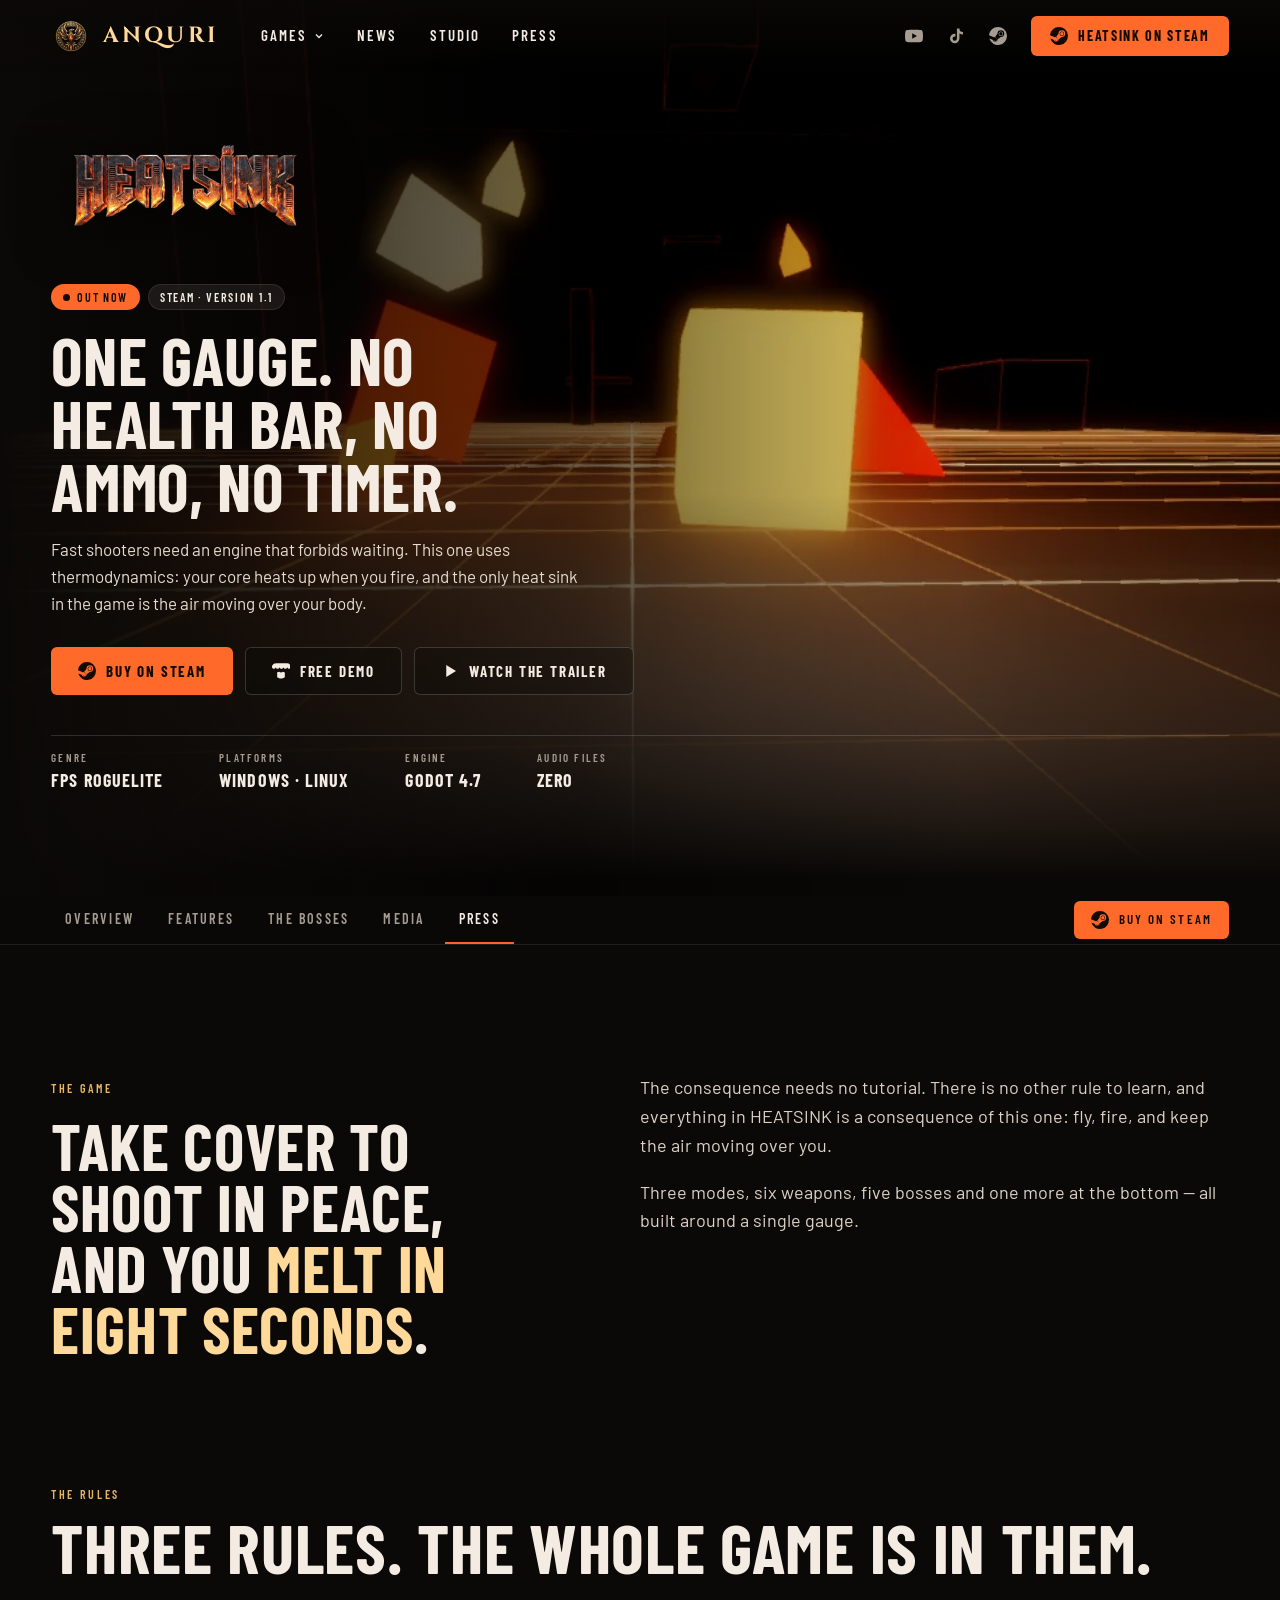
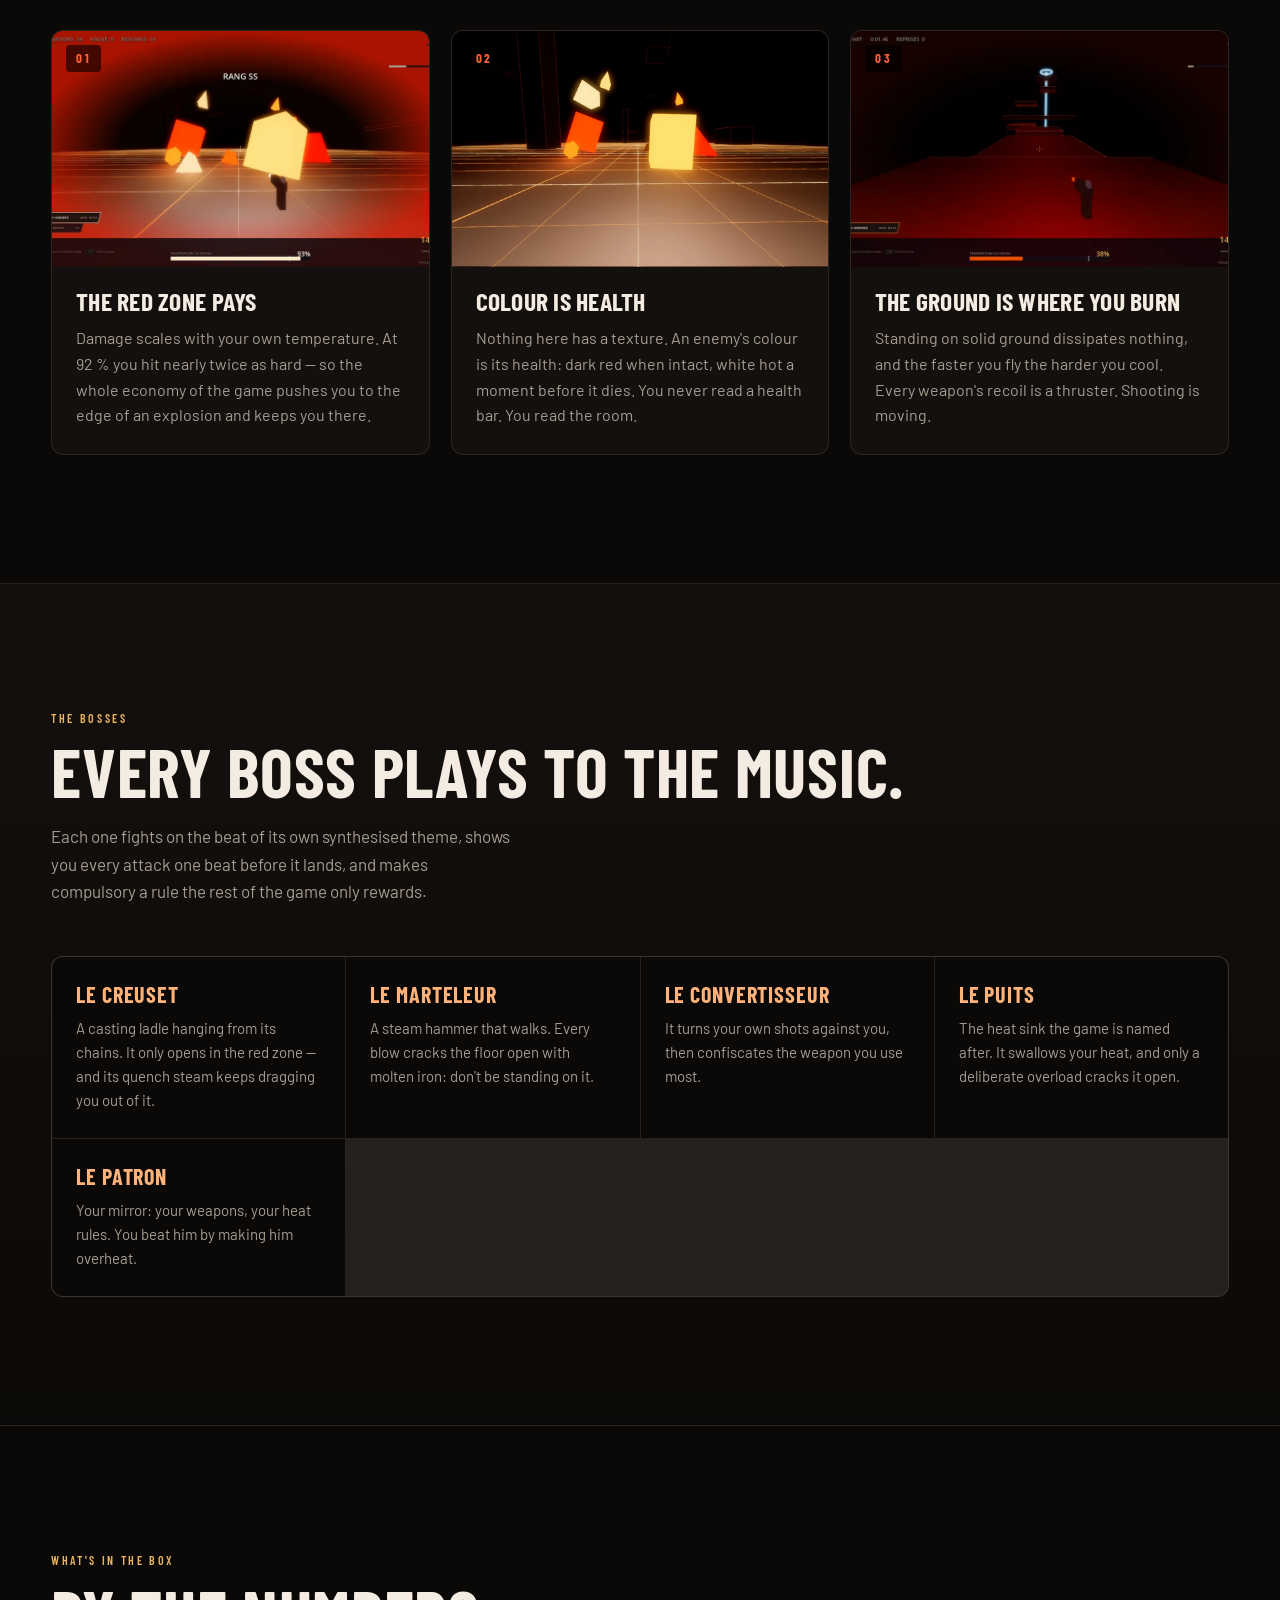
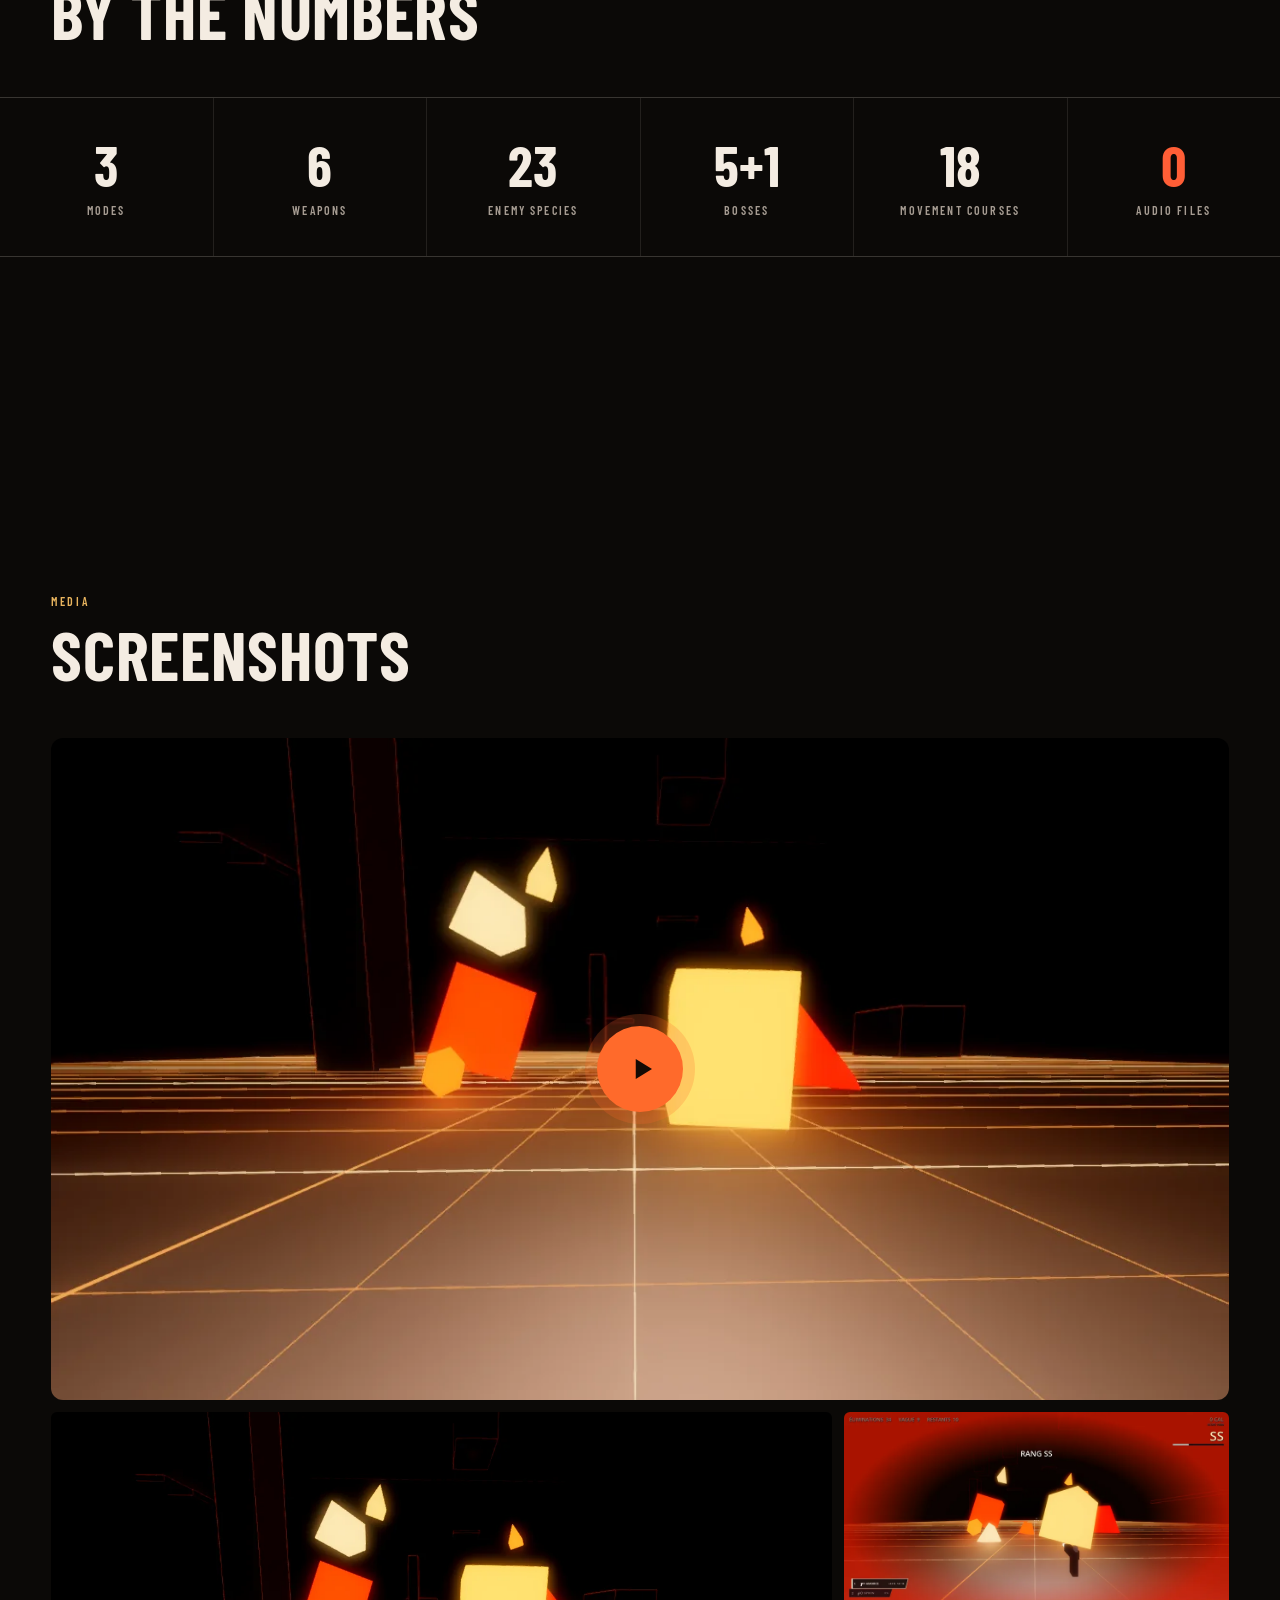
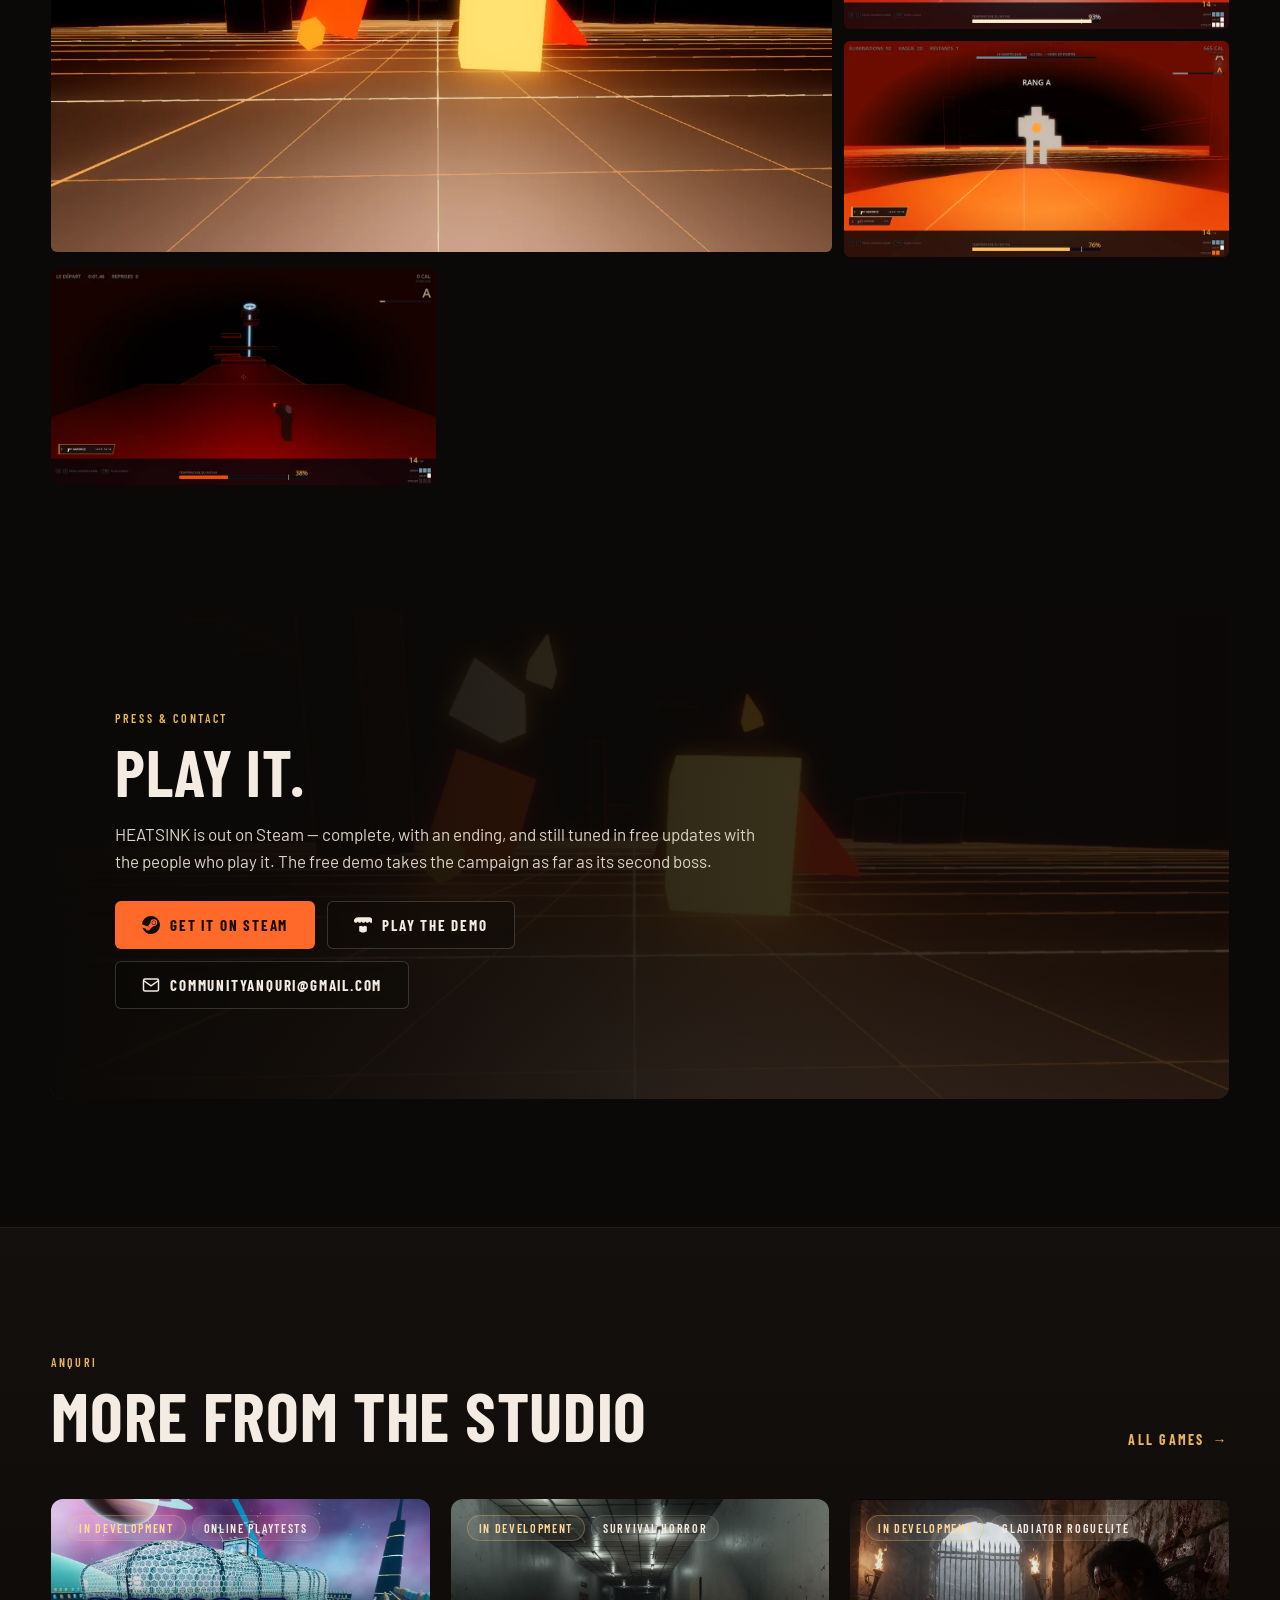
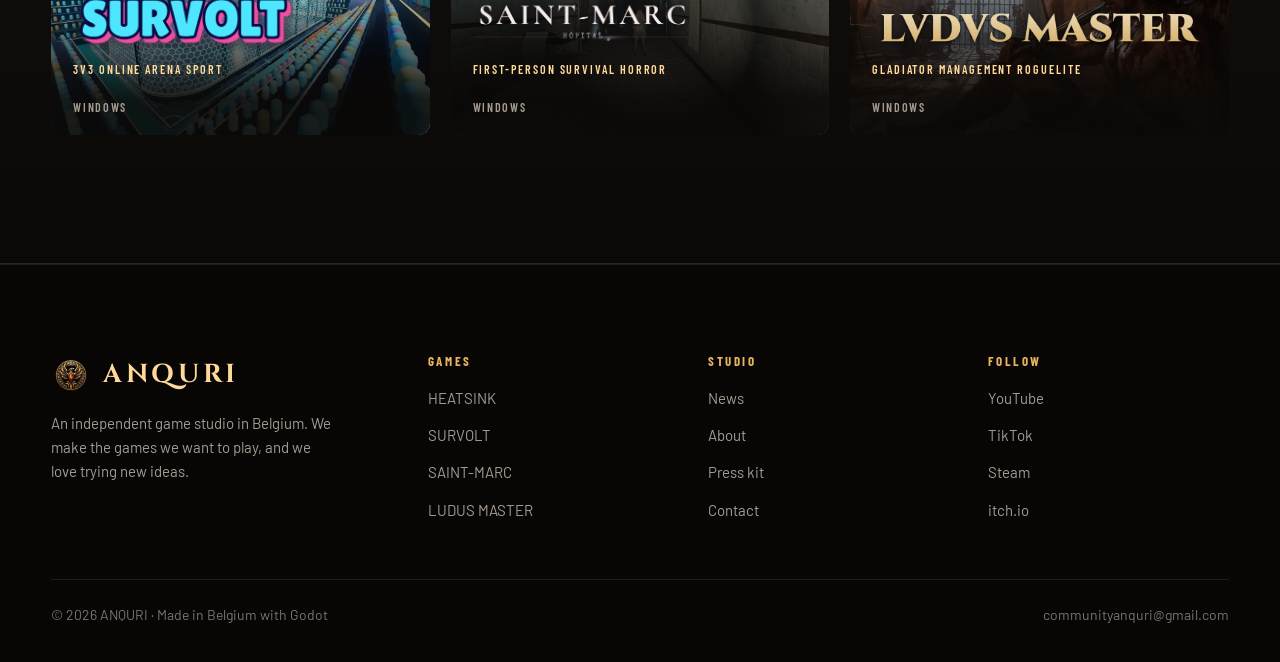
==== commit 6e076b24: "Nouveau site ANQURI : refonte complète, contact communityanquri@gmail.com" ====
--- a/heatsink.html
+++ b/heatsink.html
@@ -3,266 +3,145 @@
 <head>
 <meta charset="utf-8">
 <meta name="viewport" content="width=device-width, initial-scale=1">
-<title>HEATSINK — a shooter with one gauge and no health bar — ANQURI</title>
-<meta name="description" content="HEATSINK is a fast first-person roguelite with one gauge and no health bar. Firing heats your core; the only heat sink in the game is the air moving over your body. Out now on Steam, with a free demo.">
+<title>HEATSINK — Fast FPS roguelite by ANQURI</title>
+<meta name="description" content="HEATSINK: A fast first-person roguelite with one gauge and no health bar. Firing heats your core, and the only heat sink in the game is the air moving over your body.">
 <link rel="canonical" href="https://anquri.net/heatsink.html">
-
 <meta property="og:site_name" content="ANQURI">
-<meta property="og:title" content="HEATSINK">
-<meta property="og:description" content="One gauge. No health bar, no ammo, no timer. Out now on Steam.">
+<meta property="og:title" content="HEATSINK — Fast FPS roguelite by ANQURI">
+<meta property="og:description" content="HEATSINK: A fast first-person roguelite with one gauge and no health bar. Firing heats your core, and the only heat sink in the game is the air moving over your body.">
 <meta property="og:type" content="website">
 <meta property="og:url" content="https://anquri.net/heatsink.html">
 <meta property="og:image" content="https://anquri.net/img/og-heatsink.jpg">
-<meta property="og:image:width" content="1200">
-<meta property="og:image:height" content="630">
-<meta property="og:image:alt" content="The HEATSINK logo over a glowing arena floor.">
+<meta property="og:image:alt" content="HEATSINK key art">
 <meta name="twitter:card" content="summary_large_image">
-
-<meta name="theme-color" content="#0A0A0C">
+<meta name="theme-color" content="#0B0907">
 <link rel="icon" href="favicon.ico" sizes="32x32">
 <link rel="icon" href="img/anquri-seal.webp" type="image/webp" sizes="512x512">
 <link rel="apple-touch-icon" href="img/apple-touch-icon.png">
-
 <link rel="preconnect" href="https://fonts.googleapis.com">
 <link rel="preconnect" href="https://fonts.gstatic.com" crossorigin>
-<link rel="stylesheet" href="https://fonts.googleapis.com/css2?family=Inter:wght@400;500;600&family=Space+Grotesk:wght@500;600;700&family=Syne:wght@700;800&display=swap">
-<link rel="stylesheet" href="style.css?v=4">
-<link rel="preload" as="image" href="img/heatsink-keyart.webp" fetchpriority="high">
-
-<script type="application/ld+json">
-{"@context":"https://schema.org","@type":"VideoGame","name":"HEATSINK",
- "url":"https://anquri.net/heatsink.html",
- "image":"https://anquri.net/img/og-heatsink.jpg",
- "description":"A fast first-person roguelite with one gauge and no health bar. Firing heats your core; the only heat sink in the game is the air moving over your body.",
- "genre":["Shooter","Roguelite"],
- "gamePlatform":["PC","Windows","Linux"],
- "operatingSystem":"Windows, Linux",
- "author":{"@type":"Organization","name":"ANQURI","url":"https://anquri.net/"},
- "publisher":{"@type":"Organization","name":"ANQURI","url":"https://anquri.net/"},
- "inLanguage":["en","fr","de","es","it","pt","ru"]}
-</script>
+<link rel="stylesheet" href="https://fonts.googleapis.com/css2?family=Barlow:wght@400;500;600&family=Barlow+Condensed:wght@600;700&family=Cinzel:wght@700&display=swap">
+<link rel="stylesheet" href="style.css?v=7">
+<link rel="preload" as="image" href="img/heatsink-keyart.webp">
 </head>
-<body>
+<body class="t-heat">
 <a class="skip" href="#main">Skip to content</a>
-
-<!-- ═══ la jauge ════════════════════════════════════════════════════════════
-     Sur la page du jeu, la jauge du site EST la jauge du jeu : elle monte de
-     300 K (l'ambiante) à 3200 K, et les repères tombent sur les températures
-     qui titrent les sections. Le site se lit comme une montée en température.
-     ═══════════════════════════════════════════════════════════════════════ -->
-<div class="gauge" aria-hidden="true">
-  <span class="label">Core temp</span>
-  <div class="track">
-    <div class="ticks"><i style="top:25%"></i><i style="top:50%"></i><i style="top:75%"></i></div>
-    <div class="fill"></div>
-  </div>
-  <span class="read">300 K</span>
-</div>
-
-<div class="strip"><div class="strip-in"><b>Out now</b> <a href="https://store.steampowered.com/app/5222030/" rel="noopener">HEATSINK 1.0 on Steam</a> <span class="right">Windows · Linux · 7 languages</span></div></div>
-
-<header class="top">
-  <div class="top-in">
-    <a class="brand" href="index.html" aria-label="ANQURI — back to the studio">
-      <img src="img/anquri-seal.webp" width="512" height="512" alt="">
-      <span>
-        <span class="name">ANQURI</span>
-        <span class="role">← Back to the studio</span>
-      </span>
-    </a>
-    <nav class="nav" aria-label="On this page">
-      <a href="#rules">The rules</a>
-      <a href="#bosses" class="hide-s">The bosses</a>
-      <a href="#box" class="hide-s">What's in it</a>
-      <a href="#press">Press</a>
-      <a class="cta" href="#play">Get the game</a>
+<header class="head">
+  <div class="head-in">
+    <a class="logo" href="index.html" aria-label="ANQURI — home"><img src="img/anquri-seal.webp" alt="" width="512" height="512"><b>ANQURI</b></a>
+    <nav class="menu" aria-label="Main">
+      <div class="has-mega"><button type="button" aria-expanded="false" aria-controls="mega-games">Games <svg viewBox="0 0 24 24" fill="none" stroke="currentColor" stroke-width="2.5" aria-hidden="true"><path d="m6 9 6 6 6-6"/></svg></button>
+        <div class="mega" id="mega-games"><div class="mega-in"><a class="mega-card" href="heatsink.html"><img class="bg" src="img/heatsink-keyart.webp" alt="" loading="lazy" width="1232" height="706">
+<span class="cap"><b>HEATSINK</b><span>Out now</span></span></a><a class="mega-card" href="survolt.html"><img class="bg" src="img/survolt-keyart.webp" alt="" loading="lazy" width="1232" height="706">
+<span class="cap"><b>SURVOLT</b><span>In development</span></span></a><a class="mega-card" href="saint-marc.html"><img class="bg" src="img/saint-marc-keyart.webp" alt="" loading="lazy" width="1232" height="706">
+<span class="cap"><b>SAINT-MARC</b><span>In development</span></span></a><a class="mega-card" href="ludus-master.html"><img class="bg" src="img/ludus-keyart.webp" alt="" loading="lazy" width="1232" height="706">
+<span class="cap"><b>LUDUS MASTER</b><span>In development</span></span></a></div></div></div>
+      <a href="index.html#news">News</a>
+      <a href="index.html#studio">Studio</a>
+      <a href="index.html#press">Press</a>
     </nav>
+    <div class="head-right"><div class="socials"><a href="https://www.youtube.com/@anquristudio" rel="noopener" aria-label="ANQURI on YouTube"><svg viewBox="0 0 24 24" fill="currentColor" aria-hidden="true"><path d="M23.5 6.2a3 3 0 0 0-2.1-2.1C19.5 3.6 12 3.6 12 3.6s-7.5 0-9.4.5A3 3 0 0 0 .5 6.2 31 31 0 0 0 0 12a31 31 0 0 0 .5 5.8 3 3 0 0 0 2.1 2.1c1.9.5 9.4.5 9.4.5s7.5 0 9.4-.5a3 3 0 0 0 2.1-2.1A31 31 0 0 0 24 12a31 31 0 0 0-.5-5.8zM9.6 15.6V8.4l6.3 3.6-6.3 3.6z"/></svg></a><a href="https://www.tiktok.com/@anquristudio" rel="noopener" aria-label="ANQURI on TikTok"><svg viewBox="0 0 24 24" fill="currentColor" aria-hidden="true"><path d="M16.6 2h-3.4v13.4a2.9 2.9 0 1 1-2.9-2.9c.3 0 .6 0 .9.1V9.1a6.3 6.3 0 1 0 5.4 6.3V8.6a8 8 0 0 0 4.7 1.5V6.7a4.7 4.7 0 0 1-4.7-4.7z"/></svg></a><a href="https://store.steampowered.com/app/5222030/" rel="noopener" aria-label="HEATSINK on Steam"><svg viewBox="0 0 24 24" fill="currentColor" aria-hidden="true"><path d="M12 0a12 12 0 0 0-12 11l6.4 2.7a3.4 3.4 0 0 1 2-.6l2.9-4.2v-.1a4.5 4.5 0 1 1 4.5 4.5h-.1l-4.1 3v.1a3.4 3.4 0 0 1-6.7.7L.4 15.3A12 12 0 1 0 12 0zM7.5 18.2l-1.5-.6a2.5 2.5 0 1 0 1.4-3.4l1.5.6a1.9 1.9 0 1 1-1.4 3.4zm8.3-6.3a3 3 0 1 0 0-6 3 3 0 0 0 0 6zm0-5.3a2.3 2.3 0 1 1 0 4.6 2.3 2.3 0 0 1 0-4.6z"/></svg></a></div><a class="btn primary" href="https://store.steampowered.com/app/5222030/" rel="noopener"><svg viewBox="0 0 24 24" fill="currentColor" aria-hidden="true"><path d="M12 0a12 12 0 0 0-12 11l6.4 2.7a3.4 3.4 0 0 1 2-.6l2.9-4.2v-.1a4.5 4.5 0 1 1 4.5 4.5h-.1l-4.1 3v.1a3.4 3.4 0 0 1-6.7.7L.4 15.3A12 12 0 1 0 12 0zM7.5 18.2l-1.5-.6a2.5 2.5 0 1 0 1.4-3.4l1.5.6a1.9 1.9 0 1 1-1.4 3.4zm8.3-6.3a3 3 0 1 0 0-6 3 3 0 0 0 0 6zm0-5.3a2.3 2.3 0 1 1 0 4.6 2.3 2.3 0 0 1 0-4.6z"/></svg>HEATSINK on Steam</a></div>
+    <button class="burger" type="button" aria-label="Menu" aria-expanded="false" aria-controls="drawer"><span></span><span></span><span></span></button>
   </div>
 </header>
+<nav class="drawer" id="drawer" aria-label="Mobile">
+  <a href="index.html#games">Games</a><div class="sub"><a href="heatsink.html">HEATSINK</a><a href="survolt.html">SURVOLT</a><a href="saint-marc.html">SAINT-MARC</a><a href="ludus-master.html">LUDUS MASTER</a></div>
+  <a href="index.html#news">News</a><a href="index.html#studio">Studio</a><a href="index.html#press">Press</a>
+  <a class="btn primary" href="https://store.steampowered.com/app/5222030/" rel="noopener"><svg viewBox="0 0 24 24" fill="currentColor" aria-hidden="true"><path d="M12 0a12 12 0 0 0-12 11l6.4 2.7a3.4 3.4 0 0 1 2-.6l2.9-4.2v-.1a4.5 4.5 0 1 1 4.5 4.5h-.1l-4.1 3v.1a3.4 3.4 0 0 1-6.7.7L.4 15.3A12 12 0 1 0 12 0zM7.5 18.2l-1.5-.6a2.5 2.5 0 1 0 1.4-3.4l1.5.6a1.9 1.9 0 1 1-1.4 3.4zm8.3-6.3a3 3 0 1 0 0-6 3 3 0 0 0 0 6zm0-5.3a2.3 2.3 0 1 1 0 4.6 2.3 2.3 0 0 1 0-4.6z"/></svg>HEATSINK on Steam</a>
+  <div class="socials"><a href="https://www.youtube.com/@anquristudio" rel="noopener" aria-label="ANQURI on YouTube"><svg viewBox="0 0 24 24" fill="currentColor" aria-hidden="true"><path d="M23.5 6.2a3 3 0 0 0-2.1-2.1C19.5 3.6 12 3.6 12 3.6s-7.5 0-9.4.5A3 3 0 0 0 .5 6.2 31 31 0 0 0 0 12a31 31 0 0 0 .5 5.8 3 3 0 0 0 2.1 2.1c1.9.5 9.4.5 9.4.5s7.5 0 9.4-.5a3 3 0 0 0 2.1-2.1A31 31 0 0 0 24 12a31 31 0 0 0-.5-5.8zM9.6 15.6V8.4l6.3 3.6-6.3 3.6z"/></svg></a><a href="https://www.tiktok.com/@anquristudio" rel="noopener" aria-label="ANQURI on TikTok"><svg viewBox="0 0 24 24" fill="currentColor" aria-hidden="true"><path d="M16.6 2h-3.4v13.4a2.9 2.9 0 1 1-2.9-2.9c.3 0 .6 0 .9.1V9.1a6.3 6.3 0 1 0 5.4 6.3V8.6a8 8 0 0 0 4.7 1.5V6.7a4.7 4.7 0 0 1-4.7-4.7z"/></svg></a><a href="https://store.steampowered.com/app/5222030/" rel="noopener" aria-label="HEATSINK on Steam"><svg viewBox="0 0 24 24" fill="currentColor" aria-hidden="true"><path d="M12 0a12 12 0 0 0-12 11l6.4 2.7a3.4 3.4 0 0 1 2-.6l2.9-4.2v-.1a4.5 4.5 0 1 1 4.5 4.5h-.1l-4.1 3v.1a3.4 3.4 0 0 1-6.7.7L.4 15.3A12 12 0 1 0 12 0zM7.5 18.2l-1.5-.6a2.5 2.5 0 1 0 1.4-3.4l1.5.6a1.9 1.9 0 1 1-1.4 3.4zm8.3-6.3a3 3 0 1 0 0-6 3 3 0 0 0 0 6zm0-5.3a2.3 2.3 0 1 1 0 4.6 2.3 2.3 0 0 1 0-4.6z"/></svg></a></div>
+</nav>
+<main id="main">
+<section class="ghero">
+  <img class="bg" src="img/heatsink-keyart.webp" alt="" width="1232" height="706">
+  <div class="ghin">
+    <img class="wm rise" src="img/heatsink-wordmark.webp" alt="HEATSINK">
+    <div class="rise" style="--d:1;display:flex;flex-wrap:wrap;gap:8px"><span class="chip out">Out now</span><span class="chip ">Steam · Version 1.1</span></div>
+    <h1 class="rise" style="--d:2">One gauge. No health bar, no ammo, no timer.</h1>
+    <p class="lede rise" style="--d:3">Fast shooters need an engine that forbids waiting. This one uses thermodynamics: your core heats up when you fire, and the only heat sink in the game is the air moving over your body.</p>
+    <div class="actions rise" style="--d:4"><a class="btn primary" href="https://store.steampowered.com/app/5222030/" rel="noopener"><svg viewBox="0 0 24 24" fill="currentColor" aria-hidden="true"><path d="M12 0a12 12 0 0 0-12 11l6.4 2.7a3.4 3.4 0 0 1 2-.6l2.9-4.2v-.1a4.5 4.5 0 1 1 4.5 4.5h-.1l-4.1 3v.1a3.4 3.4 0 0 1-6.7.7L.4 15.3A12 12 0 1 0 12 0zM7.5 18.2l-1.5-.6a2.5 2.5 0 1 0 1.4-3.4l1.5.6a1.9 1.9 0 1 1-1.4 3.4zm8.3-6.3a3 3 0 1 0 0-6 3 3 0 0 0 0 6zm0-5.3a2.3 2.3 0 1 1 0 4.6 2.3 2.3 0 0 1 0-4.6z"/></svg>Buy on Steam</a><a class="btn ghost" href="https://anquri.itch.io/heatsink" rel="noopener"><svg viewBox="0 0 24 24" fill="currentColor" aria-hidden="true"><path d="M3.1 1.9C2 2.6.1 4.8 0 5.4v1.1c0 1.4 1.3 2.6 2.4 2.6 1.4 0 2.6-1.2 2.6-2.5 0 1.3 1.1 2.5 2.5 2.5S10 7.9 10 6.6c0 1.3 1.2 2.5 2.6 2.5h.1c1.4 0 2.6-1.2 2.6-2.5 0 1.3 1.1 2.5 2.5 2.5s2.5-1.2 2.5-2.5c0 1.3 1.2 2.5 2.6 2.5 1.1 0 2.4-1.2 2.4-2.6V5.4c-.1-.6-2-2.8-3.1-3.5-3.3-.1-5.6-.2-8.9-.2s-7.6.1-8.9.2zM9.5 13.1c-1.4.5-2.6.9-2.6.9v6.2c0 .3 3.6 1.9 5.1 1.9s5.1-1.6 5.1-1.9V14l-2.6-.9c-.8.6-1.6 1-2.5 1s-1.7-.4-2.5-1z"/></svg>Free demo</a><a class="btn ghost" href="#media"><svg viewBox="0 0 24 24" fill="currentColor" aria-hidden="true"><path d="M7 4v16l13-8z"/></svg>Watch the trailer</a></div>
+    <dl class="gfacts rise" style="--d:5"><div><dt>Genre</dt><dd>FPS roguelite</dd></div><div><dt>Platforms</dt><dd>Windows · Linux</dd></div><div><dt>Engine</dt><dd>Godot 4.7</dd></div><div><dt>Audio files</dt><dd>Zero</dd></div></dl>
+  </div>
+</section>
+<nav class="subnav" aria-label="HEATSINK sections"><div class="wrap"><a href="#overview">Overview</a><a href="#features">Features</a><a href="#bosses">The bosses</a><a href="#media">Media</a><a href="#press">Press</a><a class="btn primary" href="https://store.steampowered.com/app/5222030/" rel="noopener"><svg viewBox="0 0 24 24" fill="currentColor" aria-hidden="true"><path d="M12 0a12 12 0 0 0-12 11l6.4 2.7a3.4 3.4 0 0 1 2-.6l2.9-4.2v-.1a4.5 4.5 0 1 1 4.5 4.5h-.1l-4.1 3v.1a3.4 3.4 0 0 1-6.7.7L.4 15.3A12 12 0 1 0 12 0zM7.5 18.2l-1.5-.6a2.5 2.5 0 1 0 1.4-3.4l1.5.6a1.9 1.9 0 1 1-1.4 3.4zm8.3-6.3a3 3 0 1 0 0-6 3 3 0 0 0 0 6zm0-5.3a2.3 2.3 0 1 1 0 4.6 2.3 2.3 0 0 1 0-4.6z"/></svg>Buy on Steam</a></div></nav>
 
-<!-- ═══ le héros ═══════════════════════════════════════════════════════════ -->
-<section class="hero">
-  <div class="hero-bg">
-    <img src="img/heatsink-keyart.webp" width="1232" height="706" alt=""
-         fetchpriority="high" decoding="async">
+<section class="sec" id="overview">
+  <div class="wrap story">
+    <div class="rise"><span class="label">The game</span><h2 style="margin-top:16px">Take cover to shoot in peace, and you <em>melt in eight seconds</em>.</h2></div>
+    <div class="rise" style="--d:1"><p>The consequence needs no tutorial. There is no other rule to learn, and everything in HEATSINK is a consequence of this one: fly, fire, and keep the air moving over you.</p><p>Three modes, six weapons, five bosses and one more at the bottom — all built around a single gauge.</p></div>
   </div>
-  <div class="hero-in">
-    <img class="wordmark rise" src="img/heatsink-wordmark.webp" width="900" height="502"
-         alt="HEATSINK" fetchpriority="high">
-    <p class="tick rise" style="--d:1"><b>Out now on Steam</b> <span>Version 1.0 · free demo on itch.io</span></p>
-    <h1 class="rise" style="--d:2">One gauge.<br>No health bar,<br>no ammo, no timer.</h1>
-
-    <dl class="facts rise" style="--d:3">
-      <div><dt>Genre</dt><dd>FPS roguelite</dd></div>
-      <div><dt>Platform</dt><dd>Windows · Linux</dd></div>
-      <div><dt>Engine</dt><dd>Godot 4.7</dd></div>
-      <div><dt>Audio files</dt><dd class="hot">Zero</dd></div>
-    </dl>
-  </div>
-  <span class="scroll-hint" aria-hidden="true">Scroll</span>
 </section>
 
-<main id="main">
-<div class="page">
+<section class="sec" id="features" style="padding-top:0">
+  <div class="wrap">
+    <div class="sec-head rise"><div><span class="label">The rules</span><h2>Three rules. The whole game is in them.</h2></div></div>
+    <div class="rules"><article class="rule rise" style="--d:0"><div class="ph"><img src="img/heatsink-redzone.webp" alt="" loading="lazy"><span class="n">01</span></div><div class="tx"><h3>The red zone pays</h3><p>Damage scales with your own temperature. At 92 % you hit nearly twice as hard — so the whole economy of the game pushes you to the edge of an explosion and keeps you there.</p></div></article><article class="rule rise" style="--d:1"><div class="ph"><img src="img/heatsink-keyart.webp" alt="" loading="lazy"><span class="n">02</span></div><div class="tx"><h3>Colour is health</h3><p>Nothing here has a texture. An enemy&#x27;s colour is its health: dark red when intact, white hot a moment before it dies. You never read a health bar. You read the room.</p></div></article><article class="rule rise" style="--d:2"><div class="ph"><img src="img/heatsink-volee.webp" alt="" loading="lazy"><span class="n">03</span></div><div class="tx"><h3>The ground is where you burn</h3><p>Standing on solid ground dissipates nothing, and the faster you fly the harder you cool. Every weapon&#x27;s recoil is a thruster. Shooting is moving.</p></div></article></div>
+  </div>
+</section>
+<section class="sec band" id="bosses">
+  <div class="wrap">
+    <div class="sec-head rise"><div><span class="label">The bosses</span><h2>Every boss plays to the music.</h2></div><p>Each one fights on the beat of its own synthesised theme, shows you every attack one beat before it lands, and makes compulsory a rule the rest of the game only rewards.</p></div>
+    <div class="list rise"><div><b>LE CREUSET</b><p>A casting ladle hanging from its chains. It only opens in the red zone — and its quench steam keeps dragging you out of it.</p></div><div><b>LE MARTELEUR</b><p>A steam hammer that walks. Every blow cracks the floor open with molten iron: don&#x27;t be standing on it.</p></div><div><b>LE CONVERTISSEUR</b><p>It turns your own shots against you, then confiscates the weapon you use most.</p></div><div><b>LE PUITS</b><p>The heat sink the game is named after. It swallows your heat, and only a deliberate overload cracks it open.</p></div><div><b>LE PATRON</b><p>Your mirror: your weapons, your heat rules. You beat him by making him overheat.</p></div></div>
+  </div>
+</section>
+<section class="sec" aria-label="What is in the box">
+  <div class="wrap"><div class="sec-head rise"><div><span class="label">What's in the box</span><h2>By the numbers</h2></div></div></div>
+  <div class="numbers rise"><div><b>3</b><span>Modes</span></div><div><b>6</b><span>Weapons</span></div><div><b>23</b><span>Enemy species</span></div><div><b>5+1</b><span>Bosses</span></div><div><b>18</b><span>Movement courses</span></div><div><b>0</b><span>Audio files</span></div></div>
+  <div class="wrap"><p class="note rise">That last number is not a typo. Every sound effect and all thirteen music tracks are synthesised while the game runs — there is not one audio file in the build, and not one texture either.</p></div>
+</section>
+<section class="sec" id="media">
+  <div class="wrap">
+    <div class="sec-head rise"><div><span class="label">Media</span><h2>Screenshots</h2></div></div>
+    <button class="yt rise" type="button" data-yt="OvxVz4CzZLo" aria-label="Play the HEATSINK trailer" style="margin-bottom:12px"><img src="img/heatsink-keyart.webp" alt="" loading="lazy"><span class="play"><svg viewBox="0 0 24 24" fill="currentColor" aria-hidden="true"><path d="M7 4v16l13-8z"/></svg></span></button><div class="gallery rise"><button type="button" data-full="img/heatsink-keyart.webp"><img src="img/heatsink-keyart.webp" alt="HEATSINK screenshot 1" loading="lazy"></button><button type="button" data-full="img/heatsink-redzone.webp"><img src="img/heatsink-redzone.webp" alt="HEATSINK screenshot 2" loading="lazy"></button><button type="button" data-full="img/heatsink-boss.webp"><img src="img/heatsink-boss.webp" alt="HEATSINK screenshot 3" loading="lazy"></button><button type="button" data-full="img/heatsink-volee.webp"><img src="img/heatsink-volee.webp" alt="HEATSINK screenshot 4" loading="lazy"></button></div>
+  </div>
+</section>
+<div class="lightbox" role="dialog" aria-modal="true" aria-label="Screenshot"><button type="button" aria-label="Close">×</button><img src="" alt=""></div>
 
-  <!-- ═══ la règle ══════════════════════════════════════════════════════════ -->
-  <section id="rule">
-    <p class="tick rise"><b>900 K</b> <span>The game</span></p>
-    <div class="split">
-      <div class="stack rise">
-        <h2>Fast shooters need<br>an engine that<br>forbids&nbsp;waiting.</h2>
-      </div>
-      <div class="stack rise" style="--d:1">
-        <p class="lede">This one uses thermodynamics. Your core heats up when you
-        fire, and the only heat sink in the game is <em>the air moving over your
-        body</em>.</p>
-        <p class="muted">The consequence needs no tutorial: take cover to shoot in
-        peace, and you melt in eight seconds. There is no other rule to learn,
-        and everything below is a consequence of this one.</p>
-      </div>
+<section class="sec" id="press" style="padding-top:0">
+  <div class="wrap">
+    <div class="cta-band rise"><img class="bg" src="img/heatsink-keyart.webp" alt="" loading="lazy">
+      <div><span class="label">Press &amp; contact</span><h2>Play it.</h2><p>HEATSINK is out on Steam — complete, with an ending, and still tuned in free updates with the people who play it. The free demo takes the campaign as far as its second boss.</p>
+        <div class="actions"><a class="btn primary" href="https://store.steampowered.com/app/5222030/" rel="noopener"><svg viewBox="0 0 24 24" fill="currentColor" aria-hidden="true"><path d="M12 0a12 12 0 0 0-12 11l6.4 2.7a3.4 3.4 0 0 1 2-.6l2.9-4.2v-.1a4.5 4.5 0 1 1 4.5 4.5h-.1l-4.1 3v.1a3.4 3.4 0 0 1-6.7.7L.4 15.3A12 12 0 1 0 12 0zM7.5 18.2l-1.5-.6a2.5 2.5 0 1 0 1.4-3.4l1.5.6a1.9 1.9 0 1 1-1.4 3.4zm8.3-6.3a3 3 0 1 0 0-6 3 3 0 0 0 0 6zm0-5.3a2.3 2.3 0 1 1 0 4.6 2.3 2.3 0 0 1 0-4.6z"/></svg>Get it on Steam</a><a class="btn ghost" href="https://anquri.itch.io/heatsink" rel="noopener"><svg viewBox="0 0 24 24" fill="currentColor" aria-hidden="true"><path d="M3.1 1.9C2 2.6.1 4.8 0 5.4v1.1c0 1.4 1.3 2.6 2.4 2.6 1.4 0 2.6-1.2 2.6-2.5 0 1.3 1.1 2.5 2.5 2.5S10 7.9 10 6.6c0 1.3 1.2 2.5 2.6 2.5h.1c1.4 0 2.6-1.2 2.6-2.5 0 1.3 1.1 2.5 2.5 2.5s2.5-1.2 2.5-2.5c0 1.3 1.2 2.5 2.6 2.5 1.1 0 2.4-1.2 2.4-2.6V5.4c-.1-.6-2-2.8-3.1-3.5-3.3-.1-5.6-.2-8.9-.2s-7.6.1-8.9.2zM9.5 13.1c-1.4.5-2.6.9-2.6.9v6.2c0 .3 3.6 1.9 5.1 1.9s5.1-1.6 5.1-1.9V14l-2.6-.9c-.8.6-1.6 1-2.5 1s-1.7-.4-2.5-1z"/></svg>Play the demo</a><a class="btn ghost" href="mailto:communityanquri@gmail.com"><svg viewBox="0 0 24 24" fill="none" stroke="currentColor" stroke-width="2" aria-hidden="true"><rect x="2" y="4" width="20" height="16" rx="2"/><path d="m2 6 10 7 10-7"/></svg>communityanquri@gmail.com</a></div></div>
     </div>
-  </section>
+  </div>
+</section>
 
-  <!-- ═══ les trois conséquences ════════════════════════════════════════════ -->
-  <section id="rules">
-    <p class="tick rise"><b>1400 K</b> <span>The consequences</span></p>
-    <h2 class="rise" style="--d:1;margin-bottom:clamp(30px,4vw,52px)">Three rules, and the<br>whole game is in them.</h2>
-    <div class="rules">
-
-      <article class="rule rise">
-        <span class="art">
-          <img src="img/heatsink-redzone.webp" width="900" height="506" loading="lazy" decoding="async"
-               alt="In-game: the player fires deep in the red zone, the whole arena washed orange, core temperature at 93 %.">
-        </span>
-        <h3>The red zone pays</h3>
-        <p>Damage scales with your own temperature. At 92 % you hit nearly twice
-        as hard — so the economy of the game pushes you to the edge of an
-        explosion and keeps you there.</p>
-      </article>
-
-      <article class="rule rise" style="--d:1">
-        <span class="art">
-          <img src="img/heatsink-boss.webp" width="900" height="506" loading="lazy" decoding="async"
-               alt="In-game: an armoured boss glowing white against a molten floor, its body colour reading as its health.">
-        </span>
-        <h3>Colour is health</h3>
-        <p>Nothing here has a texture. An enemy's colour <em>is</em> its health:
-        dark red when intact, white hot a moment before it dies. You never read a
-        health bar. You read the room.</p>
-      </article>
-
-      <article class="rule rise" style="--d:2">
-        <span class="art">
-          <img src="img/heatsink-volee.webp" width="900" height="506" loading="lazy" decoding="async"
-               alt="In-game: a movement course of floating platforms rising above a dark red plain.">
-        </span>
-        <h3>The ground is where you burn</h3>
-        <p>Standing on solid ground dissipates nothing at all, and the faster you
-        fly the harder you cool. Every weapon's recoil is a thruster. Shooting
-        <em>is</em> moving.</p>
-      </article>
-
+<section class="sec band" aria-labelledby="more-t">
+  <div class="wrap">
+    <div class="sec-head rise"><div><span class="label">ANQURI</span><h2 id="more-t">More from the studio</h2></div><a class="arrow-link" href="index.html#games">All games</a></div>
+    <div class="more-games rise"><a class="card" href="survolt.html" data-state="dev">
+  <img class="bg" src="img/survolt-keyart.webp" alt="" loading="lazy" width="1232" height="706">
+  <div class="top"><span class="chip dev">In development</span><span class="chip ">Online playtests</span></div>
+  <div class="body"><img class="wm" src="img/survolt-wordmark.webp" alt="SURVOLT" loading="lazy">
+    <div class="genre">3v3 online arena sport</div><p class="hook">A three-a-side arena sport with one ball and two moving targets. The ball is worth more every time it changes hands — <em>pass it before you shoot it</em>.</p>
+    <div class="plat"><span>Windows</span></div></div>
+</a><a class="card" href="saint-marc.html" data-state="dev">
+  <img class="bg" src="img/saint-marc-keyart.webp" alt="" loading="lazy" width="1232" height="706">
+  <div class="top"><span class="chip dev">In development</span><span class="chip ">Survival horror</span></div>
+  <div class="body"><img class="wm" src="img/saint-marc-wordmark.webp" alt="SAINT-MARC" loading="lazy">
+    <div class="genre">First-person survival horror</div><p class="hook">A first-person survival horror game in an abandoned hospital, without a weapon. The nurse still doing her rounds cannot bear to see <em>her own face</em>.</p>
+    <div class="plat"><span>Windows</span></div></div>
+</a><a class="card" href="ludus-master.html" data-state="dev">
+  <img class="bg" src="img/ludus-keyart.webp" alt="" loading="lazy" width="1232" height="706">
+  <div class="top"><span class="chip dev">In development</span><span class="chip ">Gladiator roguelite</span></div>
+  <div class="body"><img class="wm" src="img/ludus-wordmark.webp" alt="LUDUS MASTER" loading="lazy">
+    <div class="genre">Gladiator management roguelite</div><p class="hook">Run a gladiator school in Capua, 71 BC. Buy men, train them, fight their battles in real time — and remember that <em>every wound is permanent</em>.</p>
+    <div class="plat"><span>Windows</span></div></div>
+</a></div>
+  </div>
+</section>
+</main>
+<footer class="foot">
+  <div class="wrap">
+    <div class="foot-grid">
+      <div><a class="logo" href="index.html"><img src="img/anquri-seal.webp" alt="" width="512" height="512"><b>ANQURI</b></a>
+        <p>An independent game studio in Belgium. We make the games we want to play, and we love trying new ideas.</p></div>
+      <div><h4>Games</h4><ul><li><a href="heatsink.html">HEATSINK</a></li><li><a href="survolt.html">SURVOLT</a></li><li><a href="saint-marc.html">SAINT-MARC</a></li><li><a href="ludus-master.html">LUDUS MASTER</a></li></ul></div>
+      <div><h4>Studio</h4><ul><li><a href="index.html#news">News</a></li><li><a href="index.html#studio">About</a></li><li><a href="index.html#press">Press kit</a></li><li><a href="mailto:communityanquri@gmail.com">Contact</a></li></ul></div>
+      <div><h4>Follow</h4><ul><li><a href="https://www.youtube.com/@anquristudio" rel="noopener">YouTube</a></li><li><a href="https://www.tiktok.com/@anquristudio" rel="noopener">TikTok</a></li><li><a href="https://store.steampowered.com/app/5222030/" rel="noopener">Steam</a></li><li><a href="https://anquri.itch.io/heatsink" rel="noopener">itch.io</a></li></ul></div>
     </div>
-  </section>
-
-  <!-- ═══ les boss ══════════════════════════════════════════════════════════
-       Refaits en octobre 2026 : chacun joue sur la musique, annonce ses coups,
-       et rend une règle obligatoire. Le sixième reste un secret.
-       ═══════════════════════════════════════════════════════════════════════ -->
-  <section id="bosses">
-    <p class="tick rise"><b>1700 K</b> <span>The bosses</span></p>
-    <div class="split">
-      <div class="stack rise">
-        <h2>Every boss<br>plays to<br>the music.</h2>
-        <p class="lede">Each one fights on the beat of its own synthesised theme,
-        shows you every attack one beat before it lands, and makes compulsory a
-        rule the rest of the game only rewards.</p>
-        <p class="muted">Bring down the fifth and the music stops. What it was
-        holding at the bottom comes out. That is all we will say.</p>
-      </div>
-      <dl class="lines rise" style="--d:1">
-        <div><dt>LE CREUSET</dt><dd>A casting ladle hanging from its chains. It only
-        opens in the red zone — and its quench steam keeps dragging you out of it.</dd></div>
-        <div><dt>LE MARTELEUR</dt><dd>A steam hammer that walks. Every blow cracks the
-        floor open with molten iron: don't be standing on it.</dd></div>
-        <div><dt>LE CONVERTISSEUR</dt><dd>It turns your own shots against you, then
-        confiscates the weapon you use most.</dd></div>
-        <div><dt>LE PUITS</dt><dd>The heat sink the game is named after. It swallows
-        your heat, and only a deliberate overload cracks it open.</dd></div>
-        <div><dt>LE PATRON</dt><dd>Your mirror: your weapons, your heat rules. You beat
-        him by making him overheat.</dd></div>
-      </dl>
-    </div>
-  </section>
-
-  <!-- ═══ ce qu'il y a dans la boîte ════════════════════════════════════════ -->
-  <section id="box">
-    <p class="tick rise"><b>2000 K</b> <span>What is in the box</span></p>
-    <div class="stats rise">
-      <div><b>3</b><span>Modes</span></div>
-      <div><b>6</b><span>Weapons</span></div>
-      <div><b>23</b><span>Enemy species</span></div>
-      <div><b>5+1</b><span>Bosses</span></div>
-      <div><b>15</b><span>Movement courses</span></div>
-      <div><b>7</b><span>Languages</span></div>
-      <div class="flame"><b>0</b><span>Audio files</span></div>
-    </div>
-    <p class="muted rise" style="--d:1;margin-top:clamp(22px,2.6vw,30px)">
-    That last number is not a typo. Every sound effect and all thirteen music
-    tracks — a theme for every boss included — are synthesised while the game runs — there is not one audio file in the
-    build, and not one texture either.</p>
-  </section>
-
-  <!-- ═══ y jouer ═══════════════════════════════════════════════════════════ -->
-  <section id="play">
-    <p class="tick rise"><b>2800 K</b> <span>Play it</span></p>
-    <div class="split">
-      <div class="stack rise">
-        <h2>Play it.</h2>
-        <p class="lede">HEATSINK 1.0 is out on Steam — complete, with an ending, and
-        still tuned in free updates with the people who play it. The free demo
-        takes the campaign as far as its second boss and gives you two of the
-        movement courses.</p>
-      </div>
-      <div class="rise" style="--d:1">
-        <div class="doors" style="margin-top:0">
-          <a class="door primary" href="https://store.steampowered.com/app/5222030/" rel="noopener">
-            Get it on Steam<small>Version 1.0 · app 5222030</small></a>
-          <a class="door" href="https://anquri.itch.io/heatsink" rel="noopener">
-            Play the demo<small>itch.io · free</small></a>
-        </div>
-      </div>
-    </div>
-  </section>
-
-  <!-- ═══ presse ════════════════════════════════════════════════════════════ -->
-  <section id="press">
-    <p class="tick rise"><b>3200 K</b> <span>Press &amp; contact</span></p>
-    <div class="split">
-      <div class="stack rise">
-        <h2>Ask the person<br>who wrote it.</h2>
-        <p class="muted">If you write about games and want a key, a build, or
-        answers, the address below reaches the person who wrote the game.</p>
-      </div>
-      <dl class="lines rise" style="--d:1">
-        <div><dt>Email</dt><dd><a href="mailto:contact@anquri.net">contact@anquri.net</a></dd></div>
-        <div><dt>Steam</dt><dd><a href="https://store.steampowered.com/app/5222030/" rel="noopener">store.steampowered.com/app/5222030</a></dd></div>
-        <div><dt>itch.io</dt><dd><a href="https://anquri.itch.io/heatsink" rel="noopener">anquri.itch.io/heatsink</a></dd></div>
-        <div><dt>Engine</dt><dd class="muted">Godot 4.7 · Windows and Linux</dd></div>
-        <div><dt>Studio</dt><dd><a href="index.html">ANQURI · Belgium</a></dd></div>
-      </dl>
-    </div>
-  </section>
-
-  <footer>
-    <span><a href="index.html">© 2026 ANQURI</a></span>
-    <span>Built in Belgium</span>
-    <span class="sep"><a href="#main">Back to top ↑</a></span>
-  </footer>
-
-</div>
-</main>
-
-<script src="site.js?v=4" defer></script>
+    <div class="foot-bottom"><span>© 2026 ANQURI · Made in Belgium with Godot</span><a href="mailto:communityanquri@gmail.com">communityanquri@gmail.com</a></div>
+  </div>
+</footer>
+<script src="site.js?v=7" defer></script>
 </body>
 </html>
--- a/style.css
+++ b/style.css
@@ -1,704 +1,404 @@
 /* ═══════════════════════════════════════════════════════════════════════════
-   ANQURI — feuille de style unique.
-
-   Direction : NOCTURNE CINEMATIC DARK.
-   Un noir obsidienne non réfléchissant, du verre dépoli posé dessus, et trois
-   lumières seulement : la braise (#FF5E36) pour tout ce qui s'actionne, le
-   cyan (#00F2FE) pour la technique et la télémétrie, le violet (#7928CA) pour
-   l'air qui entoure. Jamais d'ombre portée : la hiérarchie se fait par la
-   lumière et la translucidité, pas par l'axe Z.
-
-   Les couleurs se changent ici (section 1) et nulle part ailleurs. SURVOLT
-   reprend la même mise en page en redéfinissant ce seul bloc (section 17).
-
-   Plan du fichier
-     1. jetons        2. base        3. atmosphère        4. en-tête
-     5. jauge         6. titraille   7. héros             8. catalogue
-     9. règles       10. chiffres   11. boutons          12. contact
-    13. pied de page 14. révélations 15. adaptatif       16. confort
-    17. SURVOLT, le même site sous tension               18. serveur en ligne
-    19. SAINT-MARC, le même site après l'extinction des feux
-    20. LUDUS MASTER, le même site à la lueur des torches
+   ANQURI — feuille de style du site (refonte 2026)
+
+   Repères :
+     §1  jetons (couleurs, typo, rythme)         §8  carrousel « à la une »
+     §2  base                                    §9  grille des jeux + filtres
+     §3  boutons, puces, liens                   §10 bande-annonce (façade vidéo)
+     §4  en-tête, méga-menu, menu mobile         §11 actualités
+     §5  héros vidéo de l'accueil                §12 studio, presse, réseaux
+     §6  sections, titres de section             §13 pages de jeu
+     §7  révélations au défilement               §14 pied de page
+                                                 §15 thèmes par jeu
    ═══════════════════════════════════════════════════════════════════════════ */
 
-/* ── 1. jetons ─────────────────────────────────────────────────────────── */
+/* §1 ── jetons ───────────────────────────────────────────────────────────── */
 :root{
-  /* le vide et ses trois étages de verre */
-  --void:#060608;                 /* le plus profond : barre du haut */
-  --forge:#0A0A0C;                /* le sol de la page */
-  --slag:#111116;                 /* surface 1 — tuiles de verre */
-  --slag-2:#181820;               /* surface 2 — panneaux flottants */
-  --glass:rgba(17,17,22,.70);
-  --glass-2:rgba(24,24,32,.85);
-
-  /* filets : toujours en alpha, pour tenir sur n'importe quelle surface */
-  --line:rgba(255,255,255,.08);
-  --line-2:rgba(255,255,255,.15);
-  --line-3:rgba(255,255,255,.26);
-  /* le filet directionnel des conteneurs de verre : clair en haut à gauche */
-  --edge:linear-gradient(135deg,rgba(255,255,255,.12),rgba(255,255,255,.02));
-
-  /* encres */
-  --ink:#F3F4F6;                  /* principal */
-  --ash:#9CA3AF;                  /* secondaire — acier sourd */
-  --ash-2:#7E8793;                /* tertiaire, 4,8:1 : micro-étiquettes */
-
-  /* les trois lumières */
-  --ember:#FF5E36;                /* primaire — tout ce qui s'actionne */
-  --ember-dim:#E04822;
-  --brass:#00F2FE;                /* secondaire — technique, liens */
-  --gold:#8FFBFF;                 /* le cyan allumé, au survol */
-  --violet:#B574FF;               /* tertiaire — lueurs d'ambiance */
-  --white-hot:#FFFFFF;
-
-  /* les mêmes en composantes, pour les lueurs : une variante de page
-     (voir « 17. SURVOLT ») n'a qu'à redéfinir ce bloc */
-  --ember-rgb:255,94,54;
-  --brass-rgb:0,242,254;
-  --violet-rgb:121,40,202;
-  --void-rgb:10,10,12;
-  --on-accent:#0A0A0C;            /* texte posé sur la couleur vive */
-  --on-accent-rgb:10,10,12;
-  --flame-bg:#1B0A05;
-  --gauge-fill:linear-gradient(to top,#3A1206 0%,#B23A10 26%,#FF5E36 56%,#FFA24C 78%,var(--white-hot) 100%);
-
-  /* état d'un service en ligne : les seules couleurs « feu tricolore » */
-  --ok:#3DF2A0;
-  --bad:#FF5468;
-
-  /* mesures */
-  --measure:66ch;
-  --gutter:clamp(20px,4vw,64px);
+  --night:#0B0907;            /* fond : noir chaud de cendre */
+  --char:#14100D;             /* surfaces */
+  --char-2:#1C1612;
+  --line:rgba(244,236,226,.10);
+  --line-2:rgba(244,236,226,.18);
+
+  --bone:#F4ECE2;             /* texte principal */
+  --ash:#A69C92;              /* texte secondaire */
+  --ash-2:#7D746C;
+
+  --ember:#FF6A2B;            /* ce qui s'actionne */
+  --ember-2:#E2521A;
+  --gold:#E8B45E;             /* l'or du phénix : la marque */
+  --gold-2:#FFD99A;
+  --on-accent:#140A04;
+
+  --ok:#4BE39A; --bad:#FF5A5F;
+
+  --f-brand:"Cinzel", Georgia, serif;
+  --f-head:"Barlow Condensed", "Arial Narrow", Arial, sans-serif;
+  --f-body:"Barlow", "Segoe UI", Arial, sans-serif;
+
   --page:1440px;
-  --r:4px;                        /* rayon standard : bouton, puce, champ */
-  --r-lg:8px;                     /* rayon des cadres média et des panneaux */
-
-  /* échelle typographique fluide, une seule source */
-  --t-label:clamp(10px,.62vw,12px);
-  --t-body:clamp(15px,1vw,16px);
-  --t-lede:clamp(17px,1.3vw,19px);
-  --t-h3:clamp(18px,1.4vw,20px);
-  --t-h2:clamp(30px,3.6vw,48px);
-  --t-h1:clamp(40px,5.6vw,72px);
-
+  --gutter:clamp(18px,4vw,64px);
+  --r:6px; --r-lg:12px;
   --ease:cubic-bezier(.22,.61,.36,1);
-  color-scheme:dark;
+  --head-h:72px;
 }
 
-/* ── 2. base ───────────────────────────────────────────────────────────── */
+/* §2 ── base ─────────────────────────────────────────────────────────────── */
 *,*::before,*::after{box-sizing:border-box}
-html{-webkit-text-size-adjust:100%;scroll-behavior:smooth}
-body{
-  margin:0;
-  background:var(--forge);
-  color:var(--ink);
-  font-family:"Inter",system-ui,-apple-system,"Segoe UI",sans-serif;
-  font-size:var(--t-body);
-  line-height:1.6;
-  letter-spacing:-.005em;
-  -webkit-font-smoothing:antialiased;
-  -moz-osx-font-smoothing:grayscale;
-  overflow-x:hidden;
+html{scroll-behavior:smooth;-webkit-text-size-adjust:100%}
+body{margin:0;background:var(--night);color:var(--bone);font:400 17px/1.6 var(--f-body);
+  -webkit-font-smoothing:antialiased;overflow-x:hidden}
+img,video{display:block;max-width:100%}
+a{color:inherit;text-decoration:none}
+p{margin:0 0 1em}
+h1,h2,h3{margin:0;font-family:var(--f-head);font-weight:700;text-transform:uppercase;
+  letter-spacing:.01em;line-height:.95;text-wrap:balance}
+em{font-style:normal;color:var(--gold-2)}
+:focus-visible{outline:2px solid var(--gold);outline-offset:3px;border-radius:3px}
+.skip{position:absolute;left:-999px;top:8px;z-index:200;background:var(--gold);color:var(--on-accent);padding:8px 14px;border-radius:var(--r)}
+.skip:focus{left:8px}
+.sr{position:absolute;width:1px;height:1px;overflow:hidden;clip:rect(0 0 0 0);white-space:nowrap}
+.wrap{max-width:var(--page);margin:0 auto;padding:0 var(--gutter)}
+.muted{color:var(--ash)}
+.label{font:600 12px/1 var(--f-head);letter-spacing:.22em;text-transform:uppercase;color:var(--gold)}
+
+/* §3 ── boutons, puces ───────────────────────────────────────────────────── */
+.btn{display:inline-flex;align-items:center;gap:10px;min-height:48px;padding:0 26px;border-radius:var(--r);
+  font:700 15px/1 var(--f-head);letter-spacing:.12em;text-transform:uppercase;cursor:pointer;
+  border:1px solid transparent;transition:background .25s var(--ease),color .25s,border-color .25s,transform .25s var(--ease)}
+.btn:hover{transform:translateY(-2px)}
+.btn.primary{background:var(--ember);color:var(--on-accent)}
+.btn.primary:hover{background:#FF8247}
+.btn.ghost{border-color:var(--line-2);color:var(--bone);background:rgba(11,9,7,.35);backdrop-filter:blur(6px)}
+.btn.ghost:hover{border-color:var(--gold);color:var(--gold-2)}
+.btn svg{width:18px;height:18px;flex:none}
+.chip{display:inline-flex;align-items:center;gap:7px;height:26px;padding:0 11px;border-radius:999px;
+  font:600 12px/1 var(--f-head);letter-spacing:.14em;text-transform:uppercase;
+  background:rgba(244,236,226,.08);color:var(--bone);border:1px solid var(--line)}
+.chip.out{background:var(--ember);color:var(--on-accent);border-color:transparent}
+.chip.out::before{content:"";width:7px;height:7px;border-radius:50%;background:currentColor;animation:pulse 1.6s infinite}
+.chip.dev{color:var(--gold-2);border-color:rgba(232,180,94,.35)}
+@keyframes pulse{50%{opacity:.25}}
+.arrow-link{display:inline-flex;align-items:center;gap:8px;font:700 14px/1 var(--f-head);letter-spacing:.16em;
+  text-transform:uppercase;color:var(--gold)}
+.arrow-link::after{content:"→";transition:transform .25s var(--ease)}
+.arrow-link:hover::after{transform:translateX(5px)}
+
+/* §4 ── en-tête ──────────────────────────────────────────────────────────── */
+.head{position:fixed;inset:0 0 auto;z-index:100;height:var(--head-h);
+  transition:background .35s var(--ease),border-color .35s,height .35s var(--ease);
+  border-bottom:1px solid transparent}
+.head::before{content:"";position:absolute;inset:0;background:linear-gradient(rgba(11,9,7,.75),rgba(11,9,7,0));pointer-events:none;transition:opacity .35s}
+.head.solid{background:rgba(11,9,7,.92);backdrop-filter:blur(12px);border-bottom-color:var(--line)}
+.head.solid::before{opacity:0}
+.head-in{position:relative;height:100%;max-width:var(--page);margin:0 auto;padding:0 var(--gutter);
+  display:flex;align-items:center;gap:28px}
+.logo{display:flex;align-items:center;gap:12px;flex:none}
+.logo img{width:40px;height:40px}
+.logo b{font:700 22px/1 var(--f-brand);letter-spacing:.14em;color:var(--gold-2)}
+.menu{display:flex;align-items:center;gap:4px;margin-right:auto}
+.menu > a,.menu > .has-mega > button{height:var(--head-h);display:flex;align-items:center;gap:6px;padding:0 14px;
+  background:none;border:0;color:var(--bone);cursor:pointer;
+  font:600 15px/1 var(--f-head);letter-spacing:.14em;text-transform:uppercase;position:relative}
+.menu > a::after,.menu > .has-mega > button::after{content:"";position:absolute;left:14px;right:14px;bottom:18px;height:2px;
+  background:var(--ember);transform:scaleX(0);transition:transform .25s var(--ease)}
+.menu > a:hover::after,.menu > .has-mega:hover > button::after,.menu > .has-mega.open > button::after,
+.menu > a[aria-current="page"]::after{transform:scaleX(1)}
+.has-mega button svg{width:12px;height:12px;transition:transform .25s}
+.has-mega.open button svg{transform:rotate(180deg)}
+.mega{position:absolute;left:0;right:0;top:var(--head-h);background:rgba(14,11,9,.97);backdrop-filter:blur(14px);
+  border-top:1px solid var(--line);border-bottom:1px solid var(--line);
+  opacity:0;visibility:hidden;transform:translateY(-6px);transition:opacity .25s,transform .25s var(--ease),visibility .25s}
+.has-mega.open .mega{opacity:1;visibility:visible;transform:none}
+.mega-in{max-width:var(--page);margin:0 auto;padding:28px var(--gutter) 34px;display:grid;grid-template-columns:repeat(4,1fr);gap:18px}
+.mega-card{position:relative;border-radius:var(--r-lg);overflow:hidden;aspect-ratio:16/10;background:var(--char)}
+.mega-card img.bg{width:100%;height:100%;object-fit:cover;transition:transform .6s var(--ease),filter .4s}
+.mega-card:hover img.bg{transform:scale(1.06);filter:brightness(1.1)}
+.mega-card .cap{position:absolute;inset:auto 0 0;padding:14px 16px;background:linear-gradient(transparent,rgba(0,0,0,.85));
+  display:flex;justify-content:space-between;align-items:end;gap:8px}
+.mega-card .cap b{font:700 20px/1 var(--f-head);letter-spacing:.06em;text-transform:uppercase}
+.mega-card .cap span{font:600 11px/1 var(--f-head);letter-spacing:.16em;text-transform:uppercase;color:var(--gold-2)}
+.head-right{display:flex;align-items:center;gap:14px}
+.socials{display:flex;gap:4px}
+.socials a{width:38px;height:38px;display:grid;place-items:center;border-radius:50%;color:var(--ash);transition:color .2s,background .2s}
+.socials a:hover{color:var(--bone);background:rgba(244,236,226,.08)}
+.socials svg{width:18px;height:18px}
+.head .btn{min-height:40px;padding:0 18px;font-size:14px}
+.burger{display:none;width:44px;height:44px;border:0;background:none;color:var(--bone);cursor:pointer}
+.burger span{display:block;width:24px;height:2px;margin:5px auto;background:currentColor;transition:transform .3s,opacity .3s}
+.nav-open .burger span:nth-child(1){transform:translateY(7px) rotate(45deg)}
+.nav-open .burger span:nth-child(2){opacity:0}
+.nav-open .burger span:nth-child(3){transform:translateY(-7px) rotate(-45deg)}
+.drawer{display:none}
+@media (max-width:1080px){
+  .menu,.head-right .socials,.head-right .btn{display:none}
+  .burger{display:block;margin-left:auto}
+  .drawer{display:block;position:fixed;inset:var(--head-h) 0 0;z-index:99;background:var(--night);
+    padding:24px var(--gutter) 40px;overflow-y:auto;transform:translateX(100%);transition:transform .35s var(--ease)}
+  .nav-open .drawer{transform:none}
+  .drawer a{display:block;padding:16px 0;border-bottom:1px solid var(--line);font:700 26px/1 var(--f-head);text-transform:uppercase;letter-spacing:.06em}
+  .drawer .sub a{font-size:18px;color:var(--ash);padding:12px 0 12px 16px}
+  .drawer .btn{margin-top:26px;width:100%;justify-content:center}
+  .drawer .socials{margin-top:20px}
 }
-img,svg{max-width:100%;display:block;height:auto}
-a{color:var(--brass);text-decoration:none;text-underline-offset:4px;
-  text-decoration-thickness:1px;transition:color .18s var(--ease)}
-a:hover{color:var(--gold)}
-:focus-visible{outline:2px solid var(--ember);outline-offset:3px;border-radius:var(--r)}
-::selection{background:var(--ember);color:var(--on-accent)}
-strong,b{font-weight:600}
-hr{border:0;border-top:1px solid var(--line);margin:0}
-
-/* la fonte des étiquettes : géométrique, capitales, approche large */
-.mono,.tick,.state,.more,.door,.facts dt,.stats span,.lines dt,footer,
-.gauge .label,.gauge .read,.scroll-hint,.strip,.live-head,.live-foot,.live-mini{
-  font-family:"Space Grotesk",ui-monospace,SFMono-Regular,Menlo,monospace;
-  font-feature-settings:"tnum" 1;
+
+/* §5 ── héros vidéo ──────────────────────────────────────────────────────── */
+.hero{position:relative;min-height:100svh;display:flex;align-items:flex-end;overflow:hidden;background:#000}
+.hero video,.hero .poster{position:absolute;inset:0;width:100%;height:100%;object-fit:cover}
+.hero .poster{z-index:0}
+.hero video{z-index:1}
+.hero::after{content:"";position:absolute;inset:0;z-index:2;
+  background:linear-gradient(180deg,rgba(11,9,7,.15) 0%,rgba(11,9,7,0) 40%,rgba(11,9,7,.6) 78%,var(--night) 100%),
+             radial-gradient(ellipse at 20% 80%,rgba(11,9,7,.55),transparent 60%)}
+.hero-in{position:relative;z-index:3;width:100%;max-width:var(--page);margin:0 auto;padding:0 var(--gutter) clamp(56px,9vh,110px)}
+.hero h1{font-size:clamp(54px,9vw,148px);max-width:12ch}
+.hero h1 .brand{font-family:var(--f-brand);font-weight:700;letter-spacing:.06em;color:var(--gold-2);text-transform:none}
+.hero .lede{max-width:52ch;margin:22px 0 32px;font-size:clamp(17px,1.35vw,21px);color:#E8DED3}
+.hero .actions{display:flex;flex-wrap:wrap;gap:12px}
+.hero .sound{position:absolute;z-index:4;right:var(--gutter);bottom:clamp(56px,9vh,110px);
+  width:48px;height:48px;border-radius:50%;border:1px solid var(--line-2);background:rgba(11,9,7,.45);color:var(--bone);cursor:pointer;display:grid;place-items:center}
+.hero .sound svg{width:20px;height:20px}
+.hero .sound:hover{border-color:var(--gold)}
+.scroll-cue{position:absolute;z-index:4;left:50%;bottom:18px;width:1px;height:46px;background:linear-gradient(var(--gold),transparent);animation:cue 2.2s infinite}
+@keyframes cue{0%{transform:scaleY(0);transform-origin:top}50%{transform:scaleY(1);transform-origin:top}51%{transform-origin:bottom}100%{transform:scaleY(0);transform-origin:bottom}}
+
+/* §6 ── sections ─────────────────────────────────────────────────────────── */
+section{position:relative}
+.sec{padding:clamp(72px,10vw,140px) 0}
+.sec-head{display:flex;flex-wrap:wrap;align-items:end;justify-content:space-between;gap:20px;margin-bottom:clamp(30px,4vw,52px)}
+.sec-head h2{font-size:clamp(40px,5.4vw,84px)}
+.sec-head .label{display:block;margin-bottom:14px}
+.sec-head p{max-width:46ch;margin:0;color:var(--ash)}
+.divider{height:1px;background:var(--line)}
+
+/* §7 ── révélations ──────────────────────────────────────────────────────── */
+.rise{opacity:0;transform:translateY(26px);transition:opacity .8s var(--ease),transform .8s var(--ease);transition-delay:calc(var(--d,0) * 90ms)}
+.rise.in{opacity:1;transform:none}
+@media (prefers-reduced-motion:reduce){
+  .rise{opacity:1;transform:none;transition:none}
+  .scroll-cue,.chip.out::before{animation:none}
+  html{scroll-behavior:auto}
 }
-.sr{position:absolute;width:1px;height:1px;margin:-1px;padding:0;overflow:hidden;
-  clip-path:inset(50%);white-space:nowrap;border:0}
-.skip{position:fixed;top:-100px;left:16px;z-index:200;background:var(--ember);
-  color:var(--on-accent);padding:12px 18px;border-radius:var(--r);
-  font-family:"Space Grotesk",ui-monospace,monospace;font-weight:600;
-  font-size:12px;letter-spacing:.08em;text-transform:uppercase;transition:top .2s var(--ease)}
-.skip:focus{top:16px;color:var(--on-accent)}
-
-/* ── 3. atmosphère ─────────────────────────────────────────────────────────
-   Deux couches fixes, sous tout le reste et jamais cliquables :
-   · le grain — une turbulence SVG à 3 %, qui empêche les dégradés de faire
-     des bandes sur un écran 8 bits ;
-   · les lueurs — une braise au bas de la page et un violet en haut à droite,
-     très diffus : c'est tout ce qui éclaire le vide.
-   ──────────────────────────────────────────────────────────────────────── */
-body::before{
-  content:"";position:fixed;inset:0;z-index:1;pointer-events:none;opacity:.035;
-  background-image:url("data:image/svg+xml,%3Csvg xmlns='http://www.w3.org/2000/svg' width='180' height='180'%3E%3Cfilter id='n'%3E%3CfeTurbulence type='fractalNoise' baseFrequency='.85' numOctaves='3'/%3E%3C/filter%3E%3Crect width='180' height='180' filter='url(%23n)'/%3E%3C/svg%3E");
-  mix-blend-mode:overlay;
+
+/* §8 ── carrousel « à la une » ───────────────────────────────────────────── */
+.feature{position:relative;height:min(78vh,760px);min-height:520px;overflow:hidden;border-radius:var(--r-lg);background:var(--char)}
+.slide{position:absolute;inset:0;opacity:0;visibility:hidden;transition:opacity .9s var(--ease),visibility .9s}
+.slide.on{opacity:1;visibility:visible}
+.slide .bg{position:absolute;inset:0;width:100%;height:100%;object-fit:cover;transform:scale(1.08);transition:transform 7s linear}
+.slide.on .bg{transform:scale(1)}
+.slide::after{content:"";position:absolute;inset:0;background:linear-gradient(90deg,rgba(11,9,7,.92) 0%,rgba(11,9,7,.65) 38%,rgba(11,9,7,0) 72%),
+  linear-gradient(0deg,rgba(11,9,7,.85),transparent 45%)}
+.slide-in{position:absolute;z-index:2;left:clamp(24px,5vw,72px);bottom:clamp(96px,14vh,140px);max-width:min(540px,82%)}
+.slide .wm{max-height:120px;width:auto;max-width:100%;margin-bottom:18px;filter:drop-shadow(0 6px 24px rgba(0,0,0,.6))}
+.slide .chips{display:flex;flex-wrap:wrap;gap:8px;margin-bottom:16px}
+.slide p{font-size:clamp(16px,1.2vw,19px);color:#E6DCD0;margin-bottom:24px}
+.slide .actions{display:flex;flex-wrap:wrap;gap:10px}
+.tabs{position:absolute;z-index:3;left:0;right:0;bottom:0;display:grid;grid-template-columns:repeat(4,1fr);border-top:1px solid var(--line)}
+.tab{position:relative;padding:18px clamp(12px,2vw,26px) 20px;background:rgba(11,9,7,.55);backdrop-filter:blur(8px);border:0;border-right:1px solid var(--line);
+  color:var(--ash);text-align:left;cursor:pointer;font:700 16px/1 var(--f-head);letter-spacing:.1em;text-transform:uppercase;transition:color .25s,background .25s}
+.tab:last-child{border-right:0}
+.tab small{display:block;margin-top:6px;font:500 12px/1.2 var(--f-body);letter-spacing:.04em;text-transform:none;color:var(--ash-2)}
+.tab:hover,.tab[aria-selected="true"]{color:var(--bone);background:rgba(20,16,13,.8)}
+.tab .bar{position:absolute;left:0;top:-1px;height:2px;width:0;background:var(--ember)}
+.tab[aria-selected="true"] .bar{animation:fill var(--slide-ms,7000ms) linear forwards}
+.feature.paused .tab[aria-selected="true"] .bar{animation-play-state:paused}
+@keyframes fill{to{width:100%}}
+@media (max-width:760px){
+  .tab small{display:none}
+  .tab{font-size:13px;padding:14px 10px}
+  .slide-in{bottom:84px}
+  .slide::after{background:linear-gradient(0deg,rgba(11,9,7,.95) 10%,rgba(11,9,7,.35) 70%,rgba(11,9,7,.2))}
 }
-body::after{
-  content:"";position:fixed;inset:0;z-index:0;pointer-events:none;
-  background:
-    radial-gradient(60% 46% at 50% 112%,rgba(var(--ember-rgb),.15) 0%,transparent 70%),
-    radial-gradient(44% 38% at 92% 2%,rgba(var(--violet-rgb),.12) 0%,transparent 75%);
-}
-
-/* ── 4. l'en-tête ──────────────────────────────────────────────────────────
-   Un bandeau d'état fin, puis la barre de navigation. Elle est transparente
-   en haut de page et devient du verre dès qu'on descend (classe .scrolled
-   posée par le script) : le héros reste plein cadre, la navigation reste là.
-   ──────────────────────────────────────────────────────────────────────── */
-.strip{
-  position:relative;z-index:61;background:var(--void);
-  border-bottom:1px solid var(--line);
-  font-size:var(--t-label);font-weight:500;letter-spacing:.1em;text-transform:uppercase;
-  color:var(--ash);
-}
-.strip-in{max-width:var(--page);margin-inline:auto;padding:9px var(--gutter);
-  display:flex;align-items:center;gap:10px 24px;flex-wrap:wrap}
-.strip b{color:var(--ember);font-weight:600;letter-spacing:.1em}
-.strip .right{margin-left:auto;color:var(--ash-2)}
-.strip a{color:var(--ash)}
-.strip a:hover{color:var(--brass)}
-
-.top{
-  position:sticky;top:0;z-index:60;
-  border-bottom:1px solid transparent;
-  transition:background .3s var(--ease),border-color .3s var(--ease),backdrop-filter .3s var(--ease);
-}
-.top.scrolled{
-  background:var(--glass);
-  backdrop-filter:blur(20px) saturate(130%);
-  -webkit-backdrop-filter:blur(20px) saturate(130%);
-  border-bottom-color:var(--line);
-}
-.top-in{
-  max-width:var(--page);margin-inline:auto;
-  padding:14px var(--gutter);
-  display:flex;align-items:center;gap:clamp(16px,3vw,40px);
-}
-.brand{display:flex;align-items:center;gap:14px;color:inherit;flex:none}
-.brand img{width:36px;height:36px;flex:none;
-  filter:drop-shadow(0 0 14px rgba(var(--ember-rgb),.28));
-  transition:filter .3s var(--ease)}
-.brand:hover img{filter:drop-shadow(0 0 20px rgba(var(--ember-rgb),.55))}
-.brand > span{display:block}
-.brand .name{display:block;font-family:"Syne",sans-serif;font-weight:800;
-  font-size:18px;letter-spacing:.2em;color:var(--ink);line-height:1;
-  transition:color .18s var(--ease)}
-.brand:hover .name{color:var(--white-hot)}
-.brand .role{display:block;font-family:"Space Grotesk",ui-monospace,monospace;
-  font-size:10px;font-weight:500;letter-spacing:.1em;text-transform:uppercase;
-  color:var(--ash-2);margin-top:6px}
-
-.nav{margin-left:auto;display:flex;align-items:center;gap:clamp(14px,2vw,28px);
-  font-family:"Space Grotesk",ui-monospace,monospace;font-size:13px;font-weight:500;
-  letter-spacing:.06em;text-transform:uppercase}
-.nav a{color:var(--ash);position:relative;padding-block:6px}
-.nav a::after{content:"";position:absolute;left:0;right:100%;bottom:0;height:1px;
-  background:var(--brass);transition:right .3s var(--ease)}
-.nav a:hover{color:var(--ink)}
-.nav a:hover::after{right:0}
-.nav a.cta{
-  color:var(--on-accent);font-weight:600;border-radius:var(--r);padding:10px 18px;
-  background:linear-gradient(180deg,var(--ember),var(--ember-dim));
-  transition:box-shadow .22s var(--ease),filter .22s var(--ease)}
-.nav a.cta::after{display:none}
-.nav a.cta:hover{filter:brightness(1.08);box-shadow:0 0 24px rgba(var(--ember-rgb),.45)}
-
-/* ── 5. la jauge ───────────────────────────────────────────────────────────
-   Le rail de gauche n'est pas un ornement : c'est la jauge du jeu. Elle se
-   remplit avec le défilement (le script pose --heat de 0 à 1) et affiche une
-   température qui monte. C'est la seule animation continue du site.
-   ──────────────────────────────────────────────────────────────────────── */
-.gauge{
-  position:fixed;left:clamp(10px,1.4vw,26px);top:50%;transform:translateY(-50%);
-  z-index:40;pointer-events:none;
-  display:flex;flex-direction:column;align-items:center;gap:12px;
-  opacity:0;transition:opacity .5s var(--ease);
-}
-.gauge.on{opacity:1}
-.gauge .label{font-size:9px;font-weight:600;letter-spacing:.12em;text-transform:uppercase;
-  color:var(--ash-2);writing-mode:vertical-rl;text-orientation:mixed}
-.gauge .track{position:relative;width:3px;height:min(40vh,300px);border-radius:999px;
-  background:rgba(255,255,255,.07);overflow:hidden}
-.gauge .fill{position:absolute;left:0;right:0;bottom:0;
-  height:calc(var(--heat,0) * 100%);
-  background:var(--gauge-fill);
-  box-shadow:0 0 14px rgba(var(--ember-rgb),.55);
-  transition:height .12s linear}
-.gauge .ticks{position:absolute;inset:0}
-.gauge .ticks i{position:absolute;left:0;width:100%;height:1px;background:rgba(255,255,255,.22)}
-.gauge .read{font-size:10px;font-weight:600;letter-spacing:.06em;color:var(--brass);
-  font-variant-numeric:tabular-nums;min-width:5ch;text-align:center}
-
-/* ── 6. la titraille ───────────────────────────────────────────────────── */
-.page{max-width:var(--page);margin-inline:auto;padding-inline:var(--gutter);
-  position:relative;z-index:2}
-.page.wide{max-width:none;padding-inline:0}
-
-section{padding-block:clamp(64px,8vw,128px);position:relative}
-section + section{border-top:1px solid var(--line)}
-
-/* le bandeau de section : un numéro, un mot, un filet qui va jusqu'au bord */
-.tick{font-size:var(--t-label);font-weight:600;letter-spacing:.12em;
-  color:var(--ash-2);text-transform:uppercase;
-  display:flex;align-items:center;gap:16px;margin:0 0 clamp(26px,3.2vw,44px)}
-.tick b{color:var(--ember);font-weight:700;font-variant-numeric:tabular-nums;
-  letter-spacing:.08em;white-space:nowrap;flex:none}
-.tick span{color:var(--ash)}
-.tick::after{content:"";flex:1;height:1px;background:linear-gradient(to right,var(--line-2),transparent)}
-
-h1,h2,h3,.h{font-family:"Syne",Impact,sans-serif;font-weight:800;
-  text-wrap:balance;margin:0;text-transform:uppercase}
-h1{font-size:var(--t-h1);line-height:1.08;letter-spacing:-.03em}
-h2{font-size:var(--t-h2);line-height:1.12;letter-spacing:-.02em;font-weight:700}
-h3{font-size:var(--t-h3);line-height:1.3;letter-spacing:0;font-weight:600;
-  color:var(--ink);text-transform:none}
-p{margin:0 0 1.1em;max-width:var(--measure)}
-p:last-child{margin-bottom:0}
-.lede{font-size:var(--t-lede);line-height:1.56;color:var(--ink);max-width:58ch;
-  letter-spacing:-.01em}
-.lede em,p em{color:var(--brass);font-style:italic}
-.muted{color:var(--ash)}
-.stack > * + *{margin-top:clamp(18px,2vw,28px)}
-
-/* un mot qui chauffe : réservé aux 3 ou 4 mots les plus importants du site */
-.hot{color:var(--ember)}
-.glow{text-shadow:0 0 36px rgba(var(--ember-rgb),.5)}
-
-/* ── 7. le héros ───────────────────────────────────────────────────────────
-   Plein cadre, image en fond, texte posé dessus. Le voile est un dégradé en
-   trois arrêts : sans celui du milieu, le texte du bas se détache mal sur une
-   image déjà sombre au centre. Une lueur de braise monte du sol.
-   ──────────────────────────────────────────────────────────────────────── */
-.hero{position:relative;min-height:clamp(520px,78svh,880px);display:flex;
-  align-items:flex-end;overflow:hidden;isolation:isolate}
-.hero-bg{position:absolute;inset:0;z-index:-2}
-.hero-bg img{width:100%;height:100%;object-fit:cover;object-position:center 58%;
-  opacity:.88;transform:scale(1.06);will-change:transform}
-.hero-bg::after{content:"";position:absolute;inset:0;
-  background:
-    linear-gradient(to bottom,rgba(var(--void-rgb),.88) 0%,rgba(var(--void-rgb),.30) 26%,rgba(var(--void-rgb),.66) 62%,var(--forge) 99%),
-    radial-gradient(80% 60% at 50% 104%,rgba(var(--ember-rgb),.22),transparent 64%),
-    radial-gradient(50% 44% at 86% 8%,rgba(var(--violet-rgb),.16),transparent 72%)}
-.hero-in{position:relative;z-index:1;width:100%;max-width:var(--page);
-  margin-inline:auto;padding:0 var(--gutter) clamp(40px,4.4vw,72px)}
-.hero .wordmark{width:min(620px,72%);margin-bottom:clamp(20px,2.6vw,32px);
-  filter:drop-shadow(0 18px 50px rgba(0,0,0,.7))}
-.hero h1{max-width:18ch}
-.hero .lede{margin-top:clamp(18px,2.2vw,28px)}
-
-/* la ligne d'état, sous le héros : quatre faits sur une rangée de verre */
-.facts{display:flex;flex-wrap:wrap;gap:0;margin-top:clamp(26px,3.2vw,40px);
-  border:1px solid var(--line);border-radius:var(--r-lg);background:var(--glass);
-  backdrop-filter:blur(20px);-webkit-backdrop-filter:blur(20px);overflow:hidden}
-.facts div{padding:16px clamp(16px,2vw,28px);border-right:1px solid var(--line);flex:1 1 auto}
-.facts div:last-child{border-right:0}
-.facts dt{font-size:var(--t-label);font-weight:500;letter-spacing:.1em;
-  text-transform:uppercase;color:var(--ash-2)}
-.facts dd{margin:8px 0 0;font-family:"Syne",sans-serif;font-weight:700;
-  font-size:clamp(16px,1.4vw,20px);letter-spacing:-.01em;color:var(--ink)}
-.facts dd.hot{color:var(--ember)}   /* sinon .facts dd l'emporte sur .hot */
-
-/* le repère de défilement */
-.scroll-hint{position:absolute;right:var(--gutter);bottom:clamp(40px,4.4vw,72px);
-  z-index:2;font-size:10px;font-weight:500;letter-spacing:.16em;text-transform:uppercase;
-  color:var(--ash-2);writing-mode:vertical-rl;display:flex;align-items:center;gap:14px}
-.scroll-hint::after{content:"";width:1px;height:56px;
-  background:linear-gradient(to bottom,var(--line-3),transparent);
-  animation:drip 2.6s var(--ease) infinite}
-@keyframes drip{0%{transform:scaleY(.2);transform-origin:top}
-  55%{transform:scaleY(1);transform-origin:top}
-  56%{transform:scaleY(1);transform-origin:bottom}
-  100%{transform:scaleY(0);transform-origin:bottom}}
-
-/* ── 8. le catalogue ───────────────────────────────────────────────────────
-   Chaque jeu est une RANGÉE, pas une carte dans une grille : une seule carte
-   au milieu d'une grille de trois se lit comme deux cases vides. Une rangée
-   est juste, qu'il y en ait une ou huit.
-   ──────────────────────────────────────────────────────────────────────── */
-.games{display:grid;gap:clamp(48px,6vw,88px)}
-.game{display:grid;grid-template-columns:minmax(0,1.14fr) minmax(0,1fr);
-  gap:clamp(26px,3.4vw,56px);align-items:center}
-.game:nth-child(even) .art{order:2}
-
-/* le cadre média : du verre, un filet directionnel, un voile qui monte du bas.
-   Au survol la bordure s'allume et une lueur d'ambiance se pose derrière —
-   jamais de saut vers le haut : la profondeur se fait par la lumière. */
-.art{position:relative;display:block;overflow:hidden;background:#000;
-  border:1px solid var(--line);border-radius:var(--r-lg);isolation:isolate;
-  transition:border-color .35s var(--ease),box-shadow .35s var(--ease)}
-.art img{transition:transform .8s var(--ease),opacity .5s var(--ease);opacity:.92}
-.art::before{content:"";position:absolute;inset:auto 0 0 0;height:58%;z-index:1;
-  pointer-events:none;
-  background:linear-gradient(to top,rgba(var(--void-rgb),.55),transparent 62%)}
-.art::after{content:"";position:absolute;inset:auto 0 0 0;height:52%;z-index:1;
-  pointer-events:none;opacity:0;transition:opacity .4s var(--ease);
-  background:linear-gradient(to top,rgba(var(--ember-rgb),.28),transparent)}
-.art:hover img,.art:focus-visible img{transform:scale(1.04);opacity:1}
-.art:hover,.art:focus-visible{border-color:rgba(var(--ember-rgb),.40);
-  box-shadow:0 0 35px -5px rgba(var(--ember-rgb),.25)}
-.art:hover::after,.art:focus-visible::after{opacity:1}
-
-.game .title{display:flex;align-items:baseline;gap:16px;flex-wrap:wrap}
-/* Les pastilles d'état ont leur propre rangée : collées au titre elles
-   passaient à la ligne l'une sans l'autre selon la largeur du nom du jeu. */
-.states{display:flex;flex-wrap:wrap;gap:8px;margin-top:14px}
-.game h2{font-size:clamp(30px,4vw,52px)}
-.game .hook{font-size:clamp(16px,1.15vw,18px);margin:clamp(14px,1.6vw,20px) 0 0;
-  color:var(--ash);max-width:48ch}
-.game .hook em{color:var(--ink);font-style:normal;font-weight:500}
-
-/* l'état d'un jeu se lit à la couleur autant qu'au mot :
-   sorti, ça brûle ; annoncé, c'est du cyan ; en chantier, c'est éteint. */
-.state{font-size:10px;font-weight:600;letter-spacing:.12em;text-transform:uppercase;
-  height:26px;padding:0 10px;border-radius:var(--r);
-  border:1px solid var(--line-2);background:rgba(255,255,255,.03);
-  color:var(--ash);white-space:nowrap;display:inline-flex;align-items:center;gap:8px}
-.state::before{content:"";width:5px;height:5px;background:currentColor;flex:none;
-  border-radius:50%}
-.state.out{border-color:rgba(var(--ember-rgb),.45);color:var(--ember);
-  background:rgba(var(--ember-rgb),.07);
-  box-shadow:0 0 22px -6px rgba(var(--ember-rgb),.55)}
-.state.out::before{animation:pulse 2.4s var(--ease) infinite}
-.state.soon{border-color:rgba(var(--brass-rgb),.40);color:var(--brass);
-  background:rgba(var(--brass-rgb),.06)}
-@keyframes pulse{0%,100%{opacity:1;box-shadow:0 0 0 0 rgba(var(--ember-rgb),.6)}
-  60%{opacity:.5;box-shadow:0 0 0 6px rgba(var(--ember-rgb),0)}}
-
-/* le lien « lire la suite », avec sa flèche qui avance */
-.more{margin-top:clamp(20px,2.4vw,30px);display:inline-flex;align-items:center;gap:12px;
-  font-size:12px;font-weight:600;letter-spacing:.1em;text-transform:uppercase;color:var(--ink)}
-.more::after{content:"";width:34px;height:1px;background:currentColor;
-  transition:width .3s var(--ease)}
-.more:hover{color:var(--brass)}
-.more:hover::after{width:54px}
-
-/* ── 9. les règles ─────────────────────────────────────────────────────── */
-.rules{display:grid;grid-template-columns:repeat(3,1fr);gap:clamp(22px,2.6vw,36px);
-  counter-reset:r}
-.rule{counter-increment:r;position:relative}
-.rule .art{margin-bottom:18px}
-.rule .art::before{display:none}
-/* Le numéro est une plaque posée sur l'image, pas un préfixe du titre : collé
-   au titre, il s'alignait sur la dernière ligne des titres à deux lignes. */
-.rule::before{content:counter(r,decimal-leading-zero);position:absolute;z-index:2;
-  top:12px;left:12px;padding:5px 9px;border-radius:var(--r);
-  background:var(--ember);color:var(--on-accent);
-  font-family:"Space Grotesk",ui-monospace,monospace;font-size:10px;
-  font-weight:700;letter-spacing:.1em}
-/* min-height sur deux lignes : sans elle, « THE GROUND IS WHERE YOU BURN »
-   pousse son paragraphe plus bas que ceux de ses voisins. */
-.rule h3{display:block;margin:0 0 10px;min-height:2.6em}
-.rule p{font-size:15px;line-height:1.6;color:var(--ash);max-width:40ch;margin:0}
-
-/* ── 10. les chiffres ──────────────────────────────────────────────────────
-   Les chiffres sont l'argument de ce jeu : « 0 fichier audio » convainc mieux
-   qu'un paragraphe. Des tuiles de verre jointives, et le zéro qui compte en
-   braise.
-   ──────────────────────────────────────────────────────────────────────── */
-.stats{display:grid;grid-template-columns:repeat(auto-fit,minmax(128px,1fr));
-  gap:1px;background:var(--line);border:1px solid var(--line);
-  border-radius:var(--r-lg);overflow:hidden}
-.stats div{background:var(--slag);padding:clamp(20px,2.2vw,28px) clamp(14px,1.4vw,20px);
-  transition:background .3s var(--ease)}
-.stats div:hover{background:var(--slag-2)}
-.stats b{display:block;font-family:"Syne",sans-serif;font-weight:800;
-  font-size:clamp(32px,3.8vw,48px);line-height:1;letter-spacing:-.03em;
-  color:var(--ink);font-variant-numeric:tabular-nums}
-.stats span{display:block;margin-top:10px;font-size:var(--t-label);font-weight:500;
-  letter-spacing:.1em;text-transform:uppercase;color:var(--ash-2)}
-.stats .flame{background:linear-gradient(160deg,var(--flame-bg),var(--slag) 64%)}
-.stats .flame b{color:var(--ember);text-shadow:0 0 34px rgba(var(--ember-rgb),.5)}
-.stats .flame span{color:var(--ember-dim)}
-
-/* la variante compacte, dans une rangée du catalogue */
-.stats.inline{grid-template-columns:repeat(auto-fit,minmax(88px,1fr));
-  margin-top:clamp(20px,2.2vw,28px)}
-.stats.inline b{font-size:clamp(24px,2.2vw,30px)}
-.stats.inline div{padding:14px 12px}
-
-/* ── 11. les boutons ───────────────────────────────────────────────────────
-   Deux seulement. L'action principale est pleine braise, texte noir dessus ;
-   l'action secondaire est du verre dont le filet s'allume en cyan.
-   ──────────────────────────────────────────────────────────────────────── */
-.doors{display:flex;flex-wrap:wrap;gap:12px;margin-top:clamp(28px,3vw,40px)}
-.door{position:relative;border-radius:var(--r);
-  font-size:13px;font-weight:600;letter-spacing:.08em;text-transform:uppercase;
-  padding:15px 26px;border:1px solid var(--line-2);color:var(--ink);
-  background:rgba(255,255,255,.04);
-  transition:border-color .22s var(--ease),color .22s var(--ease),
-             background .22s var(--ease),box-shadow .22s var(--ease),filter .22s var(--ease)}
-.door small{display:block;font-size:10px;font-weight:500;letter-spacing:.08em;
-  color:var(--ash-2);margin-top:6px;transition:color .22s var(--ease)}
-.door:hover{border-color:var(--brass);color:var(--brass);
-  box-shadow:0 0 28px -8px rgba(var(--brass-rgb),.45)}
-.door:hover small{color:var(--brass)}
-.door.primary{border-color:transparent;color:var(--on-accent);
-  background:linear-gradient(180deg,var(--ember),var(--ember-dim))}
-.door.primary small{color:rgba(var(--on-accent-rgb),.70)}
-.door.primary:hover{color:var(--on-accent);border-color:transparent;
-  filter:brightness(1.08);box-shadow:0 0 24px rgba(var(--ember-rgb),.45)}
-.door.primary:hover small{color:rgba(var(--on-accent-rgb),.78)}
-
-/* ── 12. contact ───────────────────────────────────────────────────────── */
-.split{display:grid;grid-template-columns:minmax(0,1fr) minmax(0,1.05fr);
-  gap:clamp(28px,4vw,72px);align-items:start}
-.lines{display:grid;gap:0;margin:0;padding:0;border-top:1px solid var(--line)}
-.lines > div{display:flex;flex-wrap:wrap;gap:4px 24px;align-items:baseline;
-  padding-block:15px;border-bottom:1px solid var(--line)}
-.lines dt{font-size:var(--t-label);font-weight:500;letter-spacing:.11em;
-  text-transform:uppercase;color:var(--ash-2);min-width:9em;flex:none}
-.lines dd{margin:0;word-break:break-word}
-
-/* ── 13. pied de page ──────────────────────────────────────────────────── */
-footer{border-top:1px solid var(--line);
-  padding-block:clamp(30px,3.6vw,44px) clamp(40px,5vw,64px);
-  font-size:var(--t-label);font-weight:500;letter-spacing:.1em;text-transform:uppercase;
-  color:var(--ash-2);display:flex;flex-wrap:wrap;gap:12px 28px;align-items:center}
-footer a{color:var(--ash-2)}
-footer a:hover{color:var(--brass)}
-footer .sep{margin-left:auto}
-
-/* ── 14. les révélations ───────────────────────────────────────────────────
-   Un seul effet, posé par IntersectionObserver : l'élément monte de 16 px en
-   apparaissant. Le décalage entre voisins vient d'une variable --d, pour ne
-   pas écrire une règle par enfant.
-   ──────────────────────────────────────────────────────────────────────── */
-.rise{opacity:0;transform:translateY(16px);
-  transition:opacity .7s var(--ease),transform .7s var(--ease);
-  transition-delay:calc(var(--d,0) * 90ms)}
-.rise.in{opacity:1;transform:none}
-
-/* ── 15. adaptatif ─────────────────────────────────────────────────────── */
-@media (max-width:1100px){
-  .gauge{display:none}
-}
-@media (max-width:880px){
-  .game,.split{grid-template-columns:1fr}
-  .game:nth-child(even) .art{order:0}
-  .rules{grid-template-columns:1fr;gap:clamp(34px,6vw,48px)}
-  .rule p{max-width:var(--measure)}
-  .brand .role{display:none}
-  .scroll-hint{display:none}
-}
-@media (max-width:620px){
-  :root{--t-h1:clamp(34px,9vw,44px)}
-  .hero{min-height:74svh}
-  .hero .wordmark{width:86%}
-  /* Deux colonnes, mais le dernier fait prend toute la largeur quand il est
-     seul sur sa rangée : une case vide à côté se lit comme un oubli. */
-  .facts{display:grid;grid-template-columns:1fr 1fr}
-  .facts div{border-right:0;border-bottom:1px solid var(--line)}
-  .facts div:nth-child(even){border-right:0}
-  .facts div:last-child:nth-child(odd){grid-column:1 / -1}
-  .facts div:last-child{border-bottom:0}
-  .doors .door{flex:1 1 100%;text-align:center}
-  .lines dt{min-width:100%}
-  .strip .right{display:none}
-}
-
-/* En dessous de 560 px la barre du haut déborde : le nom du studio et quatre
-   liens ne tiennent pas. On garde ce qui sert — la marque et l'appel à
-   l'action — et on resserre le reste. */
-@media (max-width:560px){
-  .top-in{padding:10px 18px;gap:12px}
-  .brand img{width:30px;height:30px}
-  .brand .name{font-size:15px;letter-spacing:.14em}
-  .nav{gap:14px;font-size:12px}
-  .nav .hide-s,.nav a:not(.cta):not(:first-of-type){display:none}
-  .nav a.cta{padding:9px 14px;letter-spacing:.06em}
-}
-@media (max-width:400px){
-  .nav a:not(.cta){display:none}
-}
-
-/* ── 17. SURVOLT, le même site sous tension ──────────────────────────────
-   La page de SURVOLT (et sa rangée dans le catalogue) reprend exactement la
-   mise en page du studio ; seuls les jetons changent. La braise cède la place
-   au cyan de la charge, le cyan secondaire à l'or de la charge ×3, et le noir
-   obsidienne tire sur le bleu nuit.
-   ──────────────────────────────────────────────────────────────────────── */
-.t-volt{
-  --void:#04050C;
-  --forge:#070910;
-  --slag:#0E1222;
-  --slag-2:#141A2E;
-  --glass:rgba(14,18,34,.70);
-  --glass-2:rgba(20,26,46,.85);
-
-  --ink:#EEF3FF;
-  --ash:#9AA3C2;
-  --ash-2:#7F88A6;
-
-  --ember:#4DE6FF;          /* la charge : c'est elle qui s'actionne ici */
-  --ember-dim:#2FBEDD;
-  --brass:#FFCC40;          /* l'or de la charge ×3 : la couleur technique */
-  --gold:#FFE08A;
-  --violet:#FF59A6;         /* l'ombre rose du logo : la lueur d'ambiance */
-  --white-hot:#F2FDFF;
-
-  --ember-rgb:77,230,255;
-  --brass-rgb:255,204,64;
-  --violet-rgb:255,89,166;
-  --void-rgb:4,5,12;
-  --on-accent:#03121A;
-  --on-accent-rgb:3,18,26;
-  --flame-bg:#06202C;
-  --gauge-fill:linear-gradient(to top,#F4F7FF 0%,#F4F7FF 19%,#4DE6FF 21%,#4DE6FF 39%,
-    #FFCC40 41%,#FFCC40 59%,#FFE08A 61%,#FFE08A 79%,#FF59A6 81%,#FF8CC4 100%);
-}
-body.t-volt{background:var(--forge)}
-/* le logo de SURVOLT est une image claire : un peu moins large que celui de HEATSINK */
-.t-volt .hero .wordmark{width:min(600px,78%)}
-.t-volt .hero-bg img{object-position:center 42%}
-/* le mot qui chauffe devient le mot qui charge : une pointe de rose dans la lueur */
-.t-volt .glow{text-shadow:0 0 30px rgba(77,230,255,.55),0 0 64px rgba(255,89,166,.25)}
-
-/* ── 18. état du serveur en ligne ──────────────────────────────────────────
-   Un panneau posé sur la page du jeu (et une ligne dans le catalogue) qui lit
-   https://lobby.anquri.net/api/stats depuis le navigateur. Tant que la
-   réponse n'est pas arrivée, les chiffres restent en tirets : la mise en page
-   ne bouge pas quand ils se remplissent.
-   ──────────────────────────────────────────────────────────────────────── */
-.live{border:1px solid var(--line);border-radius:var(--r-lg);overflow:hidden;
-  background:var(--glass);backdrop-filter:blur(20px);-webkit-backdrop-filter:blur(20px)}
-.live-head{display:flex;flex-wrap:wrap;align-items:center;gap:10px 16px;
-  padding:16px clamp(16px,2vw,24px);border-bottom:1px solid var(--line);
-  font-size:var(--t-label);font-weight:500;letter-spacing:.11em;text-transform:uppercase;
-  color:var(--ash)}
-.live-head .where{color:var(--ash-2);margin-left:auto;letter-spacing:.06em;text-transform:none}
-.live-state{display:inline-flex;align-items:center;gap:10px;color:var(--ink);font-weight:700}
-.dot{width:8px;height:8px;border-radius:50%;background:var(--ash-2);flex:none;display:inline-block}
-[data-state="up"] .dot{background:var(--ok);box-shadow:0 0 0 0 rgba(61,242,160,.6);animation:beat 2.4s var(--ease) infinite}
+
+/* §9 ── grille des jeux ──────────────────────────────────────────────────── */
+.filters{display:flex;flex-wrap:wrap;gap:8px}
+.filters button{height:40px;padding:0 18px;border-radius:999px;border:1px solid var(--line-2);background:none;color:var(--ash);cursor:pointer;
+  font:600 13px/1 var(--f-head);letter-spacing:.16em;text-transform:uppercase;transition:all .2s}
+.filters button:hover{color:var(--bone);border-color:var(--bone)}
+.filters button[aria-pressed="true"]{background:var(--bone);color:var(--night);border-color:var(--bone)}
+.games{display:grid;grid-template-columns:repeat(4,1fr);gap:clamp(14px,1.6vw,24px)}
+@media (max-width:1100px){.games{grid-template-columns:repeat(2,1fr)}}
+@media (max-width:560px){.games{grid-template-columns:1fr}}
+.card{position:relative;display:block;border-radius:var(--r-lg);overflow:hidden;background:var(--char);aspect-ratio:3/4;isolation:isolate;
+  transition:transform .45s var(--ease),box-shadow .45s}
+.card[hidden]{display:none}
+.card:hover{transform:translateY(-6px);box-shadow:0 24px 60px -20px rgba(0,0,0,.8),0 0 0 1px var(--line-2)}
+.card .bg{position:absolute;inset:0;width:100%;height:100%;object-fit:cover;z-index:-2;transition:transform .8s var(--ease)}
+.card:hover .bg{transform:scale(1.07)}
+.card::before{content:"";position:absolute;inset:0;z-index:-1;background:linear-gradient(180deg,rgba(11,9,7,.1) 30%,rgba(11,9,7,.92) 85%)}
+.card .top{position:absolute;top:16px;left:16px;right:16px;display:flex;flex-wrap:wrap;gap:6px}
+.card .body{position:absolute;inset:auto 0 0;padding:22px}
+.card .wm{height:58px;width:auto;max-width:100%;object-fit:contain;object-position:left bottom;margin-bottom:12px}
+.card .genre{font:600 12px/1.3 var(--f-head);letter-spacing:.16em;text-transform:uppercase;color:var(--gold-2);margin-bottom:10px}
+.card .hook{font-size:15px;line-height:1.5;color:#DDD2C6;margin:0;max-height:0;opacity:0;overflow:hidden;transition:max-height .5s var(--ease),opacity .4s,margin .4s}
+.card:hover .hook,.card:focus-visible .hook{max-height:140px;opacity:1;margin-top:4px}
+.card .plat{display:flex;gap:10px;margin-top:14px;color:var(--ash);font:600 12px/1 var(--f-head);letter-spacing:.14em;text-transform:uppercase}
+@media (hover:none){.card .hook{max-height:none;opacity:1}}
+
+/* §10 ── bande-annonce ───────────────────────────────────────────────────── */
+.trailer{display:grid;grid-template-columns:1.6fr 1fr;gap:clamp(24px,4vw,64px);align-items:center}
+@media (max-width:900px){.trailer{grid-template-columns:1fr}}
+.yt{position:relative;aspect-ratio:16/9;border-radius:var(--r-lg);overflow:hidden;background:#000;cursor:pointer;border:0;padding:0;width:100%}
+.yt img{width:100%;height:100%;object-fit:cover;transition:transform .7s var(--ease),filter .4s}
+.yt:hover img{transform:scale(1.04);filter:brightness(1.08)}
+.yt .play{position:absolute;inset:0;margin:auto;width:86px;height:86px;border-radius:50%;background:var(--ember);color:var(--on-accent);
+  display:grid;place-items:center;box-shadow:0 0 0 12px rgba(255,106,43,.22);transition:transform .3s var(--ease)}
+.yt:hover .play{transform:scale(1.08)}
+.yt .play svg{width:30px;height:30px;margin-left:4px}
+.yt iframe{position:absolute;inset:0;width:100%;height:100%;border:0}
+.trailer h2{font-size:clamp(36px,4vw,64px);margin:14px 0 18px}
+
+/* §11 ── actualités ──────────────────────────────────────────────────────── */
+.news{display:grid;grid-template-columns:2fr 1fr 1fr;gap:clamp(14px,1.6vw,24px)}
+@media (max-width:1000px){.news{grid-template-columns:1fr 1fr}.news .post:first-child{grid-column:1/-1}}
+@media (max-width:600px){.news{grid-template-columns:1fr}}
+.post{display:flex;flex-direction:column;border-radius:var(--r-lg);overflow:hidden;background:var(--char);border:1px solid var(--line);transition:border-color .3s,transform .4s var(--ease)}
+.post:hover{border-color:var(--line-2);transform:translateY(-4px)}
+.post .ph{aspect-ratio:16/9;overflow:hidden}
+.post:first-child .ph{aspect-ratio:16/8}
+.post .ph img{width:100%;height:100%;object-fit:cover;transition:transform .7s var(--ease)}
+.post:hover .ph img{transform:scale(1.05)}
+.post .tx{padding:22px 24px 26px;display:flex;flex-direction:column;gap:10px;flex:1}
+.post .meta{display:flex;gap:12px;font:600 12px/1 var(--f-head);letter-spacing:.16em;text-transform:uppercase;color:var(--ash)}
+.post .meta b{color:var(--gold)}
+.post h3{font-size:clamp(22px,1.9vw,30px);line-height:1}
+.post p{margin:0;color:var(--ash);font-size:15px}
+.post .arrow-link{margin-top:auto;padding-top:8px}
+
+/* §12 ── studio, presse, réseaux ─────────────────────────────────────────── */
+.studio{display:grid;grid-template-columns:1.1fr 1fr;gap:clamp(30px,6vw,96px);align-items:center}
+@media (max-width:900px){.studio{grid-template-columns:1fr}}
+.studio h2{font-size:clamp(46px,6vw,96px)}
+.studio h2 em{color:var(--ember)}
+.studio .seal{position:relative;aspect-ratio:1;max-width:520px;width:100%;margin:auto}
+.studio .seal img{position:relative;width:100%;filter:drop-shadow(0 30px 80px rgba(255,106,43,.25))}
+.studio .seal::before{content:"";position:absolute;inset:8%;border-radius:50%;background:radial-gradient(circle,rgba(255,106,43,.28),transparent 65%);filter:blur(30px)}
+.facts{display:grid;grid-template-columns:repeat(4,1fr);gap:1px;background:var(--line);border:1px solid var(--line);border-radius:var(--r-lg);overflow:hidden;margin-top:36px}
+@media (max-width:640px){.facts{grid-template-columns:repeat(2,1fr)}}
+.facts div{background:var(--night);padding:22px 20px}
+.facts b{display:block;font:700 clamp(30px,3vw,46px)/1 var(--f-head);color:var(--bone)}
+.facts span{display:block;margin-top:8px;font:600 12px/1.2 var(--f-head);letter-spacing:.16em;text-transform:uppercase;color:var(--ash)}
+.band{background:linear-gradient(180deg,var(--char),var(--night));border-top:1px solid var(--line);border-bottom:1px solid var(--line)}
+.press{display:grid;grid-template-columns:minmax(0,1fr) minmax(0,1fr);gap:clamp(30px,5vw,80px)}
+@media (max-width:900px){.press{grid-template-columns:minmax(0,1fr)}}
+.press h2{font-size:clamp(40px,5vw,78px);margin:12px 0 20px}
+.lines{margin:0;border-top:1px solid var(--line)}
+.lines div{display:grid;grid-template-columns:150px 1fr;gap:16px;padding:16px 0;border-bottom:1px solid var(--line)}
+.lines dt{font:600 12px/1.6 var(--f-head);letter-spacing:.16em;text-transform:uppercase;color:var(--ash)}
+.lines dd{margin:0;min-width:0;overflow-wrap:anywhere}
+@media (max-width:520px){.lines div{grid-template-columns:1fr;gap:4px}.kit{grid-template-columns:repeat(2,minmax(0,1fr))}}
+.lines a{color:var(--gold-2)}
+.lines a:hover{text-decoration:underline}
+.kit{display:grid;grid-template-columns:repeat(3,minmax(0,1fr));gap:12px;margin-top:28px}
+.kit a{display:flex;flex-direction:column;gap:10px;padding:14px;border-radius:var(--r);border:1px solid var(--line);background:var(--char);font:600 13px/1.2 var(--f-head);letter-spacing:.1em;text-transform:uppercase;transition:border-color .2s}
+.kit a:hover{border-color:var(--gold)}
+.kit img{aspect-ratio:16/9;object-fit:cover;border-radius:4px;width:100%;background:#000}
+.kit a.logo-tile img{object-fit:contain;padding:10px;background:radial-gradient(circle,#2A1F18,#0B0907)}
+.live{display:inline-flex;align-items:center;gap:8px;font-size:15px}
+.live .dot{width:9px;height:9px;border-radius:50%;background:var(--ash-2)}
+[data-state="up"] .dot{background:var(--ok);box-shadow:0 0 10px var(--ok)}
 [data-state="down"] .dot{background:var(--bad)}
-[data-state="up"] .live-state{color:var(--ok)}
-[data-state="down"] .live-state{color:var(--bad)}
-@keyframes beat{0%,100%{box-shadow:0 0 0 0 rgba(61,242,160,.55)}60%{box-shadow:0 0 0 7px rgba(61,242,160,0)}}
-.live .stats{border:0;border-radius:0;background:var(--line);grid-template-columns:repeat(2,minmax(0,1fr))}
-.live .stats div{background:transparent}
-.live .stats b{font-size:clamp(28px,3.2vw,42px)}
-.live-foot{padding:12px clamp(16px,2vw,24px);border-top:1px solid var(--line);
-  font-size:10px;font-weight:500;letter-spacing:.09em;text-transform:uppercase;color:var(--ash-2)}
-
-/* la version d'une ligne, dans le catalogue et dans la liste de contact */
-.live-mini{display:inline-flex;align-items:center;gap:10px;margin:14px 0 0;max-width:none;
-  font-size:11px;font-weight:500;letter-spacing:.09em;text-transform:uppercase;color:var(--ash)}
-.live-mini[data-state="up"] b{color:var(--ok);font-weight:700}
-.live-mini[data-state="down"] b{color:var(--bad);font-weight:700}
-.lines .live-mini{margin:0}
-.game .live-mini{display:flex;flex-wrap:wrap}
-
-/* ── 19. SAINT-MARC, le même site après l'extinction des feux ────────────
-   La page de SAINT-MARC (et sa rangée dans le catalogue) reprend la mise en
-   page du studio ; seuls les jetons changent. Le noir tire sur le vert d'un
-   couloir d'hôpital la nuit, la braise devient le rouge du sang (tout ce qui
-   s'actionne), le cyan devient le blanc d'un néon (la technique, les liens).
-   La jauge est un pouls : elle se remplit du calme (64) à la panique (172).
-   ──────────────────────────────────────────────────────────────────────── */
-.t-marc{
-  --void:#040606;
-  --forge:#070909;
-  --slag:#0F1413;
-  --slag-2:#151C1B;
-  --glass:rgba(15,20,19,.72);
-  --glass-2:rgba(21,28,27,.86);
-
-  --ink:#ECF1EF;
-  --ash:#9BA7A4;
-  --ash-2:#7F8C89;
-
-  --ember:#E5484D;          /* le sang : c'est lui qui s'actionne ici */
-  --ember-dim:#C2363B;
-  --brass:#CDEFE6;          /* le blanc d'un néon : la couleur technique */
-  --gold:#FFFFFF;
-  --violet:#3F7A6C;         /* le vert malade des murs : la lueur d'ambiance */
-  --white-hot:#FFF4F2;
-
-  --ember-rgb:229,72,77;
-  --brass-rgb:205,239,230;
-  --violet-rgb:63,122,108;
-  --void-rgb:4,6,6;
-  --on-accent:#140405;
-  --on-accent-rgb:20,4,5;
-  --flame-bg:#1E0708;
-  --gauge-fill:linear-gradient(to top,#20302D 0%,#3F7A6C 30%,#9A3236 62%,#E5484D 86%,#FFF4F2 100%);
-}
-body.t-marc{background:var(--forge)}
-.t-marc .hero .wordmark{width:min(620px,82%)}
-.t-marc .hero-bg img{object-position:center 50%}
-/* le mot qui chauffe devient le mot qui saigne, sous un halo de néon */
-.t-marc .glow{text-shadow:0 0 28px rgba(229,72,77,.5),0 0 70px rgba(205,239,230,.12)}
-/* la voix intérieure : ce que le personnage se dit, cité tel quel */
-.voice{margin:0;padding:0;list-style:none;display:grid;gap:clamp(14px,1.8vw,22px)}
-.voice li{margin:0;padding:0 0 0 18px;border-left:2px solid rgba(var(--ember-rgb),.55);
-  font-family:"Space Grotesk",system-ui,sans-serif;font-size:var(--t-lede);line-height:1.45;color:var(--ink)}
-.voice li small{display:block;margin-top:6px;font-family:inherit;font-size:var(--t-label);
-  letter-spacing:.11em;text-transform:uppercase;color:var(--ash-2)}
-
-/* ── 20. LUDUS MASTER, le même site à la lueur des torches ──────────────
-   La page de LUDUS MASTER (et sa rangée dans le catalogue) reprend la mise en
-   page du studio ; seuls les jetons changent. Le noir tire sur la pierre
-   d'un couloir de ludus, la braise devient l'or des torches et du bronze
-   (tout ce qui s'actionne), le cyan devient l'os du sable (la technique, les
-   liens), et la lueur d'ambiance est le sang séché sur les murs. La jauge est
-   la faveur de la foule : elle monte du silence (0 %) à la clameur (100 %).
-   ──────────────────────────────────────────────────────────────────────── */
-.t-ludus{
-  --void:#070504;
-  --forge:#0C0907;
-  --slag:#16110D;
-  --slag-2:#1E1712;
-  --glass:rgba(22,17,13,.72);
-  --glass-2:rgba(30,23,18,.86);
-
-  --ink:#F2EADB;
-  --ash:#AA9D88;
-  --ash-2:#8C806C;
-
-  --ember:#E0A44A;          /* l'or des torches : c'est lui qui s'actionne ici */
-  --ember-dim:#BF8530;
-  --brass:#EAD9B6;          /* l'os du sable : la couleur technique */
-  --gold:#FFF1D2;
-  --violet:#8E2A1C;         /* le sang séché des murs : la lueur d'ambiance */
-  --white-hot:#FFF6E6;
-
-  --ember-rgb:224,164,74;
-  --brass-rgb:234,217,182;
-  --violet-rgb:142,42,28;
-  --void-rgb:7,5,4;
-  --on-accent:#1A1006;
-  --on-accent-rgb:26,16,6;
-  --flame-bg:#241306;
-  --gauge-fill:linear-gradient(to top,#2A1A10 0%,#6B2418 28%,#B5401F 52%,#E0A44A 80%,#FFF1D2 100%);
-}
-body.t-ludus{background:var(--forge)}
-.t-ludus .hero .wordmark{width:min(640px,84%)}
-.t-ludus .hero-bg img{object-position:center 40%}
-/* le mot qui chauffe devient le mot qui saigne, sous la lueur d'une torche */
-.t-ludus .glow{text-shadow:0 0 28px rgba(224,164,74,.5),0 0 70px rgba(142,42,28,.35)}
-/* les combos : une ligne par école, la préparation puis ce qu'elle ouvre */
-.combos{margin:0;padding:0;list-style:none;display:grid;gap:clamp(10px,1.4vw,14px)}
-.combos li{display:grid;grid-template-columns:minmax(110px,.8fr) 2fr;gap:6px 18px;
-  padding:14px 0;border-top:1px solid var(--line);align-items:baseline}
-.combos li b{font-family:"Space Grotesk",system-ui,sans-serif;font-size:var(--t-label);
-  letter-spacing:.11em;text-transform:uppercase;color:var(--ash-2);font-weight:600}
-.combos li span{color:var(--ink)}
-.combos li em{color:var(--ember);font-style:normal;font-weight:600}
-@media (max-width:640px){.combos li{grid-template-columns:1fr}}
-
-/* ── 16. confort et impression ─────────────────────────────────────────── */
-@media (prefers-reduced-motion:reduce){
-  html{scroll-behavior:auto}
-  *,*::before,*::after{animation-duration:.001ms!important;animation-iteration-count:1!important;
-    transition-duration:.001ms!important}
-  .rise{opacity:1;transform:none}
-  .hero-bg img{transform:none}
-  [data-state] .dot{animation:none}
-}
-@media print{
-  body{background:#fff;color:#000}
-  body::before,body::after,.gauge,.scroll-hint,.top,.strip{display:none}
-  .art img,.hero-bg{filter:grayscale(1)}
-  a{color:#000;text-decoration:underline}
-}
+.follow{display:grid;grid-template-columns:repeat(3,1fr);gap:14px}
+@media (max-width:760px){.follow{grid-template-columns:1fr}}
+.follow a{display:flex;align-items:center;gap:18px;padding:24px;border-radius:var(--r-lg);border:1px solid var(--line);background:var(--char);transition:border-color .3s,transform .3s var(--ease)}
+.follow a:hover{border-color:var(--gold);transform:translateY(-3px)}
+.follow svg{width:34px;height:34px;flex:none;color:var(--gold)}
+.follow b{display:block;font:700 22px/1 var(--f-head);letter-spacing:.06em;text-transform:uppercase}
+.follow span{display:block;margin-top:6px;color:var(--ash);font-size:14px}
+
+/* §13 ── pages de jeu ────────────────────────────────────────────────────── */
+.ghero{position:relative;min-height:92svh;display:flex;align-items:flex-end;overflow:hidden}
+.ghero .bg{position:absolute;inset:0;width:100%;height:100%;object-fit:cover;transform:scale(1.04);animation:drift 22s var(--ease) infinite alternate}
+@keyframes drift{to{transform:scale(1.12) translate(-1.5%,1%)}}
+.ghero::after{content:"";position:absolute;inset:0;background:linear-gradient(90deg,var(--g-night) 0%,rgba(0,0,0,.55) 45%,rgba(0,0,0,.1) 75%),
+  linear-gradient(0deg,var(--g-night) 2%,transparent 45%)}
+.ghero .ghin{position:relative;z-index:2;width:100%;max-width:var(--page);margin:0 auto;padding:calc(var(--head-h) + 40px) var(--gutter) clamp(60px,10vh,120px)}
+.ghero .wm{max-height:150px;width:auto;max-width:min(620px,90%);margin-bottom:22px;filter:drop-shadow(0 8px 30px rgba(0,0,0,.7))}
+.ghero h1{font-size:clamp(40px,5.2vw,82px);max-width:16ch;margin:18px 0 18px}
+.ghero .lede{max-width:54ch;font-size:clamp(17px,1.3vw,20px);color:#E6DCD0;margin-bottom:30px}
+.ghero .actions{display:flex;flex-wrap:wrap;gap:12px}
+.gfacts{display:flex;flex-wrap:wrap;gap:0;margin-top:40px;border-top:1px solid rgba(255,255,255,.14)}
+.gfacts div{padding:16px 28px 0 0;margin-right:28px}
+.gfacts dt{font:600 11px/1 var(--f-head);letter-spacing:.2em;text-transform:uppercase;color:var(--ash)}
+.gfacts dd{margin:8px 0 0;font:700 18px/1 var(--f-head);letter-spacing:.06em;text-transform:uppercase}
+.subnav{position:sticky;top:var(--head-h);z-index:50;background:rgba(11,9,7,.9);backdrop-filter:blur(12px);border-bottom:1px solid var(--line)}
+.subnav .wrap{display:flex;align-items:center;gap:6px;overflow-x:auto;scrollbar-width:none}
+.subnav a{flex:none;padding:16px 14px;font:600 14px/1 var(--f-head);letter-spacing:.16em;text-transform:uppercase;color:var(--ash);border-bottom:2px solid transparent}
+.subnav a:hover,.subnav a.on{color:var(--bone);border-bottom-color:var(--g-accent)}
+.subnav .btn{margin-left:auto;min-height:38px;padding:0 16px;font-size:13px}
+.story{display:grid;grid-template-columns:1fr 1.15fr;gap:clamp(30px,6vw,96px)}
+@media (max-width:900px){.story{grid-template-columns:1fr}}
+.story h2{font-size:clamp(40px,5vw,80px)}
+.story p{font-size:18px;color:#DDD2C6;max-width:62ch}
+.rules{display:grid;grid-template-columns:repeat(3,1fr);gap:clamp(14px,1.6vw,24px)}
+@media (max-width:900px){.rules{grid-template-columns:1fr}}
+.rule{border-radius:var(--r-lg);overflow:hidden;background:var(--char);border:1px solid var(--line)}
+.rule .ph{aspect-ratio:16/10;overflow:hidden;position:relative}
+.rule .ph img{width:100%;height:100%;object-fit:cover;transition:transform .8s var(--ease)}
+.rule:hover .ph img{transform:scale(1.05)}
+.rule .n{position:absolute;top:14px;left:14px;font:700 13px/1 var(--f-head);letter-spacing:.2em;color:var(--g-accent);background:rgba(0,0,0,.6);padding:7px 10px;border-radius:4px}
+.rule .tx{padding:22px 24px 26px}
+.rule h3{font-size:clamp(24px,2vw,32px);margin-bottom:12px}
+.rule p{margin:0;color:var(--ash);font-size:16px}
+.list{display:grid;grid-template-columns:repeat(auto-fit,minmax(240px,1fr));gap:1px;background:var(--line);border:1px solid var(--line);border-radius:var(--r-lg);overflow:hidden}
+.list > div{background:var(--night);padding:26px 24px}
+.list b{display:block;font:700 22px/1.05 var(--f-head);letter-spacing:.04em;text-transform:uppercase;margin-bottom:10px;color:var(--g-accent-2)}
+.list p{margin:0;color:var(--ash);font-size:15px}
+.quotes{display:grid;grid-template-columns:repeat(3,1fr);gap:18px}
+@media (max-width:900px){.quotes{grid-template-columns:1fr}}
+.quotes figure{margin:0;padding:28px;border-left:2px solid var(--g-accent);background:var(--char);border-radius:0 var(--r-lg) var(--r-lg) 0}
+.quotes blockquote{margin:0 0 14px;font-size:19px;line-height:1.5;color:var(--bone)}
+.quotes figcaption{font:600 12px/1 var(--f-head);letter-spacing:.18em;text-transform:uppercase;color:var(--ash)}
+.numbers{display:grid;grid-template-columns:repeat(6,1fr);gap:1px;background:var(--line);border-top:1px solid var(--line);border-bottom:1px solid var(--line)}
+@media (max-width:900px){.numbers{grid-template-columns:repeat(3,1fr)}}
+@media (max-width:520px){.numbers{grid-template-columns:repeat(2,1fr)}}
+.numbers div{background:var(--night);padding:clamp(22px,3vw,40px) 16px;text-align:center}
+.numbers b{display:block;font:700 clamp(38px,4.4vw,70px)/1 var(--f-head);color:var(--bone)}
+.numbers div:last-child b{color:var(--g-accent)}
+.numbers span{display:block;margin-top:10px;font:600 12px/1.2 var(--f-head);letter-spacing:.18em;text-transform:uppercase;color:var(--ash)}
+.note{max-width:70ch;margin:28px auto 0;text-align:center;color:var(--ash)}
+.gallery{display:grid;grid-template-columns:repeat(3,1fr);gap:12px}
+@media (max-width:760px){.gallery{grid-template-columns:repeat(2,1fr)}}
+.gallery button{padding:0;border:0;background:#000;border-radius:var(--r);overflow:hidden;cursor:zoom-in;aspect-ratio:16/9}
+.gallery button:first-child{grid-column:span 2;grid-row:span 2}
+.gallery img{width:100%;height:100%;object-fit:cover;transition:transform .7s var(--ease),opacity .3s}
+.gallery button:hover img{transform:scale(1.05)}
+.lightbox{position:fixed;inset:0;z-index:300;background:rgba(5,4,3,.94);display:none;align-items:center;justify-content:center;padding:4vw}
+.lightbox.open{display:flex}
+.lightbox img{max-width:100%;max-height:100%;border-radius:var(--r)}
+.lightbox button{position:absolute;top:18px;right:18px;width:48px;height:48px;border-radius:50%;border:1px solid var(--line-2);background:none;color:var(--bone);font-size:24px;cursor:pointer}
+.cta-band{position:relative;overflow:hidden;border-radius:var(--r-lg);padding:clamp(40px,7vw,96px) clamp(24px,5vw,72px);background:var(--char)}
+.cta-band .bg{position:absolute;inset:0;width:100%;height:100%;object-fit:cover;opacity:.35}
+.cta-band::after{content:"";position:absolute;inset:0;background:linear-gradient(90deg,var(--g-night),rgba(0,0,0,.2))}
+.cta-band > div{position:relative;z-index:2;max-width:640px}
+.cta-band h2{font-size:clamp(40px,5vw,80px);margin:12px 0 18px}
+.cta-band p{color:#DDD2C6}
+.cta-band .actions{display:flex;flex-wrap:wrap;gap:12px;margin-top:26px}
+.server{display:grid;grid-template-columns:repeat(4,1fr);gap:1px;background:var(--line);border:1px solid var(--line);border-radius:var(--r-lg);overflow:hidden;margin-top:28px}
+@media (max-width:700px){.server{grid-template-columns:repeat(2,1fr)}}
+.server div{background:var(--night);padding:22px}
+.server b{display:block;font:700 40px/1 var(--f-head)}
+.server span{display:block;margin-top:8px;font:600 12px/1.2 var(--f-head);letter-spacing:.16em;text-transform:uppercase;color:var(--ash)}
+.more-games{display:grid;grid-template-columns:repeat(3,1fr);gap:clamp(14px,1.6vw,24px)}
+@media (max-width:900px){.more-games{grid-template-columns:1fr}}
+.more-games .card{aspect-ratio:16/10}
+
+/* §14 ── pied de page ────────────────────────────────────────────────────── */
+.foot{border-top:1px solid var(--line);padding:clamp(56px,7vw,90px) 0 36px;background:#080605}
+.foot-grid{display:grid;grid-template-columns:1.4fr repeat(3,1fr);gap:40px}
+@media (max-width:860px){.foot-grid{grid-template-columns:1fr 1fr}}
+.foot .logo b{font-size:26px}
+.foot p{color:var(--ash);font-size:15px;max-width:36ch;margin-top:16px}
+.foot h4{margin:0 0 16px;font:700 13px/1 var(--f-head);letter-spacing:.2em;text-transform:uppercase;color:var(--gold)}
+.foot ul{list-style:none;margin:0;padding:0;display:grid;gap:10px}
+.foot ul a{color:var(--ash);font-size:15px}
+.foot ul a:hover{color:var(--bone)}
+.foot-bottom{display:flex;flex-wrap:wrap;justify-content:space-between;gap:12px;margin-top:56px;padding-top:24px;border-top:1px solid var(--line);color:var(--ash-2);font-size:14px}
+
+/* §15 ── thèmes par jeu ──────────────────────────────────────────────────── */
+body{--g-night:var(--night);--g-accent:var(--ember);--g-accent-2:var(--gold-2)}
+.t-heat{--g-accent:#FF5E36;--g-accent-2:#FFB27A}
+.t-volt{--night:#070910;--char:#0E1222;--g-night:#070910;--g-accent:#4DE6FF;--g-accent-2:#FFD36A;--ember:#4DE6FF;--on-accent:#03121A;--gold:#FFCC40;--gold-2:#FFE08A}
+.t-marc{--night:#070909;--char:#0F1413;--g-night:#070909;--g-accent:#E5484D;--g-accent-2:#CDEFE6;--ember:#E5484D;--on-accent:#140405;--gold:#CDEFE6;--gold-2:#F0FFFB}
+.t-ludus{--night:#0C0907;--char:#16110D;--g-night:#0C0907;--g-accent:#E0A44A;--g-accent-2:#F2DEB0;--ember:#E0A44A;--on-accent:#1A1006;--gold:#E0A44A;--gold-2:#F7E3BB}
+body.t-volt,body.t-marc,body.t-ludus{background:var(--night)}
